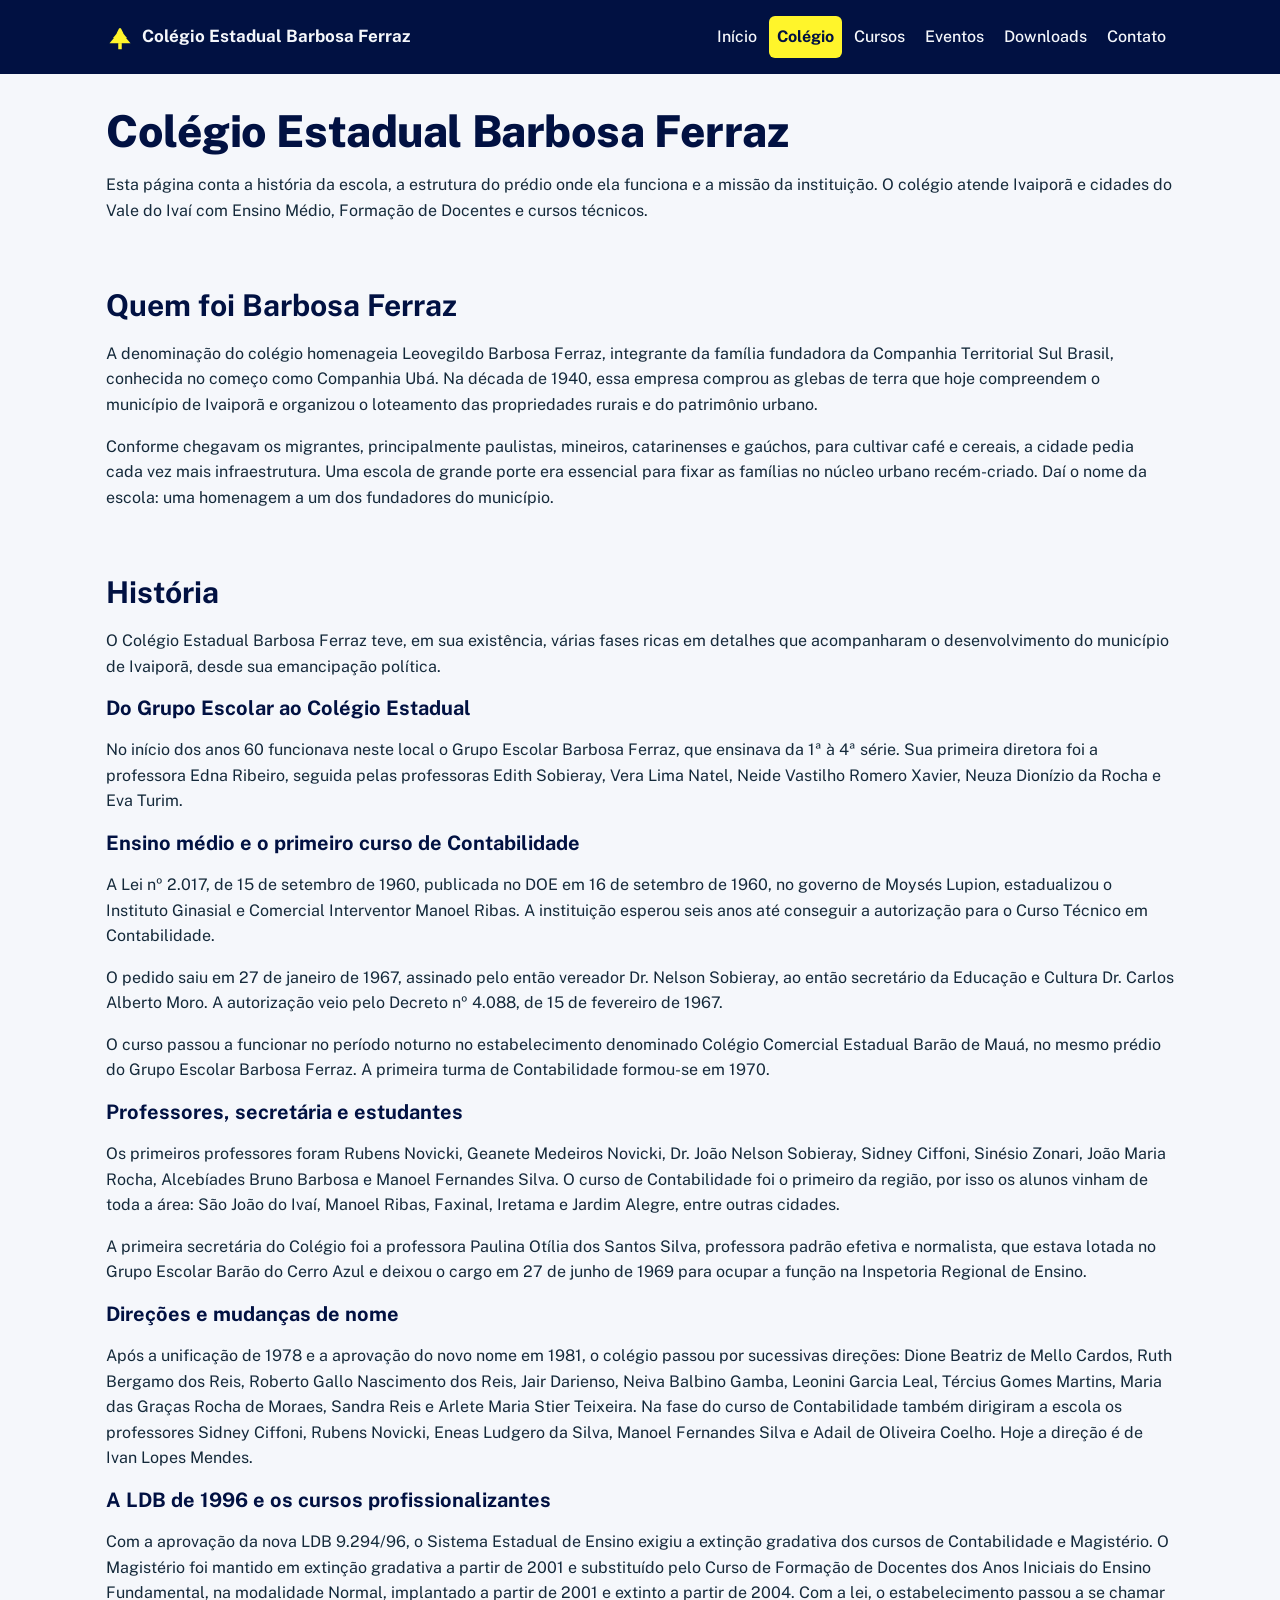
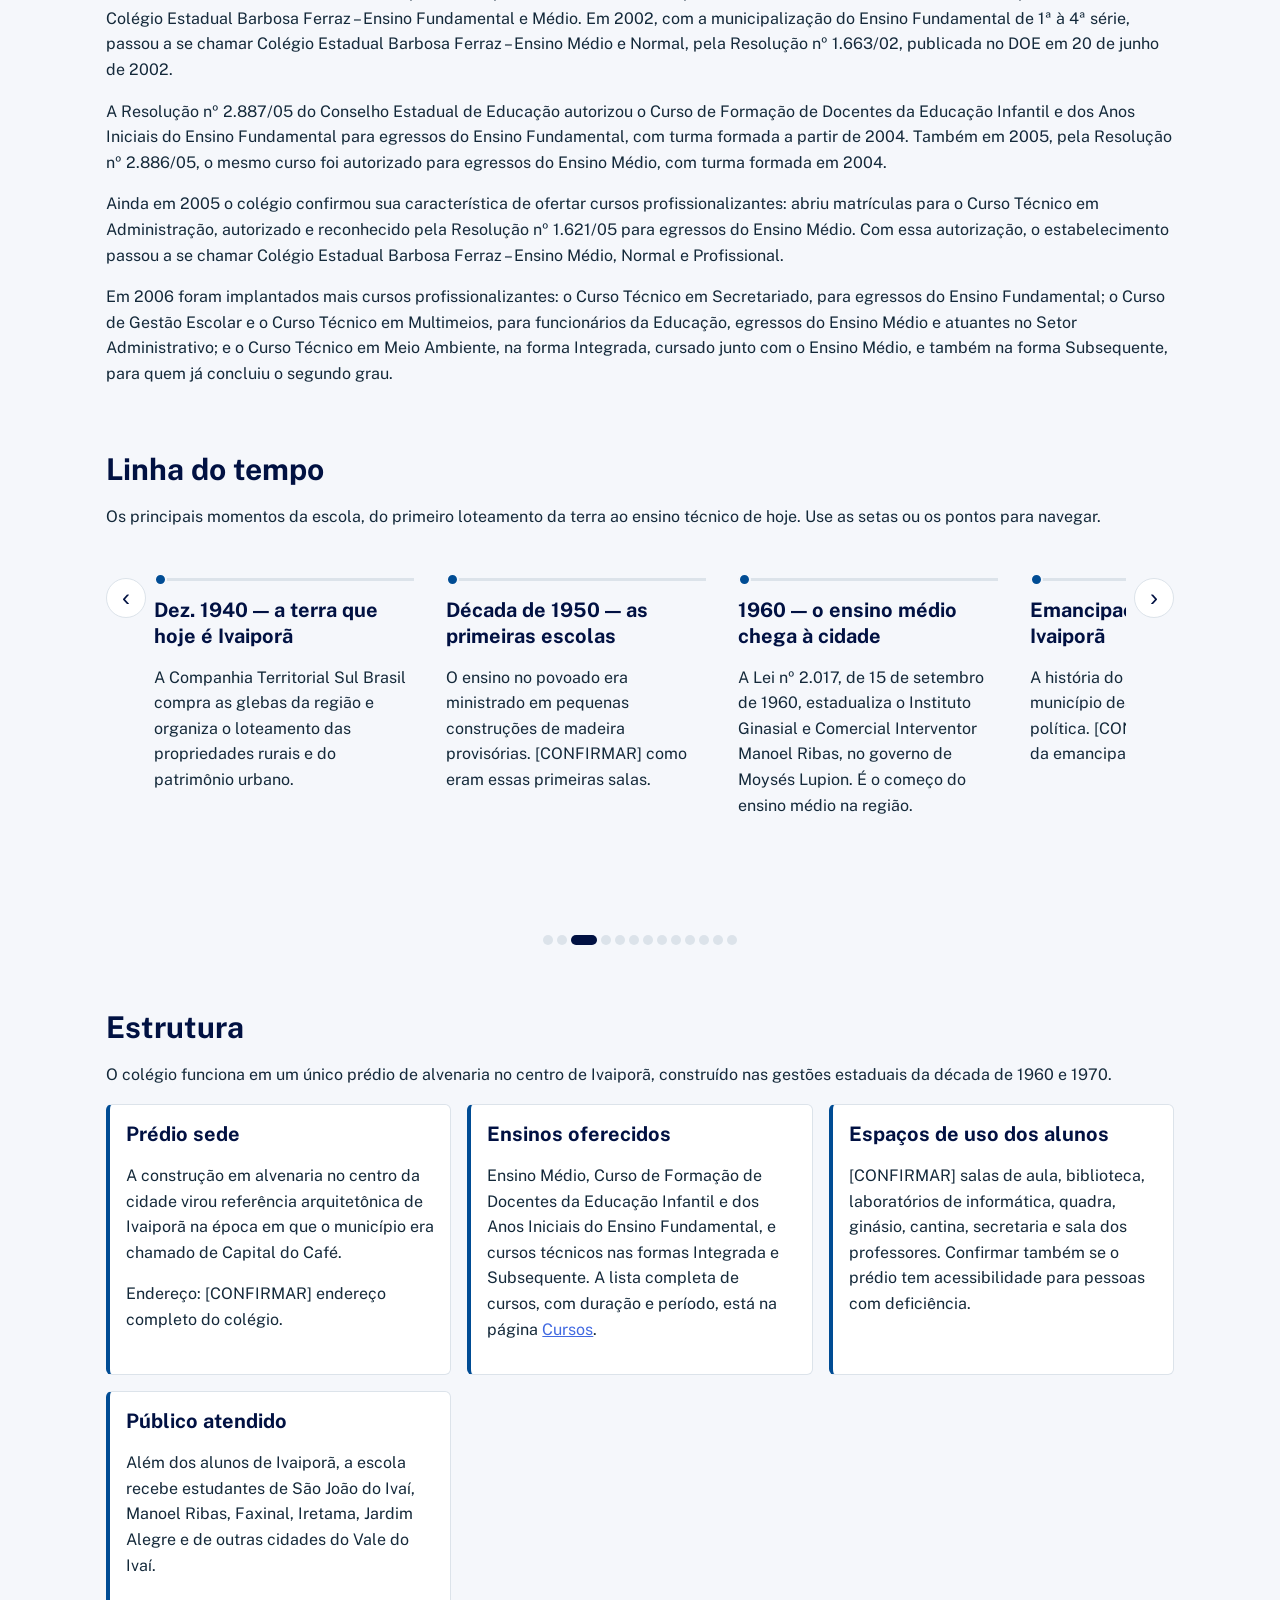
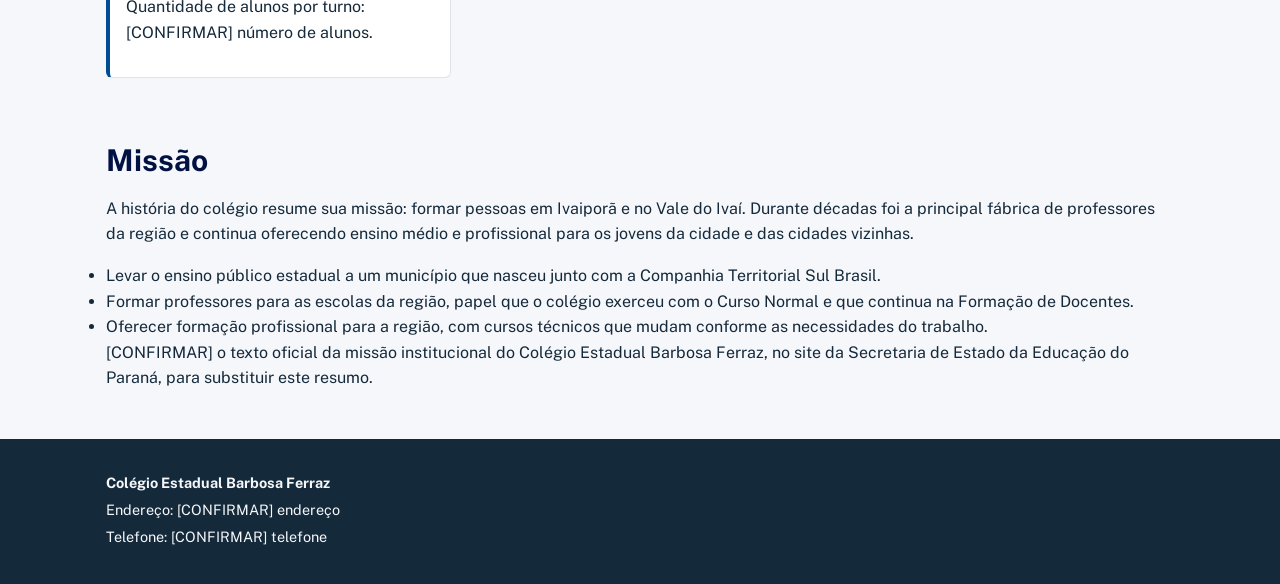
==== paginas/colegio/index.html @ 5b2e5bee "colegio: linha do tempo em carrossel horizontal Transforma a lista da linha do tempo em um carrossel" ====
<!DOCTYPE html>
<html lang="pt-br">
<head>
  <meta charset="UTF-8">
  <meta name="viewport" content="width=device-width, initial-scale=1.0">
  <title>Colégio | Colégio Estadual Barbosa Ferraz</title>
  <!-- Estilo comum a todo o site (equipe Identidade visual) -->
  <link rel="stylesheet" href="../../compartilhado/estilo.css">
  <!-- Estilo só desta página (equipe Colégio) -->
  <link rel="stylesheet" href="pagina.css">
</head>
<body data-pagina="colegio">

  <!-- O menu é montado aqui pelo arquivo compartilhado/componentes.js -->
  <div id="menu"></div>

  <main class="container">

    <!-- Abertura da página: um h1 só, como pede o REGRAS.md -->
    <h1>Colégio Estadual Barbosa Ferraz</h1>
    <p class="colegio-lead">
      Esta página conta a história da escola, a estrutura do prédio onde ela
      funciona e a missão da instituição. O colégio atende Ivaiporã e cidades do
      Vale do Ivaí com Ensino Médio, Formação de Docentes e cursos técnicos.
    </p>

    <!-- Bloco 1: por que o colégio se chama Barbosa Ferraz -->
    <section id="homenagem" class="colegio-secao">
      <h2>Quem foi Barbosa Ferraz</h2>
      <p>
        A denominação do colégio homenageia Leovegildo Barbosa Ferraz, integrante
        da família fundadora da Companhia Territorial Sul Brasil, conhecida no
        começo como Companhia Ubá. Na década de 1940, essa empresa comprou as
        glebas de terra que hoje compreendem o município de Ivaiporã e organizou o
        loteamento das propriedades rurais e do patrimônio urbano.
      </p>
      <p>
        Conforme chegavam os migrantes, principalmente paulistas, mineiros,
        catarinenses e gaúchos, para cultivar café e cereais, a cidade pedia cada
        vez mais infraestrutura. Uma escola de grande porte era essencial para fixar
        as famílias no núcleo urbano recém-criado. Daí o nome da escola: uma
        homenagem a um dos fundadores do município.
      </p>
    </section>

    <!-- Bloco 2: a história da escola, em ordem cronológica -->
    <section id="historia" class="colegio-secao">
      <h2>História</h2>
      <p>
        O Colégio Estadual Barbosa Ferraz teve, em sua existência, várias fases
        ricas em detalhes que acompanharam o desenvolvimento do município de
        Ivaiporã, desde sua emancipação política.
      </p>

      <h3>Do Grupo Escolar ao Colégio Estadual</h3>
      <p>
        No início dos anos 60 funcionava neste local o Grupo Escolar Barbosa
        Ferraz, que ensinava da 1ª à 4ª série. Sua primeira diretora foi a
        professora Edna Ribeiro, seguida pelas professoras Edith Sobieray, Vera
        Lima Natel, Neide Vastilho Romero Xavier, Neuza Dionízio da Rocha e Eva
        Turim.
      </p>

      <h3>Ensino médio e o primeiro curso de Contabilidade</h3>
      <p>
        A Lei nº 2.017, de 15 de setembro de 1960, publicada no DOE em 16 de
        setembro de 1960, no governo de Moysés Lupion, estadualizou o Instituto
        Ginasial e Comercial Interventor Manoel Ribas. A instituição esperou seis
        anos até conseguir a autorização para o Curso Técnico em Contabilidade.
      </p>
      <p>
        O pedido saiu em 27 de janeiro de 1967, assinado pelo então vereador Dr.
        Nelson Sobieray, ao então secretário da Educação e Cultura Dr. Carlos
        Alberto Moro. A autorização veio pelo Decreto nº 4.088, de 15 de fevereiro
        de 1967.
      </p>
      <p>
        O curso passou a funcionar no período noturno no estabelecimento
        denominado Colégio Comercial Estadual Barão de Mauá, no mesmo prédio do
        Grupo Escolar Barbosa Ferraz. A primeira turma de Contabilidade formou-se
        em 1970.
      </p>

      <h3>Professores, secretária e estudantes</h3>
      <p>
        Os primeiros professores foram Rubens Novicki, Geanete Medeiros Novicki,
        Dr. João Nelson Sobieray, Sidney Ciffoni, Sinésio Zonari, João Maria Rocha,
        Alcebíades Bruno Barbosa e Manoel Fernandes Silva. O curso de Contabilidade
        foi o primeiro da região, por isso os alunos vinham de toda a área:
        São João do Ivaí, Manoel Ribas, Faxinal, Iretama e Jardim Alegre, entre
        outras cidades.
      </p>
      <p>
        A primeira secretária do Colégio foi a professora Paulina Otília dos Santos
        Silva, professora padrão efetiva e normalista, que estava lotada no Grupo
        Escolar Barão do Cerro Azul e deixou o cargo em 27 de junho de 1969 para
        ocupar a função na Inspetoria Regional de Ensino.
      </p>

      <h3>Direções e mudanças de nome</h3>
      <p>
        Após a unificação de 1978 e a aprovação do novo nome em 1981, o colégio
        passou por sucessivas direções: Dione Beatriz de Mello Cardos, Ruth
        Bergamo dos Reis, Roberto Gallo Nascimento dos Reis, Jair Darienso, Neiva
        Balbino Gamba, Leonini Garcia Leal, Tércius Gomes Martins, Maria das Graças
        Rocha de Moraes, Sandra Reis e Arlete Maria Stier Teixeira. Na fase do
        curso de Contabilidade também dirigiram a escola os professores Sidney
        Ciffoni, Rubens Novicki, Eneas Ludgero da Silva, Manoel Fernandes Silva e
        Adail de Oliveira Coelho. Hoje a direção é de Ivan Lopes Mendes.
      </p>

      <h3>A LDB de 1996 e os cursos profissionalizantes</h3>
      <p>
        Com a aprovação da nova LDB 9.294/96, o Sistema Estadual de Ensino exigiu a
        extinção gradativa dos cursos de Contabilidade e Magistério. O Magistério
        foi mantido em extinção gradativa a partir de 2001 e substituído pelo
        Curso de Formação de Docentes dos Anos Iniciais do Ensino Fundamental, na
        modalidade Normal, implantado a partir de 2001 e extinto a partir de 2004.
        Com a lei, o estabelecimento passou a se chamar Colégio Estadual Barbosa
        Ferraz – Ensino Fundamental e Médio. Em 2002, com a municipalização do
        Ensino Fundamental de 1ª à 4ª série, passou a se chamar Colégio Estadual
        Barbosa Ferraz – Ensino Médio e Normal, pela Resolução nº 1.663/02,
        publicada no DOE em 20 de junho de 2002.
      </p>
      <p>
        A Resolução nº 2.887/05 do Conselho Estadual de Educação autorizou o Curso
        de Formação de Docentes da Educação Infantil e dos Anos Iniciais do Ensino
        Fundamental para egressos do Ensino Fundamental, com turma formada a
        partir de 2004. Também em 2005, pela Resolução nº 2.886/05, o mesmo curso
        foi autorizado para egressos do Ensino Médio, com turma formada em 2004.
      </p>
      <p>
        Ainda em 2005 o colégio confirmou sua característica de ofertar cursos
        profissionalizantes: abriu matrículas para o Curso Técnico em
        Administração, autorizado e reconhecido pela Resolução nº 1.621/05 para
        egressos do Ensino Médio. Com essa autorização, o estabelecimento passou a
        se chamar Colégio Estadual Barbosa Ferraz – Ensino Médio, Normal e
        Profissional.
      </p>
      <p>
        Em 2006 foram implantados mais cursos profissionalizantes: o Curso Técnico
        em Secretariado, para egressos do Ensino Fundamental; o Curso de Gestão
        Escolar e o Curso Técnico em Multimeios, para funcionários da Educação,
        egressos do Ensino Médio e atuantes no Setor Administrativo; e o Curso
        Técnico em Meio Ambiente, na forma Integrada, cursado junto com o Ensino
        Médio, e também na forma Subsequente, para quem já concluiu o segundo grau.
      </p>
    </section>

    <!-- Bloco 3: linha do tempo, para o aluno bater o olho nas datas -->
    <section id="linha-do-tempo" class="colegio-secao">
      <h2>Linha do tempo</h2>
      <p>
        Os principais momentos da escola, do primeiro loteamento da terra ao
        ensino técnico de hoje. Use as setas ou os pontos para navegar.
      </p>

      <div class="colegio-tempo-carrossel">
        <button type="button" class="colegio-tempo-seta colegio-tempo-seta-anterior" aria-label="Ver momento anterior">‹</button>

        <ol class="colegio-tempo" id="colegio-tempo-lista">

        <li class="colegio-tempo-item">
          <h3>Dez. 1940 — a terra que hoje é Ivaiporã</h3>
          <p>
            A Companhia Territorial Sul Brasil compra as glebas da região e
            organiza o loteamento das propriedades rurais e do patrimônio urbano.
          </p>
        </li>

        <li class="colegio-tempo-item">
          <h3>Década de 1950 — as primeiras escolas</h3>
          <p>
            O ensino no povoado era ministrado em pequenas construções de madeira
            provisórias. [CONFIRMAR] como eram essas primeiras salas.
          </p>
        </li>

        <li class="colegio-tempo-item">
          <h3>1960 — o ensino médio chega à cidade</h3>
          <p>
            A Lei nº 2.017, de 15 de setembro de 1960, estadualiza o Instituto
            Ginasial e Comercial Interventor Manoel Ribas, no governo de Moysés
            Lupion. É o começo do ensino médio na região.
          </p>
        </li>

        <li class="colegio-tempo-item">
          <h3>Emancipação política de Ivaiporã</h3>
          <p>
            A história do colégio acompanha o município desde sua emancipação
            política. [CONFIRMAR] ano exato da emancipação de Ivaiporã.
          </p>
        </li>

        <li class="colegio-tempo-item">
          <h3>Década de 1960 e 1970 — o prédio sede</h3>
          <p>
            Nas gestões estaduais da época é projetada a estrutura em alvenaria no
            centro da cidade. O prédio vira marco arquitetônico e símbolo do
            progresso da então Capital do Café da região.
          </p>
        </li>

        <li class="colegio-tempo-item">
          <h3>1967 — o Técnico em Contabilidade</h3>
          <p>
            O Decreto nº 4.088, de 15 de fevereiro de 1967, autoriza o curso
            Técnico em Contabilidade no período noturno, no Colégio Comercial
            Estadual Barão de Mauá, instalado no prédio do Grupo Escolar Barbosa
            Ferraz.
          </p>
        </li>

        <li class="colegio-tempo-item">
          <h3>Década de 1970 — o curso normal</h3>
          <p>
            Faltavam professores para as dezenas de escolas rurais do Vale do
            Ivaí. O colégio implanta o Curso Normal de Habilitação ao Magistério e
            vira a principal fábrica de professores do centro do Paraná.
            [CONFIRMAR] ano exato da implantação do Curso Normal.
          </p>
        </li>

        <li class="colegio-tempo-item">
          <h3>1970 — a primeira turma</h3>
          <p>
            Forma-se a primeira turma do Curso Técnico em Contabilidade, com alunos
            vindos de São João do Ivaí, Manoel Ribas, Faxinal, Iretama e Jardim
            Alegre.
          </p>
        </li>

        <li class="colegio-tempo-item">
          <h3>1978 e 1981 — unificação e novo nome</h3>
          <p>
            Com a unificação de 1978 e a aprovação do novo nome em 1981, nasce o
            Colégio Estadual Barbosa Ferraz.
          </p>
        </li>

        <li class="colegio-tempo-item">
          <h3>1996 — a nova LDB</h3>
          <p>
            A LDB 9.294/96 determina a extinção gradativa dos cursos de Contabilidade
            e Magistério e a entrada da Formação de Docentes, na modalidade Normal.
          </p>
        </li>

        <li class="colegio-tempo-item">
          <h3>2002 — municipalização do Ensino Fundamental</h3>
          <p>
            Com a municipalização da 1ª à 4ª série, a Resolução nº 1.663/02 altera
            o nome para Colégio Estadual Barbosa Ferraz – Ensino Médio e Normal.
          </p>
        </li>

        <li class="colegio-tempo-item">
          <h3>2005 — Administração e Formação de Docentes</h3>
          <p>
            As Resoluções nº 2.886/05 e nº 2.887/05 autorizam o Curso de Formação
            de Docentes da Educação Infantil e dos Anos Iniciais do Ensino
            Fundamental, e a Resolução nº 1.621/05 autoriza o Curso Técnico em
            Administração.
          </p>
        </li>

        <li class="colegio-tempo-item">
          <h3>2006 — novos cursos profissionalizantes</h3>
          <p>
            São implantados os cursos de Secretariado, Gestão Escolar, Multimeios e
            Meio Ambiente, este último nas formas Integrada e Subsequente.
          </p>
        </li>
        </ol>

        <button type="button" class="colegio-tempo-seta colegio-tempo-seta-proxima" aria-label="Ver próximo momento">›</button>
      </div>

      <!-- Pontos de navegação: criados pelo JavaScript, um para cada momento -->
      <div class="colegio-tempo-pontos" id="colegio-tempo-pontos"></div>
    </section>

    <!-- Bloco 4: como o colégio é hoje (cartões com as dependências) -->
    <section id="estrutura" class="colegio-secao">
      <h2>Estrutura</h2>
      <p>
        O colégio funciona em um único prédio de alvenaria no centro de Ivaiporã,
        construído nas gestões estaduais da década de 1960 e 1970.
      </p>
      <div class="grade">

        <article class="card colegio-cartao">
          <h3>Prédio sede</h3>
          <p>
            A construção em alvenaria no centro da cidade virou referência
            arquitetônica de Ivaiporã na época em que o município era chamado de
            Capital do Café.
          </p>
          <p>Endereço: [CONFIRMAR] endereço completo do colégio.</p>
        </article>

        <article class="card colegio-cartao">
          <h3>Ensinos oferecidos</h3>
          <p>
            Ensino Médio, Curso de Formação de Docentes da Educação Infantil e dos
            Anos Iniciais do Ensino Fundamental, e cursos técnicos nas formas
            Integrada e Subsequente. A lista completa de cursos, com duração e
            período, está na página <a href="../cursos/index.html">Cursos</a>.
          </p>
        </article>

        <article class="card colegio-cartao">
          <h3>Espaços de uso dos alunos</h3>
          <p>
            [CONFIRMAR] salas de aula, biblioteca, laboratórios de informática,
            quadra, ginásio, cantina, secretaria e sala dos professores. Confirmar
            também se o prédio tem acessibilidade para pessoas com deficiência.
          </p>
        </article>

        <article class="card colegio-cartao">
          <h3>Público atendido</h3>
          <p>
            Além dos alunos de Ivaiporã, a escola recebe estudantes de São João do
            Ivaí, Manoel Ribas, Faxinal, Iretama, Jardim Alegre e de outras cidades
            do Vale do Ivaí.
          </p>
          <p>Quantidade de alunos por turno: [CONFIRMAR] número de alunos.</p>
        </article>
      </div>
    </section>

    <!-- Bloco 5: a missão da escola -->
    <section id="missao" class="colegio-secao">
      <h2>Missão</h2>
      <p>
        A história do colégio resume sua missão: formar pessoas em Ivaiporã e no Vale
        do Ivaí. Durante décadas foi a principal fábrica de professores da região e
        continua oferecendo ensino médio e profissional para os jovens da cidade e
        das cidades vizinhas.
      </p>
      <ul class="colegio-missao-lista">
        <li>
          Levar o ensino público estadual a um município que nasceu junto com a
          Companhia Territorial Sul Brasil.
        </li>
        <li>
          Formar professores para as escolas da região, papel que o colégio exerceu
          com o Curso Normal e que continua na Formação de Docentes.
        </li>
        <li>
          Oferecer formação profissional para a região, com cursos técnicos que
          mudam conforme as necessidades do trabalho.
        </li>
      </ul>
      <p>
        [CONFIRMAR] o texto oficial da missão institucional do Colégio Estadual
        Barbosa Ferraz, no site da Secretaria de Estado da Educação do Paraná, para
        substituir este resumo.
      </p>
    </section>

  </main>

  <!-- O rodapé é montado aqui pelo arquivo compartilhado/componentes.js -->
  <div id="rodape"></div>

  <!-- Primeiro os componentes comuns (menu e rodapé), depois o script da página -->
  <script src="../../compartilhado/componentes.js"></script>
  <script src="pagina.js"></script>
</body>
</html>
---- compartilhado/estilo.css ----
/*
  ESTILO COMPARTILHADO - Colégio Estadual Barbosa Ferraz

  Identidade visual definida pela equipe Identidade visual.
  Paleta oficial do colégio: azul-marinho como cor institucional, azul vivo
  para links e amarelo como destaque de ação (nunca como cor de texto sobre
  fundo claro, porque não tem contraste suficiente para ser lido). Uma única
  família tipográfica (Public Sans, desenhada para serviços públicos
  digitais) é usada em todo o site, variando peso e tamanho.

  Somente a equipe Identidade visual edita este arquivo.
  As outras equipes usam as variáveis daqui, por exemplo: var(--cor-primaria).
  Precisa de algo novo? Abra uma Issue "[Equipe] Pedido: ...".
*/

/* Fonte única do site, carregada só uma vez aqui (equipe Identidade visual) */
@import url("https://fonts.googleapis.com/css2?family=Public+Sans:wght@400;500;600;700;800&display=swap");

/* ========== 1. VARIÁVEIS (cores, fontes, espaços) ========== */
:root {
  /* Cores: azul-marinho como cor institucional, amarelo só como destaque */
  --cor-primaria: #011142;       /* azul-marinho escuro (cabeçalho, títulos, botão) */
  --cor-secundaria: #004c94;     /* azul médio (hover, acento dos cards) */
  --cor-link: #4169e1;           /* azul vivo (links dentro do texto) */
  --cor-destaque: #fff52b;       /* amarelo (ação, link ativo, ícone - nunca texto em fundo claro) */
  --cor-fundo: #f5f7fb;          /* fundo claro, levemente azulado */
  --cor-superficie: #ffffff;     /* fundo de cards e caixas */
  --cor-texto: #14293a;          /* texto principal, fundo do rodapé */
  --cor-texto-suave: #4f6378;    /* textos secundários */
  --cor-borda: #dce3ea;          /* linhas e bordas */

  /* Fonte única do site: muda o peso, não a família, entre título e texto */
  --fonte-titulo: "Public Sans", "Segoe UI", Roboto, Arial, sans-serif;
  --fonte-texto: "Public Sans", system-ui, -apple-system, "Segoe UI", Roboto, Arial, sans-serif;

  /* Espaçamentos, do menor para o maior */
  --espaco-xs: 4px;
  --espaco-sm: 8px;
  --espaco-md: 16px;
  --espaco-lg: 32px;
  --espaco-xl: 64px;

  /* Outros */
  --raio: 6px;                                        /* arredondamento dos cantos, discreto */
  --sombra: 0 4px 16px rgba(1, 17, 66, 0.14);          /* sombra leve, na cor da marca */
  --largura-max: 1100px;                               /* largura máxima do conteúdo */
}

/* ========== 2. RESET SIMPLES ========== */
/* Faz a largura incluir borda e preenchimento em todos os elementos */
*,
*::before,
*::after {
  box-sizing: border-box;
}

/* Tira as margens padrão do navegador */
* {
  margin: 0;
  padding: 0;
}

/* Imagens nunca passam da largura da tela */
img {
  max-width: 100%;
  height: auto;
  display: block;
}

/* Foco visível e consistente em qualquer elemento navegável pelo teclado */
:focus-visible {
  outline: 3px solid var(--cor-destaque);
  outline-offset: 2px;
}

/* ========== 3. BASE DA PÁGINA ========== */
body {
  font-family: var(--fonte-texto);
  font-size: 1rem;
  line-height: 1.6;
  color: var(--cor-texto);
  background-color: var(--cor-fundo);
  min-height: 100vh;
  display: flex;
  flex-direction: column;
}

/* O conteúdo principal ocupa o espaço que sobrar (rodapé fica embaixo) */
main {
  flex: 1;
  padding-top: var(--espaco-lg);
  padding-bottom: var(--espaco-lg);
}

/* Título principal da página: maior peso e tamanho, cresce com a tela */
h1 {
  font-family: var(--fonte-titulo);
  font-weight: 800;
  font-size: clamp(1.75rem, 1.2rem + 2.2vw, 2.75rem);
  letter-spacing: -0.01em;
  color: var(--cor-primaria);
  line-height: 1.15;
  margin-bottom: var(--espaco-md);
}

h2 {
  font-family: var(--fonte-titulo);
  font-weight: 700;
  font-size: clamp(1.375rem, 1.1rem + 1.1vw, 1.875rem);
  color: var(--cor-primaria);
  line-height: 1.25;
  margin-bottom: var(--espaco-md);
}

h3 {
  font-family: var(--fonte-titulo);
  font-weight: 700;
  font-size: 1.25rem;
  color: var(--cor-primaria);
  line-height: 1.3;
  margin-bottom: var(--espaco-md);
}

p {
  margin-bottom: var(--espaco-md);
}

a {
  color: var(--cor-link);
}

/* ========== 4. CLASSES REUTILIZÁVEIS ========== */

/* Centraliza o conteúdo e limita a largura */
.container {
  width: 100%;
  max-width: var(--largura-max);
  margin-left: auto;
  margin-right: auto;
  padding-left: var(--espaco-md);
  padding-right: var(--espaco-md);
}

/* Botão principal */
.botao {
  display: inline-block;
  padding: var(--espaco-sm) var(--espaco-md);
  border: 2px solid var(--cor-primaria);
  border-radius: var(--raio);
  background-color: var(--cor-primaria);
  color: var(--cor-fundo);
  font-family: var(--fonte-texto);
  font-weight: 600;
  font-size: 1rem;
  text-decoration: none;
  cursor: pointer;
}

.botao:hover,
.botao:focus-visible {
  background-color: var(--cor-secundaria);
  border-color: var(--cor-secundaria);
}

/* Botão secundário: só com contorno */
.botao-secundario {
  background-color: transparent;
  color: var(--cor-primaria);
}

.botao-secundario:hover,
.botao-secundario:focus-visible {
  color: var(--cor-fundo);
}

/* Caixa para destacar conteúdo (cursos, eventos, avisos...) */
/* O acento na borda esquerda identifica o bloco, em vez de uma sombra igual em tudo */
.card {
  background-color: var(--cor-superficie);
  border: 1px solid var(--cor-borda);
  border-left: 4px solid var(--cor-secundaria);
  border-radius: var(--raio);
  padding: var(--espaco-md);
}

/* Grade que se ajusta sozinha: cada coluna tem no mínimo 260px */
.grade {
  display: grid;
  grid-template-columns: repeat(auto-fit, minmax(260px, 1fr));
  gap: var(--espaco-md);
}

/* ========== 5. CABEÇALHO E MENU ========== */
.cabecalho {
  background-color: var(--cor-primaria);
  color: var(--cor-fundo);
}

/* Linha com o nome do colégio e o botão de menu */
.cabecalho-conteudo {
  display: flex;
  flex-wrap: wrap;
  align-items: center;
  justify-content: space-between;
  gap: var(--espaco-sm);
  padding-top: var(--espaco-md);
  padding-bottom: var(--espaco-md);
}

/* Nome do colégio junto da marca (ícone de araucária, veja componentes.js) */
.cabecalho-logo {
  display: flex;
  align-items: center;
  gap: var(--espaco-sm);
  color: var(--cor-fundo);
  font-family: var(--fonte-titulo);
  font-weight: 700;
  font-size: 1.0625rem;
  text-decoration: none;
}

/* Ícone da araucária, desenhado em componentes.js, pinta com a cor atual do texto */
.cabecalho-marca {
  width: 28px;
  height: 28px;
  flex-shrink: 0;
  color: var(--cor-destaque);
}

/* Botão "Menu": aparece só no celular */
.menu-botao {
  padding: var(--espaco-xs) var(--espaco-md);
  border: 1px solid var(--cor-fundo);
  border-radius: var(--raio);
  background-color: transparent;
  color: var(--cor-fundo);
  font-family: var(--fonte-texto);
  font-weight: 600;
  font-size: 1rem;
  cursor: pointer;
}

/* Navegação ocupa a linha inteira no celular */
.menu-nav {
  width: 100%;
}

/* Lista de links: escondida no celular até clicar em "Menu" */
.menu-lista {
  display: none;
  list-style: none;
  flex-direction: column;
  gap: var(--espaco-xs);
}

/* Quando o botão é clicado, o JavaScript coloca a classe .aberto */
.menu-lista.aberto {
  display: flex;
}

.menu-lista a {
  display: block;
  padding: var(--espaco-sm);
  border-radius: var(--raio);
  color: var(--cor-fundo);
  font-weight: 500;
  text-decoration: none;
}

.menu-lista a:hover,
.menu-lista a:focus-visible {
  text-decoration: underline;
}

/* Link da página atual */
.menu-lista a.ativo {
  background-color: var(--cor-destaque);
  color: var(--cor-primaria);
  font-weight: 700;
}

/* Telas a partir de 768px: menu sempre visível e botão escondido */
@media (min-width: 768px) {
  .menu-botao {
    display: none;
  }

  .menu-nav {
    width: auto;
  }

  .menu-lista {
    display: flex;
    flex-direction: row;
  }
}

/* ========== 6. RODAPÉ ========== */
.rodape {
  background-color: var(--cor-texto);
  color: var(--cor-fundo);
  padding-top: var(--espaco-lg);
  padding-bottom: var(--espaco-lg);
  font-size: 0.9rem;
}

.rodape p {
  margin-bottom: var(--espaco-xs);
}

.rodape-nome {
  font-family: var(--fonte-titulo);
  font-weight: 700;
}
---- paginas/colegio/pagina.css ----
/*
  Estilo da página Colégio
  Equipe: Colégio
  Somente a equipe Colégio edita este arquivo.
  Use apenas as variáveis de compartilhado/estilo.css (nada de cor em hexadecimal).
  Classes desta página começam com "colegio-" (ex.: .colegio-titulo).
*/

/* Respiro entre os blocos da página (ex.: entre os cards de Estrutura e a Missão) */
.colegio-secao {
  margin-top: var(--espaco-xl);
}

/* ========== Linha do tempo: carrossel horizontal ========== */

/* Linha com a seta esquerda, a lista e a seta direita */
.colegio-tempo-carrossel {
  display: flex;
  align-items: flex-start;
  gap: var(--espaco-sm);
}

/* Botão redondo das setas */
.colegio-tempo-seta {
  flex-shrink: 0;
  width: 40px;
  height: 40px;
  margin-top: var(--espaco-lg);
  border: 1px solid var(--cor-borda);
  border-radius: 50%;
  background-color: var(--cor-superficie);
  color: var(--cor-primaria);
  font-size: 1.5rem;
  line-height: 1;
  cursor: pointer;
}

.colegio-tempo-seta:hover,
.colegio-tempo-seta:focus-visible {
  background-color: var(--cor-secundaria);
  color: var(--cor-fundo);
}

/* Seta desativada quando já está no primeiro ou no último momento */
.colegio-tempo-seta:disabled {
  opacity: 0.35;
  cursor: default;
  background-color: var(--cor-superficie);
  color: var(--cor-primaria);
}

/* A lista rola na horizontal; cada item "encaixa" ao parar de rolar */
.colegio-tempo {
  display: flex;
  gap: var(--espaco-lg);
  overflow-x: auto;
  scroll-snap-type: x mandatory;
  list-style: none;
  padding-top: var(--espaco-lg);
  padding-bottom: var(--espaco-sm);
  scrollbar-width: thin;
}

/* Cada momento tem largura fixa e fica "pendurado" numa linha com um ponto */
.colegio-tempo-item {
  flex: 0 0 260px;
  scroll-snap-align: start;
  position: relative;
  padding-top: var(--espaco-md);
  border-top: 3px solid var(--cor-borda);
}

/* O ponto que marca o momento em cima da linha horizontal */
.colegio-tempo-item::before {
  content: "";
  position: absolute;
  top: -8px;
  left: 0;
  width: 13px;
  height: 13px;
  border-radius: 50%;
  background-color: var(--cor-secundaria);
  border: 2px solid var(--cor-fundo);
}

/* Pontos de navegação embaixo do carrossel */
.colegio-tempo-pontos {
  display: flex;
  justify-content: center;
  flex-wrap: wrap;
  gap: var(--espaco-xs);
  margin-top: var(--espaco-md);
}

/* Cada ponto é criado pelo JavaScript (veja pagina.js) */
.colegio-tempo-ponto {
  width: 10px;
  height: 10px;
  padding: 0;
  border: none;
  border-radius: 999px;
  background-color: var(--cor-borda);
  cursor: pointer;
}

.colegio-tempo-ponto:hover,
.colegio-tempo-ponto:focus-visible {
  background-color: var(--cor-secundaria);
}

/* O ponto do momento atual fica mais comprido, como uma pílula */
.colegio-tempo-ponto.ativo {
  width: 26px;
  background-color: var(--cor-primaria);
}
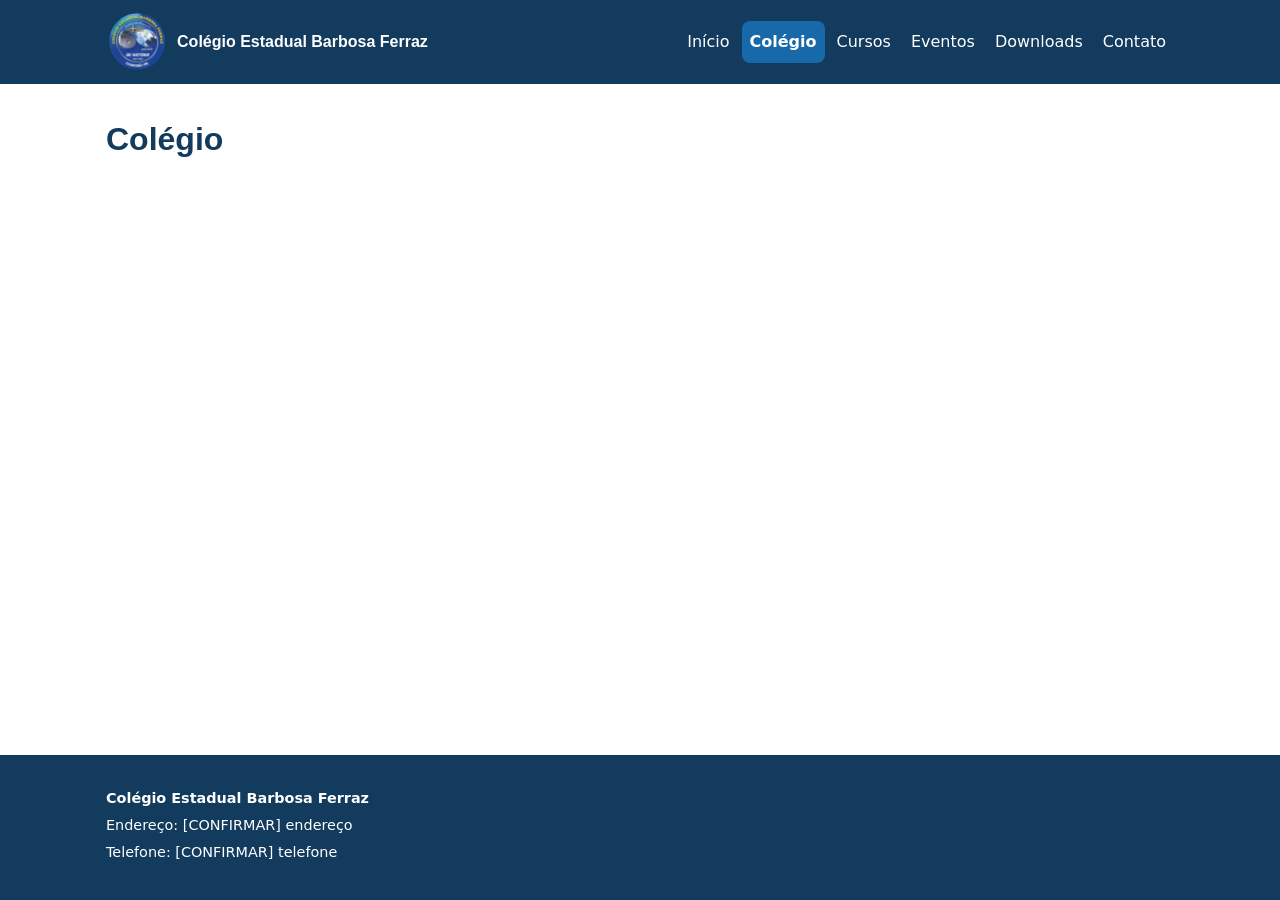
==== commit 1e948e39: "feat: alterações nas REGRAS.md e desenvolvimento da pagina inicial Alterando para que css e js `main" ====
--- a/paginas/colegio/index.html
+++ b/paginas/colegio/index.html
@@ -4,370 +4,26 @@
   <meta charset="UTF-8">
   <meta name="viewport" content="width=device-width, initial-scale=1.0">
   <title>Colégio | Colégio Estadual Barbosa Ferraz</title>
-  <!-- Estilo comum a todo o site (equipe Identidade visual) -->
-  <link rel="stylesheet" href="../../compartilhado/estilo.css">
+  <!-- Estilo compartilhado por todas as páginas -->
+  <link rel="stylesheet" href="../../main.css">
   <!-- Estilo só desta página (equipe Colégio) -->
   <link rel="stylesheet" href="pagina.css">
 </head>
 <body data-pagina="colegio">
 
-  <!-- O menu é montado aqui pelo arquivo compartilhado/componentes.js -->
+  <!-- O menu é montado pelo arquivo principal main.js -->
   <div id="menu"></div>
 
   <main class="container">
-
-    <!-- Abertura da página: um h1 só, como pede o REGRAS.md -->
-    <h1>Colégio Estadual Barbosa Ferraz</h1>
-    <p class="colegio-lead">
-      Esta página conta a história da escola, a estrutura do prédio onde ela
-      funciona e a missão da instituição. O colégio atende Ivaiporã e cidades do
-      Vale do Ivaí com Ensino Médio, Formação de Docentes e cursos técnicos.
-    </p>
-
-    <!-- Bloco 1: por que o colégio se chama Barbosa Ferraz -->
-    <section id="homenagem" class="colegio-secao">
-      <h2>Quem foi Barbosa Ferraz</h2>
-      <p>
-        A denominação do colégio homenageia Leovegildo Barbosa Ferraz, integrante
-        da família fundadora da Companhia Territorial Sul Brasil, conhecida no
-        começo como Companhia Ubá. Na década de 1940, essa empresa comprou as
-        glebas de terra que hoje compreendem o município de Ivaiporã e organizou o
-        loteamento das propriedades rurais e do patrimônio urbano.
-      </p>
-      <p>
-        Conforme chegavam os migrantes, principalmente paulistas, mineiros,
-        catarinenses e gaúchos, para cultivar café e cereais, a cidade pedia cada
-        vez mais infraestrutura. Uma escola de grande porte era essencial para fixar
-        as famílias no núcleo urbano recém-criado. Daí o nome da escola: uma
-        homenagem a um dos fundadores do município.
-      </p>
-    </section>
-
-    <!-- Bloco 2: a história da escola, em ordem cronológica -->
-    <section id="historia" class="colegio-secao">
-      <h2>História</h2>
-      <p>
-        O Colégio Estadual Barbosa Ferraz teve, em sua existência, várias fases
-        ricas em detalhes que acompanharam o desenvolvimento do município de
-        Ivaiporã, desde sua emancipação política.
-      </p>
-
-      <h3>Do Grupo Escolar ao Colégio Estadual</h3>
-      <p>
-        No início dos anos 60 funcionava neste local o Grupo Escolar Barbosa
-        Ferraz, que ensinava da 1ª à 4ª série. Sua primeira diretora foi a
-        professora Edna Ribeiro, seguida pelas professoras Edith Sobieray, Vera
-        Lima Natel, Neide Vastilho Romero Xavier, Neuza Dionízio da Rocha e Eva
-        Turim.
-      </p>
-
-      <h3>Ensino médio e o primeiro curso de Contabilidade</h3>
-      <p>
-        A Lei nº 2.017, de 15 de setembro de 1960, publicada no DOE em 16 de
-        setembro de 1960, no governo de Moysés Lupion, estadualizou o Instituto
-        Ginasial e Comercial Interventor Manoel Ribas. A instituição esperou seis
-        anos até conseguir a autorização para o Curso Técnico em Contabilidade.
-      </p>
-      <p>
-        O pedido saiu em 27 de janeiro de 1967, assinado pelo então vereador Dr.
-        Nelson Sobieray, ao então secretário da Educação e Cultura Dr. Carlos
-        Alberto Moro. A autorização veio pelo Decreto nº 4.088, de 15 de fevereiro
-        de 1967.
-      </p>
-      <p>
-        O curso passou a funcionar no período noturno no estabelecimento
-        denominado Colégio Comercial Estadual Barão de Mauá, no mesmo prédio do
-        Grupo Escolar Barbosa Ferraz. A primeira turma de Contabilidade formou-se
-        em 1970.
-      </p>
-
-      <h3>Professores, secretária e estudantes</h3>
-      <p>
-        Os primeiros professores foram Rubens Novicki, Geanete Medeiros Novicki,
-        Dr. João Nelson Sobieray, Sidney Ciffoni, Sinésio Zonari, João Maria Rocha,
-        Alcebíades Bruno Barbosa e Manoel Fernandes Silva. O curso de Contabilidade
-        foi o primeiro da região, por isso os alunos vinham de toda a área:
-        São João do Ivaí, Manoel Ribas, Faxinal, Iretama e Jardim Alegre, entre
-        outras cidades.
-      </p>
-      <p>
-        A primeira secretária do Colégio foi a professora Paulina Otília dos Santos
-        Silva, professora padrão efetiva e normalista, que estava lotada no Grupo
-        Escolar Barão do Cerro Azul e deixou o cargo em 27 de junho de 1969 para
-        ocupar a função na Inspetoria Regional de Ensino.
-      </p>
-
-      <h3>Direções e mudanças de nome</h3>
-      <p>
-        Após a unificação de 1978 e a aprovação do novo nome em 1981, o colégio
-        passou por sucessivas direções: Dione Beatriz de Mello Cardos, Ruth
-        Bergamo dos Reis, Roberto Gallo Nascimento dos Reis, Jair Darienso, Neiva
-        Balbino Gamba, Leonini Garcia Leal, Tércius Gomes Martins, Maria das Graças
-        Rocha de Moraes, Sandra Reis e Arlete Maria Stier Teixeira. Na fase do
-        curso de Contabilidade também dirigiram a escola os professores Sidney
-        Ciffoni, Rubens Novicki, Eneas Ludgero da Silva, Manoel Fernandes Silva e
-        Adail de Oliveira Coelho. Hoje a direção é de Ivan Lopes Mendes.
-      </p>
-
-      <h3>A LDB de 1996 e os cursos profissionalizantes</h3>
-      <p>
-        Com a aprovação da nova LDB 9.294/96, o Sistema Estadual de Ensino exigiu a
-        extinção gradativa dos cursos de Contabilidade e Magistério. O Magistério
-        foi mantido em extinção gradativa a partir de 2001 e substituído pelo
-        Curso de Formação de Docentes dos Anos Iniciais do Ensino Fundamental, na
-        modalidade Normal, implantado a partir de 2001 e extinto a partir de 2004.
-        Com a lei, o estabelecimento passou a se chamar Colégio Estadual Barbosa
-        Ferraz – Ensino Fundamental e Médio. Em 2002, com a municipalização do
-        Ensino Fundamental de 1ª à 4ª série, passou a se chamar Colégio Estadual
-        Barbosa Ferraz – Ensino Médio e Normal, pela Resolução nº 1.663/02,
-        publicada no DOE em 20 de junho de 2002.
-      </p>
-      <p>
-        A Resolução nº 2.887/05 do Conselho Estadual de Educação autorizou o Curso
-        de Formação de Docentes da Educação Infantil e dos Anos Iniciais do Ensino
-        Fundamental para egressos do Ensino Fundamental, com turma formada a
-        partir de 2004. Também em 2005, pela Resolução nº 2.886/05, o mesmo curso
-        foi autorizado para egressos do Ensino Médio, com turma formada em 2004.
-      </p>
-      <p>
-        Ainda em 2005 o colégio confirmou sua característica de ofertar cursos
-        profissionalizantes: abriu matrículas para o Curso Técnico em
-        Administração, autorizado e reconhecido pela Resolução nº 1.621/05 para
-        egressos do Ensino Médio. Com essa autorização, o estabelecimento passou a
-        se chamar Colégio Estadual Barbosa Ferraz – Ensino Médio, Normal e
-        Profissional.
-      </p>
-      <p>
-        Em 2006 foram implantados mais cursos profissionalizantes: o Curso Técnico
-        em Secretariado, para egressos do Ensino Fundamental; o Curso de Gestão
-        Escolar e o Curso Técnico em Multimeios, para funcionários da Educação,
-        egressos do Ensino Médio e atuantes no Setor Administrativo; e o Curso
-        Técnico em Meio Ambiente, na forma Integrada, cursado junto com o Ensino
-        Médio, e também na forma Subsequente, para quem já concluiu o segundo grau.
-      </p>
-    </section>
-
-    <!-- Bloco 3: linha do tempo, para o aluno bater o olho nas datas -->
-    <section id="linha-do-tempo" class="colegio-secao">
-      <h2>Linha do tempo</h2>
-      <p>
-        Os principais momentos da escola, do primeiro loteamento da terra ao
-        ensino técnico de hoje. Use as setas ou os pontos para navegar.
-      </p>
-
-      <div class="colegio-tempo-carrossel">
-        <button type="button" class="colegio-tempo-seta colegio-tempo-seta-anterior" aria-label="Ver momento anterior">‹</button>
-
-        <ol class="colegio-tempo" id="colegio-tempo-lista">
-
-        <li class="colegio-tempo-item">
-          <h3>Dez. 1940 — a terra que hoje é Ivaiporã</h3>
-          <p>
-            A Companhia Territorial Sul Brasil compra as glebas da região e
-            organiza o loteamento das propriedades rurais e do patrimônio urbano.
-          </p>
-        </li>
-
-        <li class="colegio-tempo-item">
-          <h3>Década de 1950 — as primeiras escolas</h3>
-          <p>
-            O ensino no povoado era ministrado em pequenas construções de madeira
-            provisórias. [CONFIRMAR] como eram essas primeiras salas.
-          </p>
-        </li>
-
-        <li class="colegio-tempo-item">
-          <h3>1960 — o ensino médio chega à cidade</h3>
-          <p>
-            A Lei nº 2.017, de 15 de setembro de 1960, estadualiza o Instituto
-            Ginasial e Comercial Interventor Manoel Ribas, no governo de Moysés
-            Lupion. É o começo do ensino médio na região.
-          </p>
-        </li>
-
-        <li class="colegio-tempo-item">
-          <h3>Emancipação política de Ivaiporã</h3>
-          <p>
-            A história do colégio acompanha o município desde sua emancipação
-            política. [CONFIRMAR] ano exato da emancipação de Ivaiporã.
-          </p>
-        </li>
-
-        <li class="colegio-tempo-item">
-          <h3>Década de 1960 e 1970 — o prédio sede</h3>
-          <p>
-            Nas gestões estaduais da época é projetada a estrutura em alvenaria no
-            centro da cidade. O prédio vira marco arquitetônico e símbolo do
-            progresso da então Capital do Café da região.
-          </p>
-        </li>
-
-        <li class="colegio-tempo-item">
-          <h3>1967 — o Técnico em Contabilidade</h3>
-          <p>
-            O Decreto nº 4.088, de 15 de fevereiro de 1967, autoriza o curso
-            Técnico em Contabilidade no período noturno, no Colégio Comercial
-            Estadual Barão de Mauá, instalado no prédio do Grupo Escolar Barbosa
-            Ferraz.
-          </p>
-        </li>
-
-        <li class="colegio-tempo-item">
-          <h3>Década de 1970 — o curso normal</h3>
-          <p>
-            Faltavam professores para as dezenas de escolas rurais do Vale do
-            Ivaí. O colégio implanta o Curso Normal de Habilitação ao Magistério e
-            vira a principal fábrica de professores do centro do Paraná.
-            [CONFIRMAR] ano exato da implantação do Curso Normal.
-          </p>
-        </li>
-
-        <li class="colegio-tempo-item">
-          <h3>1970 — a primeira turma</h3>
-          <p>
-            Forma-se a primeira turma do Curso Técnico em Contabilidade, com alunos
-            vindos de São João do Ivaí, Manoel Ribas, Faxinal, Iretama e Jardim
-            Alegre.
-          </p>
-        </li>
-
-        <li class="colegio-tempo-item">
-          <h3>1978 e 1981 — unificação e novo nome</h3>
-          <p>
-            Com a unificação de 1978 e a aprovação do novo nome em 1981, nasce o
-            Colégio Estadual Barbosa Ferraz.
-          </p>
-        </li>
-
-        <li class="colegio-tempo-item">
-          <h3>1996 — a nova LDB</h3>
-          <p>
-            A LDB 9.294/96 determina a extinção gradativa dos cursos de Contabilidade
-            e Magistério e a entrada da Formação de Docentes, na modalidade Normal.
-          </p>
-        </li>
-
-        <li class="colegio-tempo-item">
-          <h3>2002 — municipalização do Ensino Fundamental</h3>
-          <p>
-            Com a municipalização da 1ª à 4ª série, a Resolução nº 1.663/02 altera
-            o nome para Colégio Estadual Barbosa Ferraz – Ensino Médio e Normal.
-          </p>
-        </li>
-
-        <li class="colegio-tempo-item">
-          <h3>2005 — Administração e Formação de Docentes</h3>
-          <p>
-            As Resoluções nº 2.886/05 e nº 2.887/05 autorizam o Curso de Formação
-            de Docentes da Educação Infantil e dos Anos Iniciais do Ensino
-            Fundamental, e a Resolução nº 1.621/05 autoriza o Curso Técnico em
-            Administração.
-          </p>
-        </li>
-
-        <li class="colegio-tempo-item">
-          <h3>2006 — novos cursos profissionalizantes</h3>
-          <p>
-            São implantados os cursos de Secretariado, Gestão Escolar, Multimeios e
-            Meio Ambiente, este último nas formas Integrada e Subsequente.
-          </p>
-        </li>
-        </ol>
-
-        <button type="button" class="colegio-tempo-seta colegio-tempo-seta-proxima" aria-label="Ver próximo momento">›</button>
-      </div>
-
-      <!-- Pontos de navegação: criados pelo JavaScript, um para cada momento -->
-      <div class="colegio-tempo-pontos" id="colegio-tempo-pontos"></div>
-    </section>
-
-    <!-- Bloco 4: como o colégio é hoje (cartões com as dependências) -->
-    <section id="estrutura" class="colegio-secao">
-      <h2>Estrutura</h2>
-      <p>
-        O colégio funciona em um único prédio de alvenaria no centro de Ivaiporã,
-        construído nas gestões estaduais da década de 1960 e 1970.
-      </p>
-      <div class="grade">
-
-        <article class="card colegio-cartao">
-          <h3>Prédio sede</h3>
-          <p>
-            A construção em alvenaria no centro da cidade virou referência
-            arquitetônica de Ivaiporã na época em que o município era chamado de
-            Capital do Café.
-          </p>
-          <p>Endereço: [CONFIRMAR] endereço completo do colégio.</p>
-        </article>
-
-        <article class="card colegio-cartao">
-          <h3>Ensinos oferecidos</h3>
-          <p>
-            Ensino Médio, Curso de Formação de Docentes da Educação Infantil e dos
-            Anos Iniciais do Ensino Fundamental, e cursos técnicos nas formas
-            Integrada e Subsequente. A lista completa de cursos, com duração e
-            período, está na página <a href="../cursos/index.html">Cursos</a>.
-          </p>
-        </article>
-
-        <article class="card colegio-cartao">
-          <h3>Espaços de uso dos alunos</h3>
-          <p>
-            [CONFIRMAR] salas de aula, biblioteca, laboratórios de informática,
-            quadra, ginásio, cantina, secretaria e sala dos professores. Confirmar
-            também se o prédio tem acessibilidade para pessoas com deficiência.
-          </p>
-        </article>
-
-        <article class="card colegio-cartao">
-          <h3>Público atendido</h3>
-          <p>
-            Além dos alunos de Ivaiporã, a escola recebe estudantes de São João do
-            Ivaí, Manoel Ribas, Faxinal, Iretama, Jardim Alegre e de outras cidades
-            do Vale do Ivaí.
-          </p>
-          <p>Quantidade de alunos por turno: [CONFIRMAR] número de alunos.</p>
-        </article>
-      </div>
-    </section>
-
-    <!-- Bloco 5: a missão da escola -->
-    <section id="missao" class="colegio-secao">
-      <h2>Missão</h2>
-      <p>
-        A história do colégio resume sua missão: formar pessoas em Ivaiporã e no Vale
-        do Ivaí. Durante décadas foi a principal fábrica de professores da região e
-        continua oferecendo ensino médio e profissional para os jovens da cidade e
-        das cidades vizinhas.
-      </p>
-      <ul class="colegio-missao-lista">
-        <li>
-          Levar o ensino público estadual a um município que nasceu junto com a
-          Companhia Territorial Sul Brasil.
-        </li>
-        <li>
-          Formar professores para as escolas da região, papel que o colégio exerceu
-          com o Curso Normal e que continua na Formação de Docentes.
-        </li>
-        <li>
-          Oferecer formação profissional para a região, com cursos técnicos que
-          mudam conforme as necessidades do trabalho.
-        </li>
-      </ul>
-      <p>
-        [CONFIRMAR] o texto oficial da missão institucional do Colégio Estadual
-        Barbosa Ferraz, no site da Secretaria de Estado da Educação do Paraná, para
-        substituir este resumo.
-      </p>
-    </section>
-
+    <!-- TODO equipe: veja REGRAS.md, seção 12, para a missão desta página -->
+    <h1>Colégio</h1>
   </main>
 
-  <!-- O rodapé é montado aqui pelo arquivo compartilhado/componentes.js -->
+  <!-- O rodapé é montado pelo arquivo principal main.js -->
   <div id="rodape"></div>
 
-  <!-- Primeiro os componentes comuns (menu e rodapé), depois o script da página -->
-  <script src="../../compartilhado/componentes.js"></script>
+  <!-- Primeiro os comportamentos globais, depois o JavaScript desta página -->
+  <script src="../../main.js"></script>
   <script src="pagina.js"></script>
 </body>
-</html>+</html>
--- a/main.css
+++ b/main.css
@@ -0,0 +1,279 @@
+/*
+  Estilos e variáveis compartilhados por todas as páginas.
+  Regras específicas de uma página ficam no arquivo pagina.css dela.
+*/
+
+/* ========== 1. VARIÁVEIS GLOBAIS ========== */
+:root {
+  --cor-primaria: #123B5D;
+  --cor-secundaria: #1769AA;
+  --cor-destaque: #2E86C1;
+  --cor-fundo: #FFFFFF;
+  --cor-fundo-suave: #F2F5F7;
+  --cor-texto: #1E1E1E;
+  --cor-texto-suave: #5A5A5A;
+  --cor-borda: #D9D9D9;
+
+  --fonte-titulo: "Segoe UI", Roboto, "Helvetica Neue", Arial, sans-serif;
+  --fonte-texto: system-ui, -apple-system, "Segoe UI", Roboto, Arial, sans-serif;
+
+  --espaco-xs: 4px;
+  --espaco-sm: 8px;
+  --espaco-md: 16px;
+  --espaco-lg: 32px;
+  --espaco-xl: 64px;
+
+  --raio: 8px;
+  --sombra: 0 2px 8px rgba(0, 0, 0, 0.12);
+  --sombra-card: 0 1px 3px rgba(18, 59, 93, 0.08);
+  --sombra-card-hover: 0 6px 16px rgba(18, 59, 93, 0.12);
+  --largura-max: 1100px;
+}
+
+/* ========== 2. RESET E BASE ========== */
+*,
+*::before,
+*::after {
+  box-sizing: border-box;
+}
+
+* {
+  margin: 0;
+  padding: 0;
+}
+
+img {
+  display: block;
+  max-width: 100%;
+  height: auto;
+}
+
+body {
+  display: flex;
+  flex-direction: column;
+  min-height: 100vh;
+  background-color: var(--cor-fundo);
+  color: var(--cor-texto);
+  font-family: var(--fonte-texto);
+  font-size: 1rem;
+  line-height: 1.6;
+}
+
+main {
+  flex: 1;
+  padding-top: var(--espaco-lg);
+  padding-bottom: var(--espaco-lg);
+}
+
+h1,
+h2,
+h3 {
+  margin-bottom: var(--espaco-md);
+  color: var(--cor-primaria);
+  font-family: var(--fonte-titulo);
+  line-height: 1.25;
+}
+
+p {
+  margin-bottom: var(--espaco-md);
+}
+
+a {
+  color: var(--cor-secundaria);
+}
+
+a:focus-visible,
+button:focus-visible {
+  outline: 3px solid var(--cor-destaque);
+  outline-offset: 2px;
+}
+
+/* ========== 3. COMPONENTES REUTILIZÁVEIS ========== */
+.container {
+  width: 100%;
+  max-width: var(--largura-max);
+  margin-right: auto;
+  margin-left: auto;
+  padding-right: var(--espaco-md);
+  padding-left: var(--espaco-md);
+}
+
+.botao {
+  display: inline-block;
+  padding: var(--espaco-sm) var(--espaco-md);
+  border: 2px solid var(--cor-secundaria);
+  border-radius: var(--raio);
+  background-color: var(--cor-secundaria);
+  color: var(--cor-fundo);
+  font-family: var(--fonte-texto);
+  font-size: 1rem;
+  text-decoration: none;
+  cursor: pointer;
+}
+
+.botao:hover,
+.botao:focus {
+  border-color: var(--cor-primaria);
+  background-color: var(--cor-primaria);
+  color: var(--cor-fundo);
+}
+
+.botao-secundario {
+  background-color: transparent;
+  color: var(--cor-secundaria);
+}
+
+.botao-secundario:hover,
+.botao-secundario:focus {
+  color: var(--cor-fundo);
+}
+
+.card {
+  padding: var(--espaco-md);
+  border: 1px solid var(--cor-borda);
+  border-radius: var(--raio);
+  background-color: var(--cor-fundo);
+  box-shadow: var(--sombra);
+}
+
+.grade {
+  display: grid;
+  grid-template-columns: repeat(auto-fit, minmax(min(260px, 100%), 1fr));
+  gap: var(--espaco-md);
+}
+
+/* ========== 4. CABEÇALHO E MENU ========== */
+#menu {
+  position: sticky;
+  top: 0;
+  z-index: 100;
+}
+
+.cabecalho {
+  border-bottom: 3px solid var(--cor-fundo);
+  background-color: var(--cor-primaria);
+  color: var(--cor-fundo);
+}
+
+.cabecalho-conteudo {
+  display: flex;
+  flex-wrap: wrap;
+  align-items: center;
+  justify-content: space-between;
+  gap: var(--espaco-sm);
+  padding-top: var(--espaco-sm);
+  padding-bottom: var(--espaco-sm);
+}
+
+.cabecalho-logo {
+  display: flex;
+  align-items: center;
+  gap: var(--espaco-sm);
+  color: var(--cor-fundo);
+  font-family: var(--fonte-titulo);
+  font-weight: bold;
+  line-height: 1.2;
+  text-decoration: none;
+}
+
+.cabecalho-logo img {
+  width: auto;
+  height: 68px;
+  flex-shrink: 0;
+}
+
+.menu-botao {
+  padding: var(--espaco-xs) var(--espaco-md);
+  border: 1px solid var(--cor-destaque);
+  border-radius: var(--raio);
+  background-color: transparent;
+  color: var(--cor-fundo);
+  font-size: 1rem;
+  font-weight: bold;
+  cursor: pointer;
+}
+
+.menu-nav {
+  width: 100%;
+}
+
+.menu-lista {
+  display: none;
+  flex-direction: column;
+  gap: var(--espaco-xs);
+  list-style: none;
+}
+
+.menu-lista.aberto {
+  display: flex;
+}
+
+.menu-lista a {
+  display: block;
+  padding: var(--espaco-sm);
+  border-radius: var(--raio);
+  color: var(--cor-fundo);
+  text-decoration: none;
+  transition: background-color 0.15s ease, color 0.15s ease;
+}
+
+.menu-lista a:hover,
+.menu-lista a:focus {
+  background-color: var(--cor-fundo-suave);
+  color: var(--cor-secundaria);
+}
+
+.menu-lista a.ativo,
+.menu-lista a.ativo:hover,
+.menu-lista a.ativo:focus {
+  background-color: var(--cor-secundaria);
+  color: var(--cor-fundo);
+  font-weight: bold;
+}
+
+/* ========== 5. RODAPÉ ========== */
+.rodape {
+  padding-top: var(--espaco-lg);
+  padding-bottom: var(--espaco-lg);
+  background-color: var(--cor-primaria);
+  color: var(--cor-fundo);
+  font-size: 0.9rem;
+}
+
+.rodape p {
+  margin-bottom: var(--espaco-xs);
+}
+
+.rodape-nome {
+  font-weight: bold;
+}
+
+/* Em telas maiores, os links ficam ao lado do nome e sempre visíveis. */
+@media (min-width: 768px) {
+  .cabecalho-logo img {
+    height: 68px;
+  }
+
+  .menu-botao {
+    display: none;
+  }
+
+  .menu-nav {
+    width: auto;
+  }
+
+  .menu-lista {
+    display: flex;
+    flex-direction: row;
+  }
+}
+
+@media (max-width: 480px) {
+  .cabecalho-logo img {
+    height: 44px;
+  }
+
+  .cabecalho-logo {
+    font-size: 0.9rem;
+  }
+}
--- a/paginas/colegio/pagina.css
+++ b/paginas/colegio/pagina.css
@@ -2,114 +2,6 @@
   Estilo da página Colégio
   Equipe: Colégio
   Somente a equipe Colégio edita este arquivo.
-  Use apenas as variáveis de compartilhado/estilo.css (nada de cor em hexadecimal).
+  Use apenas as variáveis de main.css (nada de cor em hexadecimal).
   Classes desta página começam com "colegio-" (ex.: .colegio-titulo).
 */
-
-/* Respiro entre os blocos da página (ex.: entre os cards de Estrutura e a Missão) */
-.colegio-secao {
-  margin-top: var(--espaco-xl);
-}
-
-/* ========== Linha do tempo: carrossel horizontal ========== */
-
-/* Linha com a seta esquerda, a lista e a seta direita */
-.colegio-tempo-carrossel {
-  display: flex;
-  align-items: flex-start;
-  gap: var(--espaco-sm);
-}
-
-/* Botão redondo das setas */
-.colegio-tempo-seta {
-  flex-shrink: 0;
-  width: 40px;
-  height: 40px;
-  margin-top: var(--espaco-lg);
-  border: 1px solid var(--cor-borda);
-  border-radius: 50%;
-  background-color: var(--cor-superficie);
-  color: var(--cor-primaria);
-  font-size: 1.5rem;
-  line-height: 1;
-  cursor: pointer;
-}
-
-.colegio-tempo-seta:hover,
-.colegio-tempo-seta:focus-visible {
-  background-color: var(--cor-secundaria);
-  color: var(--cor-fundo);
-}
-
-/* Seta desativada quando já está no primeiro ou no último momento */
-.colegio-tempo-seta:disabled {
-  opacity: 0.35;
-  cursor: default;
-  background-color: var(--cor-superficie);
-  color: var(--cor-primaria);
-}
-
-/* A lista rola na horizontal; cada item "encaixa" ao parar de rolar */
-.colegio-tempo {
-  display: flex;
-  gap: var(--espaco-lg);
-  overflow-x: auto;
-  scroll-snap-type: x mandatory;
-  list-style: none;
-  padding-top: var(--espaco-lg);
-  padding-bottom: var(--espaco-sm);
-  scrollbar-width: thin;
-}
-
-/* Cada momento tem largura fixa e fica "pendurado" numa linha com um ponto */
-.colegio-tempo-item {
-  flex: 0 0 260px;
-  scroll-snap-align: start;
-  position: relative;
-  padding-top: var(--espaco-md);
-  border-top: 3px solid var(--cor-borda);
-}
-
-/* O ponto que marca o momento em cima da linha horizontal */
-.colegio-tempo-item::before {
-  content: "";
-  position: absolute;
-  top: -8px;
-  left: 0;
-  width: 13px;
-  height: 13px;
-  border-radius: 50%;
-  background-color: var(--cor-secundaria);
-  border: 2px solid var(--cor-fundo);
-}
-
-/* Pontos de navegação embaixo do carrossel */
-.colegio-tempo-pontos {
-  display: flex;
-  justify-content: center;
-  flex-wrap: wrap;
-  gap: var(--espaco-xs);
-  margin-top: var(--espaco-md);
-}
-
-/* Cada ponto é criado pelo JavaScript (veja pagina.js) */
-.colegio-tempo-ponto {
-  width: 10px;
-  height: 10px;
-  padding: 0;
-  border: none;
-  border-radius: 999px;
-  background-color: var(--cor-borda);
-  cursor: pointer;
-}
-
-.colegio-tempo-ponto:hover,
-.colegio-tempo-ponto:focus-visible {
-  background-color: var(--cor-secundaria);
-}
-
-/* O ponto do momento atual fica mais comprido, como uma pílula */
-.colegio-tempo-ponto.ativo {
-  width: 26px;
-  background-color: var(--cor-primaria);
-}
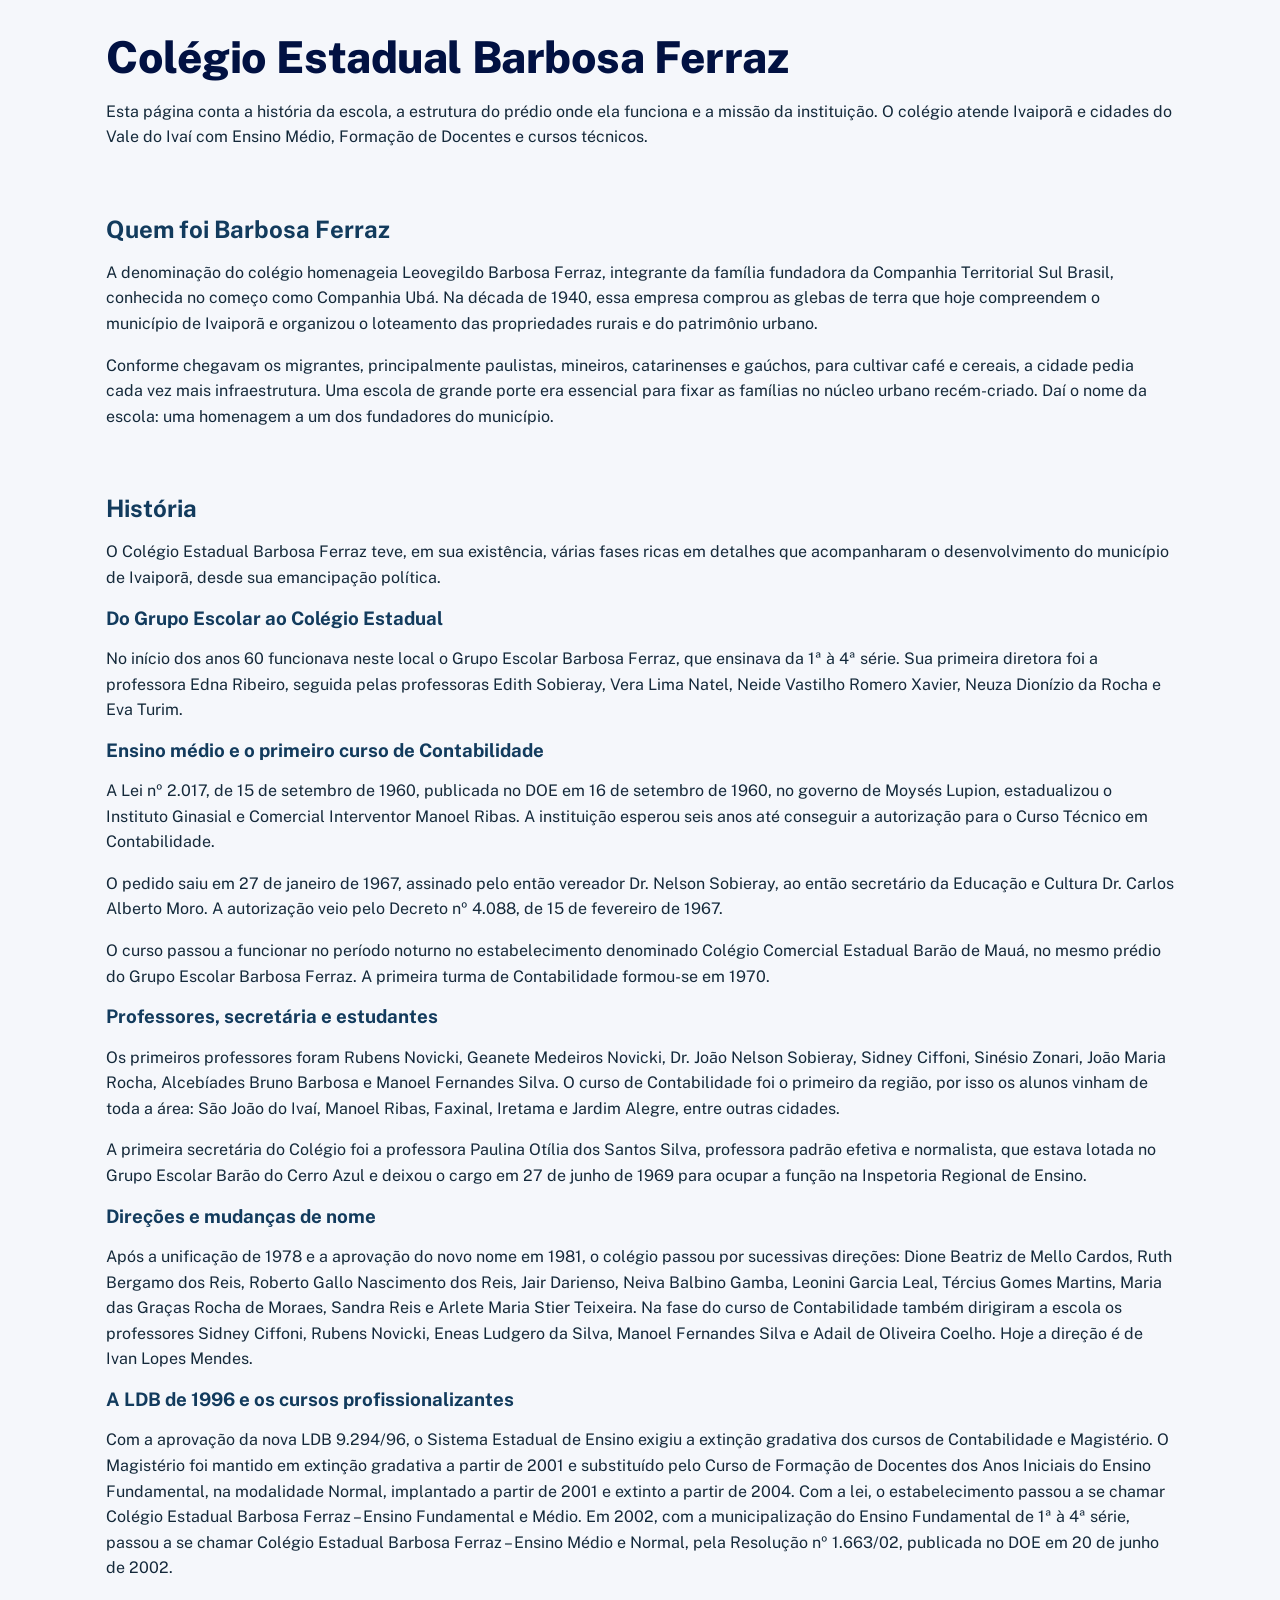
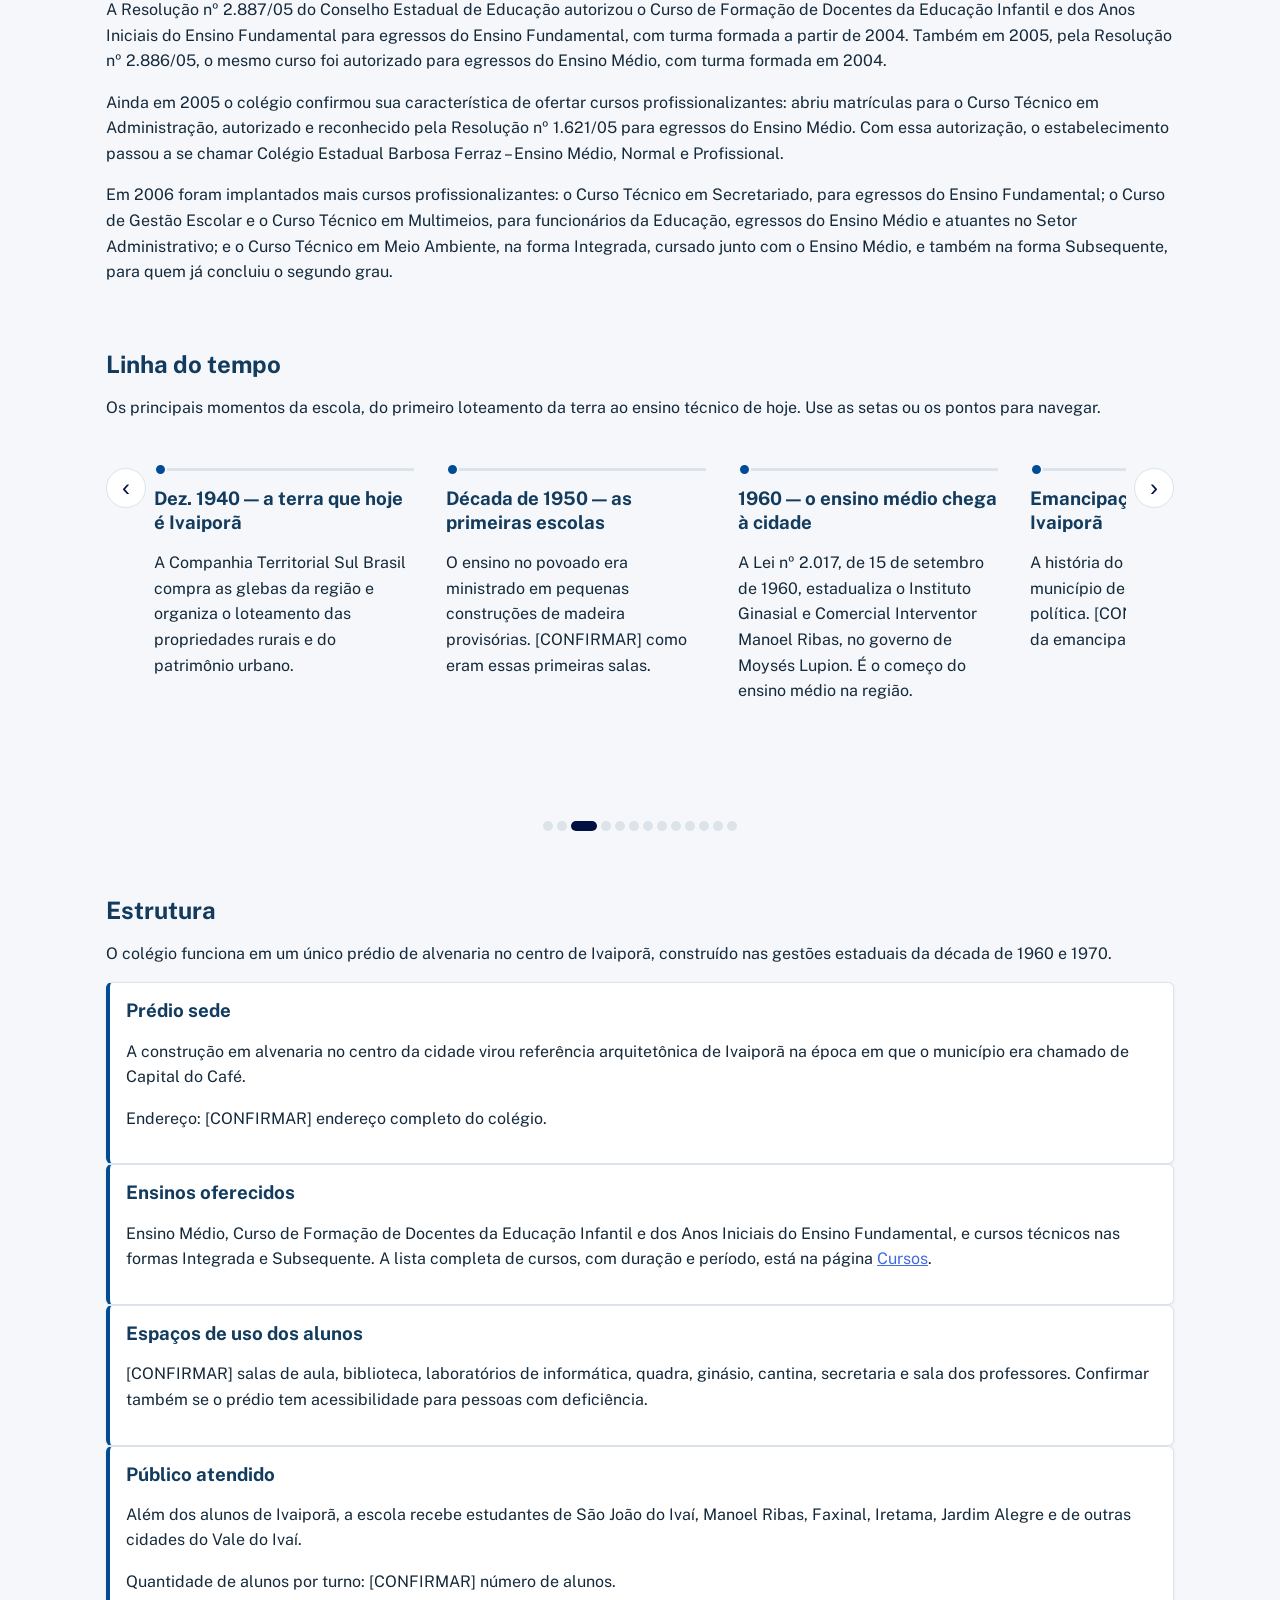
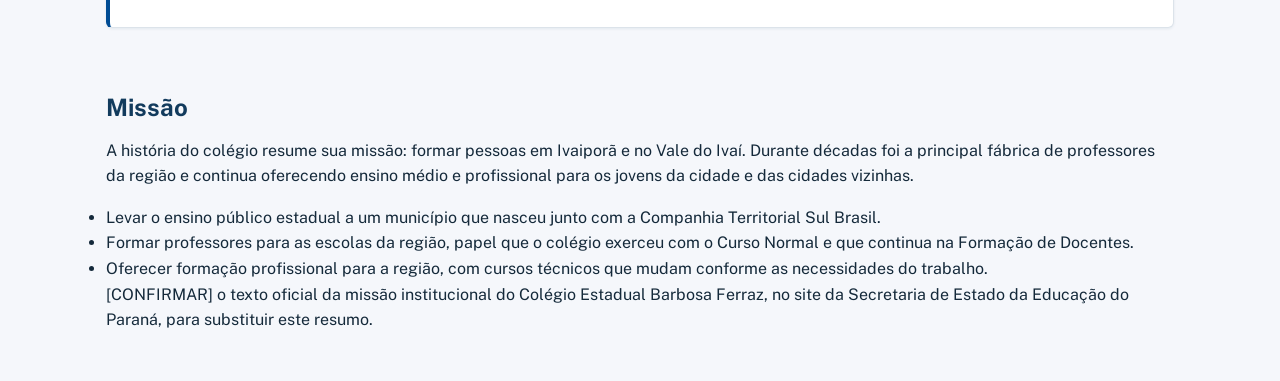
==== commit 21596446: "Merge remote-tracking branch 'upstream/main' into equipe-inicio-manutencao-global" ====
--- a/paginas/colegio/index.html
+++ b/paginas/colegio/index.html
@@ -15,8 +15,352 @@
   <div id="menu"></div>
 
   <main class="container">
-    <!-- TODO equipe: veja REGRAS.md, seção 12, para a missão desta página -->
-    <h1>Colégio</h1>
+
+    <!-- Abertura da página: um h1 só, como pede o REGRAS.md -->
+    <h1>Colégio Estadual Barbosa Ferraz</h1>
+    <p class="colegio-lead">
+      Esta página conta a história da escola, a estrutura do prédio onde ela
+      funciona e a missão da instituição. O colégio atende Ivaiporã e cidades do
+      Vale do Ivaí com Ensino Médio, Formação de Docentes e cursos técnicos.
+    </p>
+
+    <!-- Bloco 1: por que o colégio se chama Barbosa Ferraz -->
+    <section id="homenagem" class="colegio-secao">
+      <h2>Quem foi Barbosa Ferraz</h2>
+      <p>
+        A denominação do colégio homenageia Leovegildo Barbosa Ferraz, integrante
+        da família fundadora da Companhia Territorial Sul Brasil, conhecida no
+        começo como Companhia Ubá. Na década de 1940, essa empresa comprou as
+        glebas de terra que hoje compreendem o município de Ivaiporã e organizou o
+        loteamento das propriedades rurais e do patrimônio urbano.
+      </p>
+      <p>
+        Conforme chegavam os migrantes, principalmente paulistas, mineiros,
+        catarinenses e gaúchos, para cultivar café e cereais, a cidade pedia cada
+        vez mais infraestrutura. Uma escola de grande porte era essencial para fixar
+        as famílias no núcleo urbano recém-criado. Daí o nome da escola: uma
+        homenagem a um dos fundadores do município.
+      </p>
+    </section>
+
+    <!-- Bloco 2: a história da escola, em ordem cronológica -->
+    <section id="historia" class="colegio-secao">
+      <h2>História</h2>
+      <p>
+        O Colégio Estadual Barbosa Ferraz teve, em sua existência, várias fases
+        ricas em detalhes que acompanharam o desenvolvimento do município de
+        Ivaiporã, desde sua emancipação política.
+      </p>
+
+      <h3>Do Grupo Escolar ao Colégio Estadual</h3>
+      <p>
+        No início dos anos 60 funcionava neste local o Grupo Escolar Barbosa
+        Ferraz, que ensinava da 1ª à 4ª série. Sua primeira diretora foi a
+        professora Edna Ribeiro, seguida pelas professoras Edith Sobieray, Vera
+        Lima Natel, Neide Vastilho Romero Xavier, Neuza Dionízio da Rocha e Eva
+        Turim.
+      </p>
+
+      <h3>Ensino médio e o primeiro curso de Contabilidade</h3>
+      <p>
+        A Lei nº 2.017, de 15 de setembro de 1960, publicada no DOE em 16 de
+        setembro de 1960, no governo de Moysés Lupion, estadualizou o Instituto
+        Ginasial e Comercial Interventor Manoel Ribas. A instituição esperou seis
+        anos até conseguir a autorização para o Curso Técnico em Contabilidade.
+      </p>
+      <p>
+        O pedido saiu em 27 de janeiro de 1967, assinado pelo então vereador Dr.
+        Nelson Sobieray, ao então secretário da Educação e Cultura Dr. Carlos
+        Alberto Moro. A autorização veio pelo Decreto nº 4.088, de 15 de fevereiro
+        de 1967.
+      </p>
+      <p>
+        O curso passou a funcionar no período noturno no estabelecimento
+        denominado Colégio Comercial Estadual Barão de Mauá, no mesmo prédio do
+        Grupo Escolar Barbosa Ferraz. A primeira turma de Contabilidade formou-se
+        em 1970.
+      </p>
+
+      <h3>Professores, secretária e estudantes</h3>
+      <p>
+        Os primeiros professores foram Rubens Novicki, Geanete Medeiros Novicki,
+        Dr. João Nelson Sobieray, Sidney Ciffoni, Sinésio Zonari, João Maria Rocha,
+        Alcebíades Bruno Barbosa e Manoel Fernandes Silva. O curso de Contabilidade
+        foi o primeiro da região, por isso os alunos vinham de toda a área:
+        São João do Ivaí, Manoel Ribas, Faxinal, Iretama e Jardim Alegre, entre
+        outras cidades.
+      </p>
+      <p>
+        A primeira secretária do Colégio foi a professora Paulina Otília dos Santos
+        Silva, professora padrão efetiva e normalista, que estava lotada no Grupo
+        Escolar Barão do Cerro Azul e deixou o cargo em 27 de junho de 1969 para
+        ocupar a função na Inspetoria Regional de Ensino.
+      </p>
+
+      <h3>Direções e mudanças de nome</h3>
+      <p>
+        Após a unificação de 1978 e a aprovação do novo nome em 1981, o colégio
+        passou por sucessivas direções: Dione Beatriz de Mello Cardos, Ruth
+        Bergamo dos Reis, Roberto Gallo Nascimento dos Reis, Jair Darienso, Neiva
+        Balbino Gamba, Leonini Garcia Leal, Tércius Gomes Martins, Maria das Graças
+        Rocha de Moraes, Sandra Reis e Arlete Maria Stier Teixeira. Na fase do
+        curso de Contabilidade também dirigiram a escola os professores Sidney
+        Ciffoni, Rubens Novicki, Eneas Ludgero da Silva, Manoel Fernandes Silva e
+        Adail de Oliveira Coelho. Hoje a direção é de Ivan Lopes Mendes.
+      </p>
+
+      <h3>A LDB de 1996 e os cursos profissionalizantes</h3>
+      <p>
+        Com a aprovação da nova LDB 9.294/96, o Sistema Estadual de Ensino exigiu a
+        extinção gradativa dos cursos de Contabilidade e Magistério. O Magistério
+        foi mantido em extinção gradativa a partir de 2001 e substituído pelo
+        Curso de Formação de Docentes dos Anos Iniciais do Ensino Fundamental, na
+        modalidade Normal, implantado a partir de 2001 e extinto a partir de 2004.
+        Com a lei, o estabelecimento passou a se chamar Colégio Estadual Barbosa
+        Ferraz – Ensino Fundamental e Médio. Em 2002, com a municipalização do
+        Ensino Fundamental de 1ª à 4ª série, passou a se chamar Colégio Estadual
+        Barbosa Ferraz – Ensino Médio e Normal, pela Resolução nº 1.663/02,
+        publicada no DOE em 20 de junho de 2002.
+      </p>
+      <p>
+        A Resolução nº 2.887/05 do Conselho Estadual de Educação autorizou o Curso
+        de Formação de Docentes da Educação Infantil e dos Anos Iniciais do Ensino
+        Fundamental para egressos do Ensino Fundamental, com turma formada a
+        partir de 2004. Também em 2005, pela Resolução nº 2.886/05, o mesmo curso
+        foi autorizado para egressos do Ensino Médio, com turma formada em 2004.
+      </p>
+      <p>
+        Ainda em 2005 o colégio confirmou sua característica de ofertar cursos
+        profissionalizantes: abriu matrículas para o Curso Técnico em
+        Administração, autorizado e reconhecido pela Resolução nº 1.621/05 para
+        egressos do Ensino Médio. Com essa autorização, o estabelecimento passou a
+        se chamar Colégio Estadual Barbosa Ferraz – Ensino Médio, Normal e
+        Profissional.
+      </p>
+      <p>
+        Em 2006 foram implantados mais cursos profissionalizantes: o Curso Técnico
+        em Secretariado, para egressos do Ensino Fundamental; o Curso de Gestão
+        Escolar e o Curso Técnico em Multimeios, para funcionários da Educação,
+        egressos do Ensino Médio e atuantes no Setor Administrativo; e o Curso
+        Técnico em Meio Ambiente, na forma Integrada, cursado junto com o Ensino
+        Médio, e também na forma Subsequente, para quem já concluiu o segundo grau.
+      </p>
+    </section>
+
+    <!-- Bloco 3: linha do tempo, para o aluno bater o olho nas datas -->
+    <section id="linha-do-tempo" class="colegio-secao">
+      <h2>Linha do tempo</h2>
+      <p>
+        Os principais momentos da escola, do primeiro loteamento da terra ao
+        ensino técnico de hoje. Use as setas ou os pontos para navegar.
+      </p>
+
+      <div class="colegio-tempo-carrossel">
+        <button type="button" class="colegio-tempo-seta colegio-tempo-seta-anterior" aria-label="Ver momento anterior">‹</button>
+
+        <ol class="colegio-tempo" id="colegio-tempo-lista">
+
+        <li class="colegio-tempo-item">
+          <h3>Dez. 1940 — a terra que hoje é Ivaiporã</h3>
+          <p>
+            A Companhia Territorial Sul Brasil compra as glebas da região e
+            organiza o loteamento das propriedades rurais e do patrimônio urbano.
+          </p>
+        </li>
+
+        <li class="colegio-tempo-item">
+          <h3>Década de 1950 — as primeiras escolas</h3>
+          <p>
+            O ensino no povoado era ministrado em pequenas construções de madeira
+            provisórias. [CONFIRMAR] como eram essas primeiras salas.
+          </p>
+        </li>
+
+        <li class="colegio-tempo-item">
+          <h3>1960 — o ensino médio chega à cidade</h3>
+          <p>
+            A Lei nº 2.017, de 15 de setembro de 1960, estadualiza o Instituto
+            Ginasial e Comercial Interventor Manoel Ribas, no governo de Moysés
+            Lupion. É o começo do ensino médio na região.
+          </p>
+        </li>
+
+        <li class="colegio-tempo-item">
+          <h3>Emancipação política de Ivaiporã</h3>
+          <p>
+            A história do colégio acompanha o município desde sua emancipação
+            política. [CONFIRMAR] ano exato da emancipação de Ivaiporã.
+          </p>
+        </li>
+
+        <li class="colegio-tempo-item">
+          <h3>Década de 1960 e 1970 — o prédio sede</h3>
+          <p>
+            Nas gestões estaduais da época é projetada a estrutura em alvenaria no
+            centro da cidade. O prédio vira marco arquitetônico e símbolo do
+            progresso da então Capital do Café da região.
+          </p>
+        </li>
+
+        <li class="colegio-tempo-item">
+          <h3>1967 — o Técnico em Contabilidade</h3>
+          <p>
+            O Decreto nº 4.088, de 15 de fevereiro de 1967, autoriza o curso
+            Técnico em Contabilidade no período noturno, no Colégio Comercial
+            Estadual Barão de Mauá, instalado no prédio do Grupo Escolar Barbosa
+            Ferraz.
+          </p>
+        </li>
+
+        <li class="colegio-tempo-item">
+          <h3>Década de 1970 — o curso normal</h3>
+          <p>
+            Faltavam professores para as dezenas de escolas rurais do Vale do
+            Ivaí. O colégio implanta o Curso Normal de Habilitação ao Magistério e
+            vira a principal fábrica de professores do centro do Paraná.
+            [CONFIRMAR] ano exato da implantação do Curso Normal.
+          </p>
+        </li>
+
+        <li class="colegio-tempo-item">
+          <h3>1970 — a primeira turma</h3>
+          <p>
+            Forma-se a primeira turma do Curso Técnico em Contabilidade, com alunos
+            vindos de São João do Ivaí, Manoel Ribas, Faxinal, Iretama e Jardim
+            Alegre.
+          </p>
+        </li>
+
+        <li class="colegio-tempo-item">
+          <h3>1978 e 1981 — unificação e novo nome</h3>
+          <p>
+            Com a unificação de 1978 e a aprovação do novo nome em 1981, nasce o
+            Colégio Estadual Barbosa Ferraz.
+          </p>
+        </li>
+
+        <li class="colegio-tempo-item">
+          <h3>1996 — a nova LDB</h3>
+          <p>
+            A LDB 9.294/96 determina a extinção gradativa dos cursos de Contabilidade
+            e Magistério e a entrada da Formação de Docentes, na modalidade Normal.
+          </p>
+        </li>
+
+        <li class="colegio-tempo-item">
+          <h3>2002 — municipalização do Ensino Fundamental</h3>
+          <p>
+            Com a municipalização da 1ª à 4ª série, a Resolução nº 1.663/02 altera
+            o nome para Colégio Estadual Barbosa Ferraz – Ensino Médio e Normal.
+          </p>
+        </li>
+
+        <li class="colegio-tempo-item">
+          <h3>2005 — Administração e Formação de Docentes</h3>
+          <p>
+            As Resoluções nº 2.886/05 e nº 2.887/05 autorizam o Curso de Formação
+            de Docentes da Educação Infantil e dos Anos Iniciais do Ensino
+            Fundamental, e a Resolução nº 1.621/05 autoriza o Curso Técnico em
+            Administração.
+          </p>
+        </li>
+
+        <li class="colegio-tempo-item">
+          <h3>2006 — novos cursos profissionalizantes</h3>
+          <p>
+            São implantados os cursos de Secretariado, Gestão Escolar, Multimeios e
+            Meio Ambiente, este último nas formas Integrada e Subsequente.
+          </p>
+        </li>
+        </ol>
+
+        <button type="button" class="colegio-tempo-seta colegio-tempo-seta-proxima" aria-label="Ver próximo momento">›</button>
+      </div>
+
+      <!-- Pontos de navegação: criados pelo JavaScript, um para cada momento -->
+      <div class="colegio-tempo-pontos" id="colegio-tempo-pontos"></div>
+    </section>
+
+    <!-- Bloco 4: como o colégio é hoje (cartões com as dependências) -->
+    <section id="estrutura" class="colegio-secao">
+      <h2>Estrutura</h2>
+      <p>
+        O colégio funciona em um único prédio de alvenaria no centro de Ivaiporã,
+        construído nas gestões estaduais da década de 1960 e 1970.
+      </p>
+      <div class="grade">
+
+        <article class="card colegio-cartao">
+          <h3>Prédio sede</h3>
+          <p>
+            A construção em alvenaria no centro da cidade virou referência
+            arquitetônica de Ivaiporã na época em que o município era chamado de
+            Capital do Café.
+          </p>
+          <p>Endereço: [CONFIRMAR] endereço completo do colégio.</p>
+        </article>
+
+        <article class="card colegio-cartao">
+          <h3>Ensinos oferecidos</h3>
+          <p>
+            Ensino Médio, Curso de Formação de Docentes da Educação Infantil e dos
+            Anos Iniciais do Ensino Fundamental, e cursos técnicos nas formas
+            Integrada e Subsequente. A lista completa de cursos, com duração e
+            período, está na página <a href="../cursos/index.html">Cursos</a>.
+          </p>
+        </article>
+
+        <article class="card colegio-cartao">
+          <h3>Espaços de uso dos alunos</h3>
+          <p>
+            [CONFIRMAR] salas de aula, biblioteca, laboratórios de informática,
+            quadra, ginásio, cantina, secretaria e sala dos professores. Confirmar
+            também se o prédio tem acessibilidade para pessoas com deficiência.
+          </p>
+        </article>
+
+        <article class="card colegio-cartao">
+          <h3>Público atendido</h3>
+          <p>
+            Além dos alunos de Ivaiporã, a escola recebe estudantes de São João do
+            Ivaí, Manoel Ribas, Faxinal, Iretama, Jardim Alegre e de outras cidades
+            do Vale do Ivaí.
+          </p>
+          <p>Quantidade de alunos por turno: [CONFIRMAR] número de alunos.</p>
+        </article>
+      </div>
+    </section>
+
+    <!-- Bloco 5: a missão da escola -->
+    <section id="missao" class="colegio-secao">
+      <h2>Missão</h2>
+      <p>
+        A história do colégio resume sua missão: formar pessoas em Ivaiporã e no Vale
+        do Ivaí. Durante décadas foi a principal fábrica de professores da região e
+        continua oferecendo ensino médio e profissional para os jovens da cidade e
+        das cidades vizinhas.
+      </p>
+      <ul class="colegio-missao-lista">
+        <li>
+          Levar o ensino público estadual a um município que nasceu junto com a
+          Companhia Territorial Sul Brasil.
+        </li>
+        <li>
+          Formar professores para as escolas da região, papel que o colégio exerceu
+          com o Curso Normal e que continua na Formação de Docentes.
+        </li>
+        <li>
+          Oferecer formação profissional para a região, com cursos técnicos que
+          mudam conforme as necessidades do trabalho.
+        </li>
+      </ul>
+      <p>
+        [CONFIRMAR] o texto oficial da missão institucional do Colégio Estadual
+        Barbosa Ferraz, no site da Secretaria de Estado da Educação do Paraná, para
+        substituir este resumo.
+      </p>
+    </section>
+
   </main>
 
   <!-- O rodapé é montado pelo arquivo principal main.js -->
@@ -26,4 +370,4 @@
   <script src="../../main.js"></script>
   <script src="pagina.js"></script>
 </body>
-</html>
+</html>
--- a/main.css
+++ b/main.css
@@ -3,19 +3,33 @@
   Regras específicas de uma página ficam no arquivo pagina.css dela.
 */
 
+/* Fonte única do site, carregada só uma vez aqui (equipe Identidade visual) */
+@import url("https://fonts.googleapis.com/css2?family=Public+Sans:wght@400;500;600;700;800&display=swap");
+
 /* ========== 1. VARIÁVEIS GLOBAIS ========== */
 :root {
-  --cor-primaria: #123B5D;
-  --cor-secundaria: #1769AA;
-  --cor-destaque: #2E86C1;
-  --cor-fundo: #FFFFFF;
+  /* Azul principal: cabeçalho, identidade visual e elementos principais. */
+  --cor-primaria: #011142;
+
+  /* Azul vivo: botões, links e demais elementos interativos. */
+  --cor-secundaria: #004c94;
+  --cor-link: #4169e1;
+  --cor-destaque: #fff52b;
+
+  /* Azul profundo: títulos, textos importantes e rodapé. */
+  --cor-profunda: #123B5D;
+
+  /* Fundo claro e neutro: páginas e seções. */
+  --cor-fundo: #f5f7fb;
   --cor-fundo-suave: #F2F5F7;
-  --cor-texto: #1E1E1E;
-  --cor-texto-suave: #5A5A5A;
-  --cor-borda: #D9D9D9;
-
-  --fonte-titulo: "Segoe UI", Roboto, "Helvetica Neue", Arial, sans-serif;
-  --fonte-texto: system-ui, -apple-system, "Segoe UI", Roboto, Arial, sans-serif;
+  --cor-superficie: #ffffff;
+
+  --cor-texto: #14293a;
+  --cor-texto-suave: #4f6378;
+  --cor-borda: #dce3ea;
+
+  --fonte-titulo: "Public Sans", "Segoe UI", Roboto, "Helvetica Neue", Arial, sans-serif;
+  --fonte-texto: "Public Sans", system-ui, -apple-system, "Segoe UI", Roboto, Arial, sans-serif;
 
   --espaco-xs: 4px;
   --espaco-sm: 8px;
@@ -23,8 +37,8 @@
   --espaco-lg: 32px;
   --espaco-xl: 64px;
 
-  --raio: 8px;
-  --sombra: 0 2px 8px rgba(0, 0, 0, 0.12);
+  --raio: 6px;
+  --sombra: 0 4px 16px rgba(1, 17, 66, 0.14);
   --sombra-card: 0 1px 3px rgba(18, 59, 93, 0.08);
   --sombra-card-hover: 0 6px 16px rgba(18, 59, 93, 0.12);
   --largura-max: 1100px;
@@ -48,6 +62,13 @@
   height: auto;
 }
 
+/* Foco visível e consistente em qualquer elemento navegável pelo teclado */
+:focus-visible {
+  outline: 3px solid var(--cor-destaque);
+  outline-offset: 2px;
+}
+
+/* ========== 3. BASE DA PÁGINA ========== */
 body {
   display: flex;
   flex-direction: column;
@@ -65,13 +86,37 @@
   padding-bottom: var(--espaco-lg);
 }
 
-h1,
+h1 {
+  font-family: var(--fonte-titulo);
+  font-weight: 800;
+  font-size: clamp(1.75rem, 1.2rem + 2.2vw, 2.75rem);
+  letter-spacing: -0.01em;
+  color: var(--cor-primaria);
+  line-height: 1.15;
+  margin-bottom: var(--espaco-md);
+}
+
 h2,
 h3 {
-  margin-bottom: var(--espaco-md);
+  font-family: var(--fonte-titulo);
+  font-weight: 700;
+  color: var(--cor-profunda);
+  line-height: 1.25;
+  margin-bottom: var(--espaco-md);
+}
+  margin-bottom: var(--espaco-md);
+  color: var(--cor-profunda);
+  font-family: var(--fonte-titulo);
+  line-height: 1.25;
+}
+
+h3 {
+  font-family: var(--fonte-titulo);
+  font-weight: 700;
+  font-size: 1.25rem;
   color: var(--cor-primaria);
-  font-family: var(--fonte-titulo);
-  line-height: 1.25;
+  line-height: 1.3;
+  margin-bottom: var(--espaco-md);
 }
 
 p {
@@ -79,7 +124,7 @@
 }
 
 a {
-  color: var(--cor-secundaria);
+  color: var(--cor-link);
 }
 
 a:focus-visible,
@@ -106,16 +151,19 @@
   background-color: var(--cor-secundaria);
   color: var(--cor-fundo);
   font-family: var(--fonte-texto);
+  font-weight: 600;
   font-size: 1rem;
   text-decoration: none;
   cursor: pointer;
 }
 
 .botao:hover,
-.botao:focus {
-  border-color: var(--cor-primaria);
-  background-color: var(--cor-primaria);
-  color: var(--cor-fundo);
+.botao:focus,
+.botao:focus-visible {
+  background-color: var(--cor-secundaria);
+  border-color: var(--cor-secundaria);
+  color: var(--cor-fundo);
+}
 }
 
 .botao-secundario {
@@ -124,15 +172,25 @@
 }
 
 .botao-secundario:hover,
-.botao-secundario:focus {
-  color: var(--cor-fundo);
-}
-
+.botao-secundario:focus-visible {
+  color: var(--cor-fundo);
+}
+
+/* Caixa para destacar conteúdo (cursos, eventos, avisos...) */
+/* O acento na borda esquerda identifica o bloco, em vez de uma sombra igual em tudo */
 .card {
+  background-color: var(--cor-superficie);
   padding: var(--espaco-md);
   border: 1px solid var(--cor-borda);
-  border-radius: var(--raio);
-  background-color: var(--cor-fundo);
+  border-left: 4px solid var(--cor-secundaria);
+  border-radius: var(--raio);
+  box-shadow: var(--sombra-card);
+}
+  border: 1px solid var(--cor-borda);
+  border-left: 4px solid var(--cor-secundaria);
+  border-radius: var(--raio);
+  padding: var(--espaco-md);
+  background-color: var(--cor-superficie);
   box-shadow: var(--sombra);
 }
 
@@ -165,14 +223,15 @@
   padding-bottom: var(--espaco-sm);
 }
 
+/* Nome do colégio junto da marca (ícone de araucária, veja componentes.js) */
 .cabecalho-logo {
   display: flex;
   align-items: center;
   gap: var(--espaco-sm);
   color: var(--cor-fundo);
   font-family: var(--fonte-titulo);
-  font-weight: bold;
-  line-height: 1.2;
+  font-weight: 700;
+  font-size: 1.0625rem;
   text-decoration: none;
 }
 
@@ -182,12 +241,21 @@
   flex-shrink: 0;
 }
 
+/* Ícone da araucária, desenhado em componentes.js, pinta com a cor atual do texto */
+.cabecalho-marca {
+  width: 28px;
+  height: 28px;
+  flex-shrink: 0;
+  color: var(--cor-destaque);
+}
 .menu-botao {
   padding: var(--espaco-xs) var(--espaco-md);
   border: 1px solid var(--cor-destaque);
   border-radius: var(--raio);
   background-color: transparent;
   color: var(--cor-fundo);
+  font-family: var(--fonte-texto);
+  font-weight: 600;
   font-size: 1rem;
   font-weight: bold;
   cursor: pointer;
@@ -213,29 +281,39 @@
   padding: var(--espaco-sm);
   border-radius: var(--raio);
   color: var(--cor-fundo);
+  font-weight: 500;
   text-decoration: none;
   transition: background-color 0.15s ease, color 0.15s ease;
 }
 
 .menu-lista a:hover,
-.menu-lista a:focus {
-  background-color: var(--cor-fundo-suave);
-  color: var(--cor-secundaria);
-}
-
+.menu-lista a:focus,
+.menu-lista a:focus-visible {
+  background-color: var(--cor-fundo);
+  color: var(--cor-profunda);
+  text-decoration: underline;
+}
+
+/* Link da página atual */
 .menu-lista a.ativo,
-.menu-lista a.ativo:hover,
-.menu-lista a.ativo:focus {
-  background-color: var(--cor-secundaria);
-  color: var(--cor-fundo);
-  font-weight: bold;
+.menu-lista a.ativo:focus,
+.menu-lista a.ativo:focus-visible {
+  background-color: var(--cor-destaque);
+  color: var(--cor-primaria);
+  font-weight: 700;
+}
+}
+
+.menu-lista a.ativo:hover {
+  background-color: var(--cor-fundo);
+  color: var(--cor-profunda);
 }
 
 /* ========== 5. RODAPÉ ========== */
 .rodape {
   padding-top: var(--espaco-lg);
   padding-bottom: var(--espaco-lg);
-  background-color: var(--cor-primaria);
+  background-color: var(--cor-profunda);
   color: var(--cor-fundo);
   font-size: 0.9rem;
 }
@@ -273,7 +351,18 @@
     height: 44px;
   }
 
+.rodape p {
+  margin-bottom: var(--espaco-xs);
+}
+
+.rodape-nome {
+  font-family: var(--fonte-titulo);
+  font-weight: 700;
+}
+
+@media (max-width: 768px) {
   .cabecalho-logo {
     font-size: 0.9rem;
   }
 }
+}
--- a/paginas/colegio/pagina.css
+++ b/paginas/colegio/pagina.css
@@ -5,3 +5,111 @@
   Use apenas as variáveis de main.css (nada de cor em hexadecimal).
   Classes desta página começam com "colegio-" (ex.: .colegio-titulo).
 */
+
+/* Respiro entre os blocos da página (ex.: entre os cards de Estrutura e a Missão) */
+.colegio-secao {
+  margin-top: var(--espaco-xl);
+}
+
+/* ========== Linha do tempo: carrossel horizontal ========== */
+
+/* Linha com a seta esquerda, a lista e a seta direita */
+.colegio-tempo-carrossel {
+  display: flex;
+  align-items: flex-start;
+  gap: var(--espaco-sm);
+}
+
+/* Botão redondo das setas */
+.colegio-tempo-seta {
+  flex-shrink: 0;
+  width: 40px;
+  height: 40px;
+  margin-top: var(--espaco-lg);
+  border: 1px solid var(--cor-borda);
+  border-radius: 50%;
+  background-color: var(--cor-superficie);
+  color: var(--cor-primaria);
+  font-size: 1.5rem;
+  line-height: 1;
+  cursor: pointer;
+}
+
+.colegio-tempo-seta:hover,
+.colegio-tempo-seta:focus-visible {
+  background-color: var(--cor-secundaria);
+  color: var(--cor-fundo);
+}
+
+/* Seta desativada quando já está no primeiro ou no último momento */
+.colegio-tempo-seta:disabled {
+  opacity: 0.35;
+  cursor: default;
+  background-color: var(--cor-superficie);
+  color: var(--cor-primaria);
+}
+
+/* A lista rola na horizontal; cada item "encaixa" ao parar de rolar */
+.colegio-tempo {
+  display: flex;
+  gap: var(--espaco-lg);
+  overflow-x: auto;
+  scroll-snap-type: x mandatory;
+  list-style: none;
+  padding-top: var(--espaco-lg);
+  padding-bottom: var(--espaco-sm);
+  scrollbar-width: thin;
+}
+
+/* Cada momento tem largura fixa e fica "pendurado" numa linha com um ponto */
+.colegio-tempo-item {
+  flex: 0 0 260px;
+  scroll-snap-align: start;
+  position: relative;
+  padding-top: var(--espaco-md);
+  border-top: 3px solid var(--cor-borda);
+}
+
+/* O ponto que marca o momento em cima da linha horizontal */
+.colegio-tempo-item::before {
+  content: "";
+  position: absolute;
+  top: -8px;
+  left: 0;
+  width: 13px;
+  height: 13px;
+  border-radius: 50%;
+  background-color: var(--cor-secundaria);
+  border: 2px solid var(--cor-fundo);
+}
+
+/* Pontos de navegação embaixo do carrossel */
+.colegio-tempo-pontos {
+  display: flex;
+  justify-content: center;
+  flex-wrap: wrap;
+  gap: var(--espaco-xs);
+  margin-top: var(--espaco-md);
+}
+
+/* Cada ponto é criado pelo JavaScript (veja pagina.js) */
+.colegio-tempo-ponto {
+  width: 10px;
+  height: 10px;
+  padding: 0;
+  border: none;
+  border-radius: 999px;
+  background-color: var(--cor-borda);
+  cursor: pointer;
+}
+
+.colegio-tempo-ponto:hover,
+.colegio-tempo-ponto:focus-visible {
+  background-color: var(--cor-secundaria);
+}
+
+/* O ponto do momento atual fica mais comprido, como uma pílula */
+.colegio-tempo-ponto.ativo {
+  width: 26px;
+  background-color: var(--cor-primaria);
+}
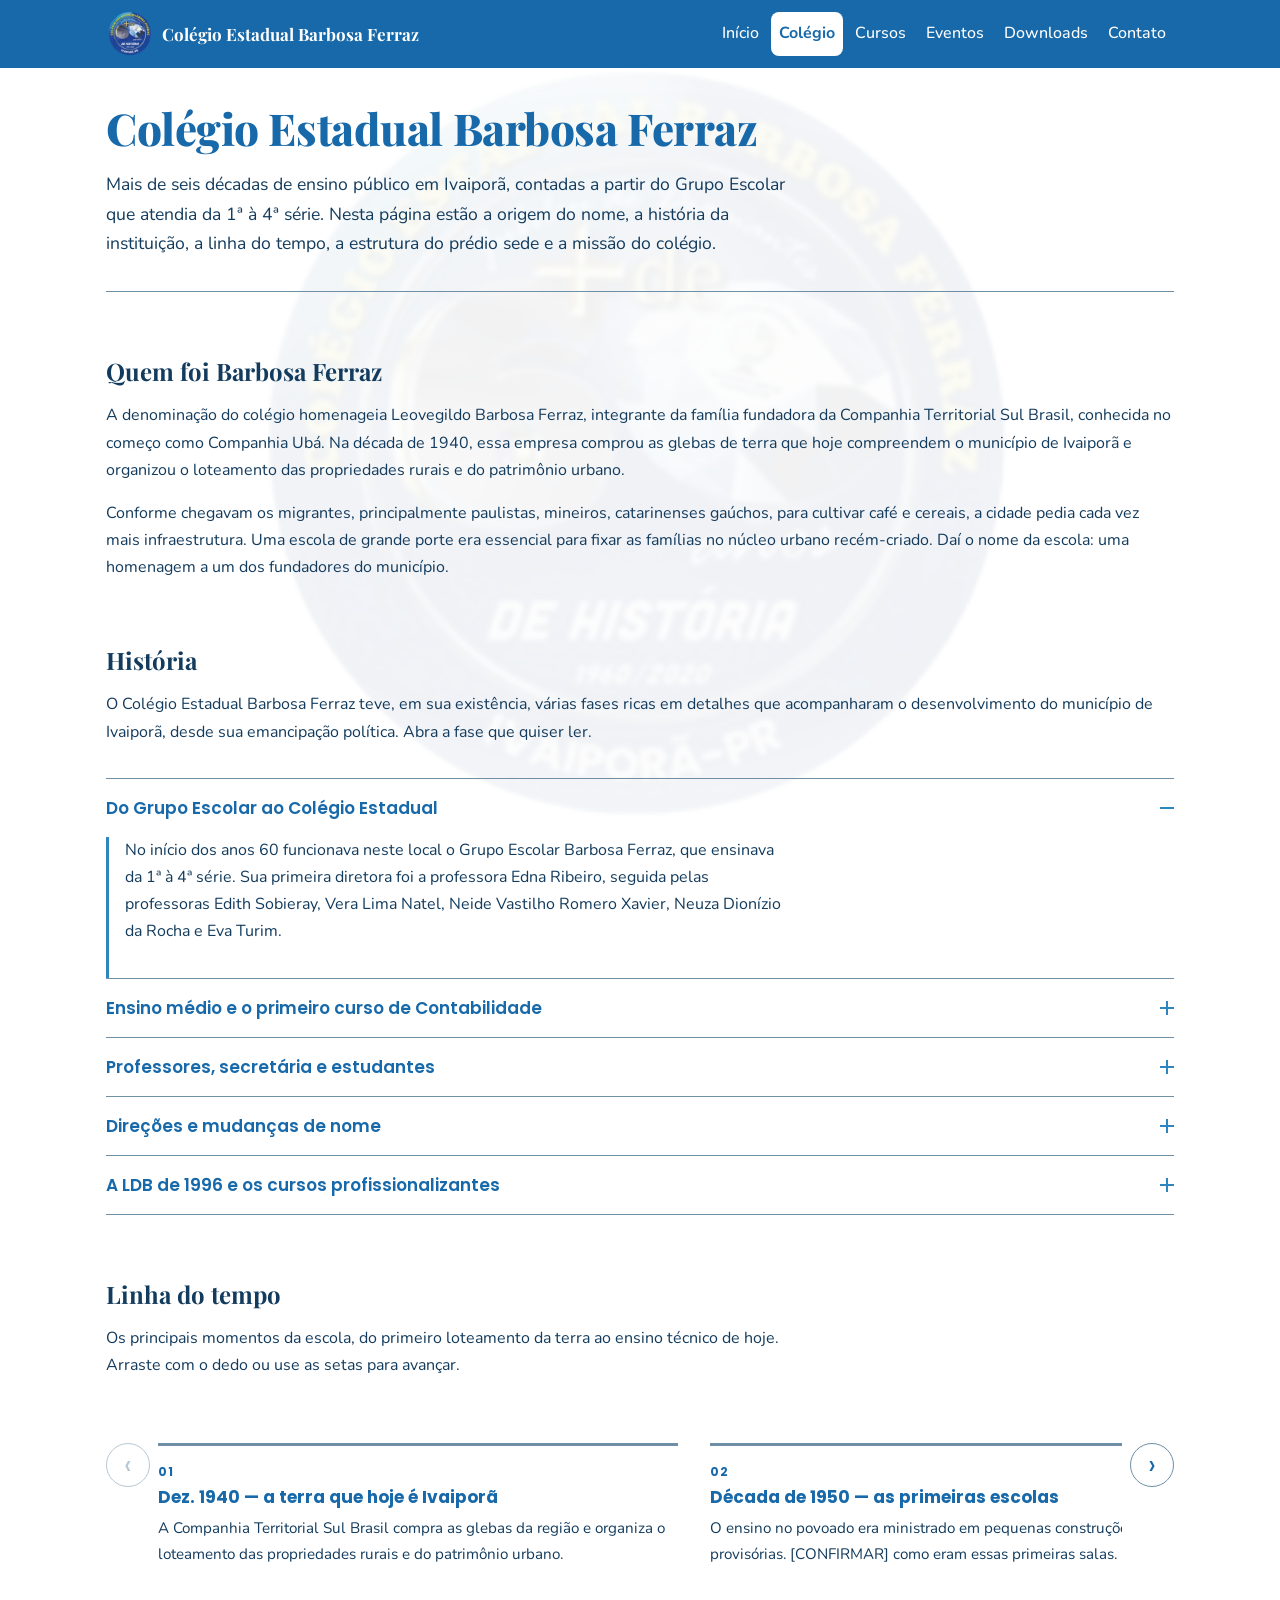
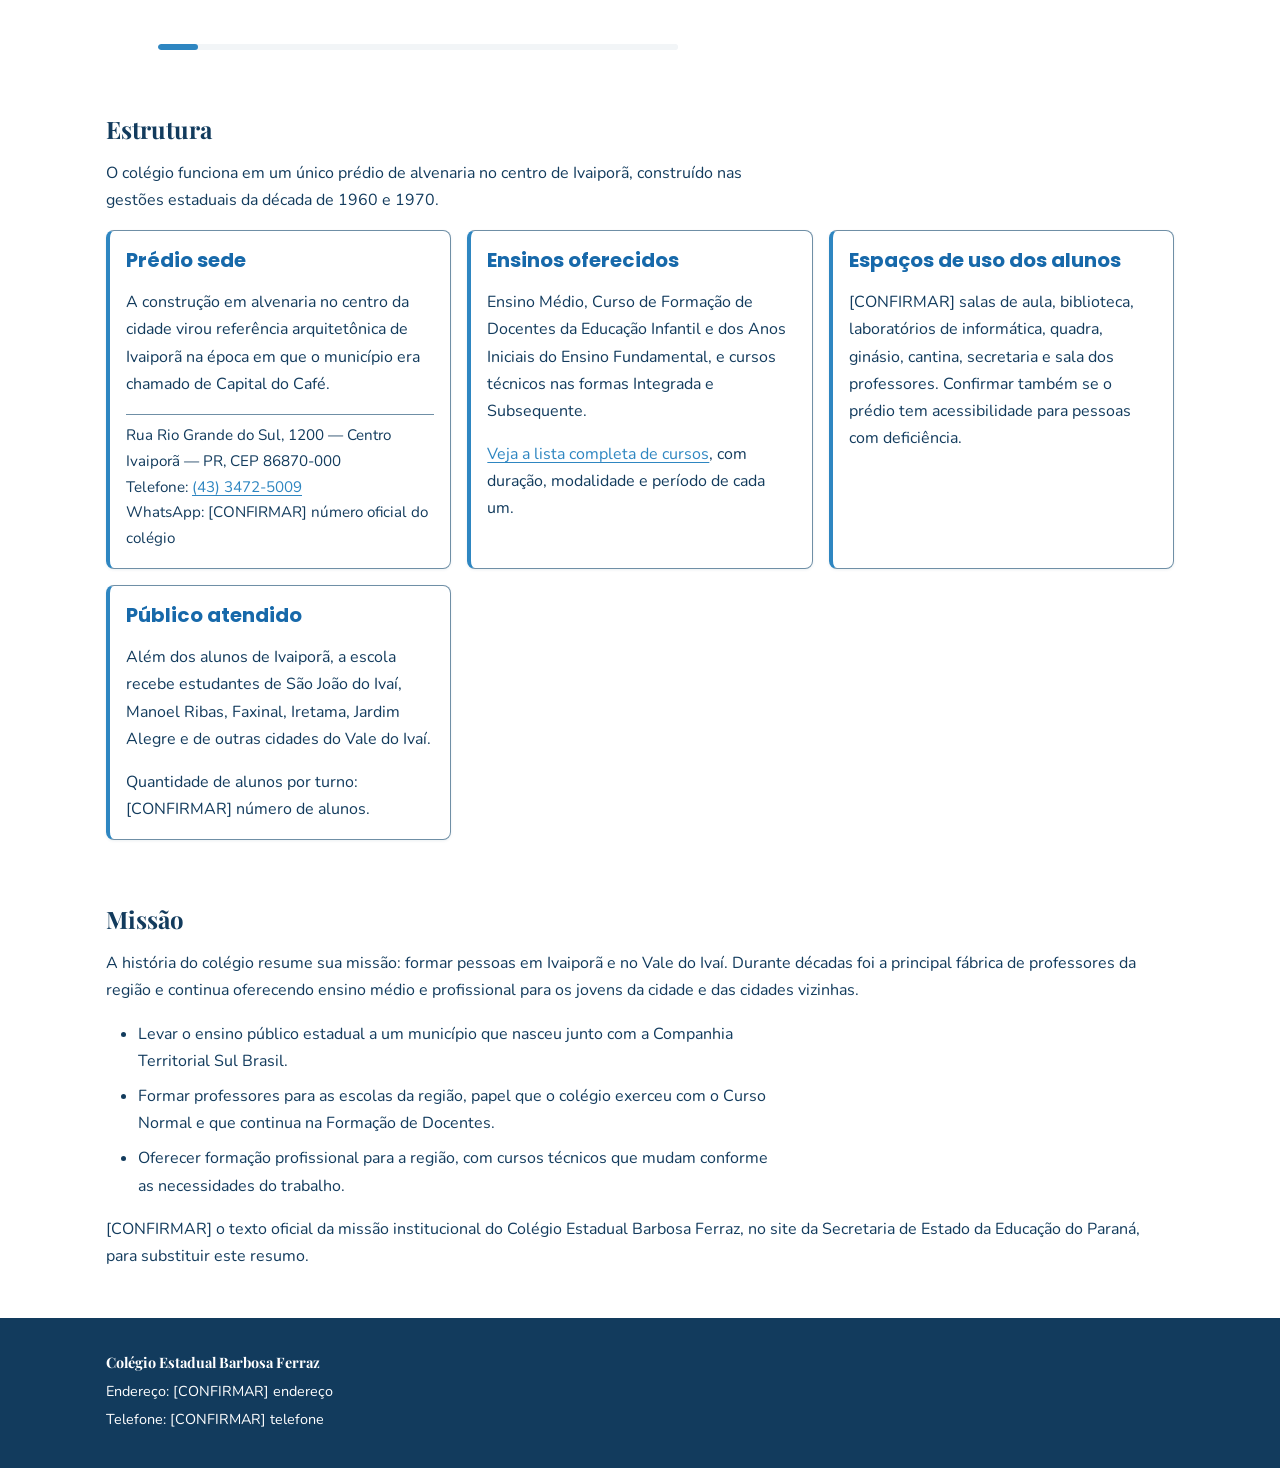
==== commit 4f3ebd0d: "colegio: reformula linha do tempo, tipografia e marca d'agua" ====
--- a/paginas/colegio/index.html
+++ b/paginas/colegio/index.html
@@ -3,6 +3,7 @@
 <head>
   <meta charset="UTF-8">
   <meta name="viewport" content="width=device-width, initial-scale=1.0">
+  <link rel="icon" type="image/png" href="../../imagens-principais/logo-colegio.png">
   <title>Colégio | Colégio Estadual Barbosa Ferraz</title>
   <!-- Estilo compartilhado por todas as páginas -->
   <link rel="stylesheet" href="../../main.css">
@@ -17,12 +18,15 @@
   <main class="container">
 
     <!-- Abertura da página: um h1 só, como pede o REGRAS.md -->
-    <h1>Colégio Estadual Barbosa Ferraz</h1>
-    <p class="colegio-lead">
-      Esta página conta a história da escola, a estrutura do prédio onde ela
-      funciona e a missão da instituição. O colégio atende Ivaiporã e cidades do
-      Vale do Ivaí com Ensino Médio, Formação de Docentes e cursos técnicos.
-    </p>
+    <header class="colegio-abertura">
+      <h1>Colégio Estadual Barbosa Ferraz</h1>
+      <p class="colegio-lead">
+       Mais de seis décadas de ensino público em Ivaiporã, contadas a partir do
+        Grupo Escolar que atendia da 1ª à 4ª série. Nesta página estão a origem
+        do nome, a história da instituição, a linha do tempo, a estrutura do
+        prédio sede e a missão do colégio.
+      </p>
+    </header>
 
     <!-- Bloco 1: por que o colégio se chama Barbosa Ferraz -->
     <section id="homenagem" class="colegio-secao">
@@ -36,255 +40,358 @@
       </p>
       <p>
         Conforme chegavam os migrantes, principalmente paulistas, mineiros,
-        catarinenses e gaúchos, para cultivar café e cereais, a cidade pedia cada
-        vez mais infraestrutura. Uma escola de grande porte era essencial para fixar
-        as famílias no núcleo urbano recém-criado. Daí o nome da escola: uma
+        catarinenses gaúchos, para cultivar café e cereais, a cidade pedia cada
+        vez mais infraestrutura. Uma escola de grande porte era essencial para
+        fixar as famílias no núcleo urbano recém-criado. Daí o nome da escola: uma
         homenagem a um dos fundadores do município.
       </p>
     </section>
 
-    <!-- Bloco 2: a história da escola, em ordem cronológica -->
+    <!-- Bloco 2: a história da escola.
+         Cada fase é um botão que abre e fecha o texto correspondente. -->
     <section id="historia" class="colegio-secao">
       <h2>História</h2>
       <p>
         O Colégio Estadual Barbosa Ferraz teve, em sua existência, várias fases
         ricas em detalhes que acompanharam o desenvolvimento do município de
-        Ivaiporã, desde sua emancipação política.
-      </p>
-
-      <h3>Do Grupo Escolar ao Colégio Estadual</h3>
-      <p>
-        No início dos anos 60 funcionava neste local o Grupo Escolar Barbosa
-        Ferraz, que ensinava da 1ª à 4ª série. Sua primeira diretora foi a
-        professora Edna Ribeiro, seguida pelas professoras Edith Sobieray, Vera
-        Lima Natel, Neide Vastilho Romero Xavier, Neuza Dionízio da Rocha e Eva
-        Turim.
-      </p>
-
-      <h3>Ensino médio e o primeiro curso de Contabilidade</h3>
-      <p>
-        A Lei nº 2.017, de 15 de setembro de 1960, publicada no DOE em 16 de
-        setembro de 1960, no governo de Moysés Lupion, estadualizou o Instituto
-        Ginasial e Comercial Interventor Manoel Ribas. A instituição esperou seis
-        anos até conseguir a autorização para o Curso Técnico em Contabilidade.
-      </p>
-      <p>
-        O pedido saiu em 27 de janeiro de 1967, assinado pelo então vereador Dr.
-        Nelson Sobieray, ao então secretário da Educação e Cultura Dr. Carlos
-        Alberto Moro. A autorização veio pelo Decreto nº 4.088, de 15 de fevereiro
-        de 1967.
-      </p>
-      <p>
-        O curso passou a funcionar no período noturno no estabelecimento
-        denominado Colégio Comercial Estadual Barão de Mauá, no mesmo prédio do
-        Grupo Escolar Barbosa Ferraz. A primeira turma de Contabilidade formou-se
-        em 1970.
-      </p>
-
-      <h3>Professores, secretária e estudantes</h3>
-      <p>
-        Os primeiros professores foram Rubens Novicki, Geanete Medeiros Novicki,
-        Dr. João Nelson Sobieray, Sidney Ciffoni, Sinésio Zonari, João Maria Rocha,
-        Alcebíades Bruno Barbosa e Manoel Fernandes Silva. O curso de Contabilidade
-        foi o primeiro da região, por isso os alunos vinham de toda a área:
-        São João do Ivaí, Manoel Ribas, Faxinal, Iretama e Jardim Alegre, entre
-        outras cidades.
-      </p>
-      <p>
-        A primeira secretária do Colégio foi a professora Paulina Otília dos Santos
-        Silva, professora padrão efetiva e normalista, que estava lotada no Grupo
-        Escolar Barão do Cerro Azul e deixou o cargo em 27 de junho de 1969 para
-        ocupar a função na Inspetoria Regional de Ensino.
-      </p>
-
-      <h3>Direções e mudanças de nome</h3>
-      <p>
-        Após a unificação de 1978 e a aprovação do novo nome em 1981, o colégio
-        passou por sucessivas direções: Dione Beatriz de Mello Cardos, Ruth
-        Bergamo dos Reis, Roberto Gallo Nascimento dos Reis, Jair Darienso, Neiva
-        Balbino Gamba, Leonini Garcia Leal, Tércius Gomes Martins, Maria das Graças
-        Rocha de Moraes, Sandra Reis e Arlete Maria Stier Teixeira. Na fase do
-        curso de Contabilidade também dirigiram a escola os professores Sidney
-        Ciffoni, Rubens Novicki, Eneas Ludgero da Silva, Manoel Fernandes Silva e
-        Adail de Oliveira Coelho. Hoje a direção é de Ivan Lopes Mendes.
-      </p>
-
-      <h3>A LDB de 1996 e os cursos profissionalizantes</h3>
-      <p>
-        Com a aprovação da nova LDB 9.294/96, o Sistema Estadual de Ensino exigiu a
-        extinção gradativa dos cursos de Contabilidade e Magistério. O Magistério
-        foi mantido em extinção gradativa a partir de 2001 e substituído pelo
-        Curso de Formação de Docentes dos Anos Iniciais do Ensino Fundamental, na
-        modalidade Normal, implantado a partir de 2001 e extinto a partir de 2004.
-        Com a lei, o estabelecimento passou a se chamar Colégio Estadual Barbosa
-        Ferraz – Ensino Fundamental e Médio. Em 2002, com a municipalização do
-        Ensino Fundamental de 1ª à 4ª série, passou a se chamar Colégio Estadual
-        Barbosa Ferraz – Ensino Médio e Normal, pela Resolução nº 1.663/02,
-        publicada no DOE em 20 de junho de 2002.
-      </p>
-      <p>
-        A Resolução nº 2.887/05 do Conselho Estadual de Educação autorizou o Curso
-        de Formação de Docentes da Educação Infantil e dos Anos Iniciais do Ensino
-        Fundamental para egressos do Ensino Fundamental, com turma formada a
-        partir de 2004. Também em 2005, pela Resolução nº 2.886/05, o mesmo curso
-        foi autorizado para egressos do Ensino Médio, com turma formada em 2004.
-      </p>
-      <p>
-        Ainda em 2005 o colégio confirmou sua característica de ofertar cursos
-        profissionalizantes: abriu matrículas para o Curso Técnico em
-        Administração, autorizado e reconhecido pela Resolução nº 1.621/05 para
-        egressos do Ensino Médio. Com essa autorização, o estabelecimento passou a
-        se chamar Colégio Estadual Barbosa Ferraz – Ensino Médio, Normal e
-        Profissional.
-      </p>
-      <p>
-        Em 2006 foram implantados mais cursos profissionalizantes: o Curso Técnico
-        em Secretariado, para egressos do Ensino Fundamental; o Curso de Gestão
-        Escolar e o Curso Técnico em Multimeios, para funcionários da Educação,
-        egressos do Ensino Médio e atuantes no Setor Administrativo; e o Curso
-        Técnico em Meio Ambiente, na forma Integrada, cursado junto com o Ensino
-        Médio, e também na forma Subsequente, para quem já concluiu o segundo grau.
-      </p>
+        Ivaiporã, desde sua emancipação política. Abra a fase que quiser ler.
+      </p>
+
+      <div class="colegio-historia">
+
+        <div class="colegio-fase">
+          <h3 class="colegio-fase-titulo">
+            <button type="button" class="colegio-fase-botao" aria-expanded="true"
+                    aria-controls="fase-grupo-escolar">
+              <span>Do Grupo Escolar ao Colégio Estadual</span>
+              <span class="colegio-fase-sinal" aria-hidden="true"></span>
+            </button>
+          </h3>
+          <div class="colegio-fase-painel" id="fase-grupo-escolar">
+            <div class="colegio-fase-conteudo">
+              <p>
+                No início dos anos 60 funcionava neste local o Grupo Escolar
+                Barbosa Ferraz, que ensinava da 1ª à 4ª série. Sua primeira
+                diretora foi a professora Edna Ribeiro, seguida pelas
+                professoras Edith Sobieray, Vera Lima Natel, Neide Vastilho
+                Romero Xavier, Neuza Dionízio da Rocha e Eva Turim.
+              </p>
+            </div>
+          </div>
+        </div>
+
+        <div class="colegio-fase">
+          <h3 class="colegio-fase-titulo">
+            <button type="button" class="colegio-fase-botao" aria-expanded="false"
+                    aria-controls="fase-contabilidade">
+              <span>Ensino médio e o primeiro curso de Contabilidade</span>
+              <span class="colegio-fase-sinal" aria-hidden="true"></span>
+            </button>
+          </h3>
+          <div class="colegio-fase-painel" id="fase-contabilidade" hidden>
+            <div class="colegio-fase-conteudo">
+              <p>
+                A Lei nº 2.017, de 15 de setembro de 1960, publicada no DOE em 16
+                de setembro de 1960, no governo de Moysés Lupion, estadualizou o
+                Instituto Ginasial e Comercial Interventor Manoel Ribas. A
+                instituição esperou seis anos até conseguir a autorização para o
+                Curso Técnico em Contabilidade.
+              </p>
+              <p>
+                O pedido saiu em 27 de janeiro de 1967, assinado pelo então
+                vereador Dr. Nelson Sobieray, ao então secretário da Educação e
+                Cultura Dr. Carlos Alberto Moro. A autorização veio pelo Decreto
+                nº 4.088, de 15 de fevereiro de 1967.
+              </p>
+              <p>
+                O curso passou a funcionar no período noturno no estabelecimento
+                denominado Colégio Comercial Estadual Barão de Mauá, no mesmo
+                prédio do Grupo Escolar Barbosa Ferraz. A primeira turma de
+                Contabilidade formou-se em 1970.
+              </p>
+            </div>
+          </div>
+        </div>
+
+        <div class="colegio-fase">
+          <h3 class="colegio-fase-titulo">
+            <button type="button" class="colegio-fase-botao" aria-expanded="false"
+                    aria-controls="fase-primeiros-professores">
+              <span>Professores, secretária e estudantes</span>
+              <span class="colegio-fase-sinal" aria-hidden="true"></span>
+            </button>
+          </h3>
+          <div class="colegio-fase-painel" id="fase-primeiros-professores" hidden>
+            <div class="colegio-fase-conteudo">
+              <p>
+                Os primeiros professores foram Rubens Novicki, Geanete Medeiros
+                Novicki, Dr. João Nelson Sobieray, Sidney Ciffoni, Sinésio Zonari,
+                João Maria Rocha, Alcebíades Bruno Barbosa e Manoel Fernandes
+                Silva. O curso de Contabilidade foi o primeiro da região, por isso
+                os alunos vinham de toda a área: São João do Ivaí, Manoel Ribas,
+                Faxinal, Iretama e Jardim Alegre, entre outras cidades.
+              </p>
+              <p>
+                A primeira secretária do Colégio foi a professora Paulina Otília
+                dos Santos Silva, professora padrão efetiva e normalista, que
+                estava lotada no Grupo Escolar Barão do Cerro Azul e deixou o
+                cargo em 27 de junho de 1969 para ocupar a função na Inspetoria
+                Regional de Ensino.
+              </p>
+            </div>
+          </div>
+        </div>
+
+        <div class="colegio-fase">
+          <h3 class="colegio-fase-titulo">
+            <button type="button" class="colegio-fase-botao" aria-expanded="false"
+                    aria-controls="fase-direcoes">
+              <span>Direções e mudanças de nome</span>
+              <span class="colegio-fase-sinal" aria-hidden="true"></span>
+            </button>
+          </h3>
+          <div class="colegio-fase-painel" id="fase-direcoes" hidden>
+            <div class="colegio-fase-conteudo">
+              <p>
+                Após a unificação de 1978 e a aprovação do novo nome em 1981, o
+                colégio passou por sucessivas direções: Dione Beatriz de Mello
+                Cardos, Ruth Bergamo dos Reis, Roberto Gallo Nascimento dos
+                Reis, Jair Darienso, Neiva Balbino Gamba, Leonini Garcia Leal,
+                Tércius Gomes Martins, Maria das Graças Rocha de Moraes, Sandra
+                Reis e Arlete Maria Stier Teixeira. Na fase do curso de
+                Contabilidade também dirigiram a escola os professores Sidney
+                Ciffoni, Rubens Novicki, Eneas Ludgero da Silva, Manoel Fernandes
+                Silva e Adail de Oliveira Coelho. Hoje a direção é de Ivan Lopes
+                Mendes.
+              </p>
+            </div>
+          </div>
+        </div>
+
+        <div class="colegio-fase">
+          <h3 class="colegio-fase-titulo">
+            <button type="button" class="colegio-fase-botao" aria-expanded="false"
+                    aria-controls="fase-ldb">
+              <span>A LDB de 1996 e os cursos profissionalizantes</span>
+              <span class="colegio-fase-sinal" aria-hidden="true"></span>
+            </button>
+          </h3>
+          <div class="colegio-fase-painel" id="fase-ldb" hidden>
+            <div class="colegio-fase-conteudo">
+              <p>
+                Com a aprovação da nova LDB 9.294/96, o Sistema Estadual de Ensino
+                exigiu a extinção gradativa dos cursos de Contabilidade e
+                Magistério. O Magistério foi mantido em extinção gradativa a
+                partir de 2001 e substituído pelo Curso de Formação de Docentes
+                dos Anos Iniciais do Ensino Fundamental, na modalidade Normal,
+                implantado a partir de 2001 e extinto a partir de 2004. Com a lei,
+                o estabelecimento passou a se chamar Colégio Estadual Barbosa
+                Ferraz — Ensino Fundamental e Médio. Em 2002, com a
+                municipalização do Ensino Fundamental de 1ª à 4ª série, passou a
+                se chamar Colégio Estadual Barbosa Ferraz — Ensino Médio e Normal,
+                pela Resolução nº 1.663/02, publicada no DOE em 20 de junho de 2002.
+              </p>
+              <p>
+                A Resolução nº 2.887/05 do Conselho Estadual de Educação autorizou
+                o Curso de Formação de Docentes da Educação Infantil e dos Anos
+                Iniciais do Ensino Fundamental para egressos do Ensino Fundamental,
+                com turma formada a partir de 2004. Também em 2005, pela Resolução
+                nº 2.886/05, o mesmo curso foi autorizado para egressos do Ensino
+                Médio, com turma formada em 2004.
+              </p>
+              <p>
+                Ainda em 2005 o colégio confirmou sua característica de ofertar
+                cursos profissionalizantes: abriu matrículas para o Curso Técnico
+                em Administração, autorizado e reconhecido pela Resolução
+                nº 1.621/05 para egressos do Ensino Médio. Com essa autorização, o
+                estabelecimento passou a se chamar Colégio Estadual Barbosa Ferraz
+                — Ensino Médio, Normal e Profissional.
+              </p>
+              <p>
+                Em 2006 foram implantados mais cursos profissionalizantes: o Curso
+                Técnico em Secretariado, para egressos do Ensino Fundamental; o
+                Curso de Gestão Escolar e o Curso Técnico em Multimeios, para
+                funcionários da Educação, egressos do Ensino Médio e atuantes no
+                Setor Administrativo; e o Curso Técnico em Meio Ambiente, na forma
+                Integrada, cursado junto com o Ensino Médio, e também na forma
+                Subsequente, para quem já concluiu o segundo grau.
+              </p>
+            </div>
+          </div>
+        </div>
+
+      </div>
     </section>
 
-    <!-- Bloco 3: linha do tempo, para o aluno bater o olho nas datas -->
+    <!-- Bloco 3: linha do tempo, para o aluno bater o olho nas datas.
+         A lista rola na horizontal; as setas e a barra de progresso são
+         ligadas pelo JavaScript da página. -->
     <section id="linha-do-tempo" class="colegio-secao">
       <h2>Linha do tempo</h2>
-      <p>
+      <p class="colegio-secao-intro">
         Os principais momentos da escola, do primeiro loteamento da terra ao
-        ensino técnico de hoje. Use as setas ou os pontos para navegar.
-      </p>
-
-      <div class="colegio-tempo-carrossel">
-        <button type="button" class="colegio-tempo-seta colegio-tempo-seta-anterior" aria-label="Ver momento anterior">‹</button>
-
-        <ol class="colegio-tempo" id="colegio-tempo-lista">
-
-        <li class="colegio-tempo-item">
-          <h3>Dez. 1940 — a terra que hoje é Ivaiporã</h3>
-          <p>
-            A Companhia Territorial Sul Brasil compra as glebas da região e
-            organiza o loteamento das propriedades rurais e do patrimônio urbano.
-          </p>
-        </li>
-
-        <li class="colegio-tempo-item">
-          <h3>Década de 1950 — as primeiras escolas</h3>
-          <p>
-            O ensino no povoado era ministrado em pequenas construções de madeira
-            provisórias. [CONFIRMAR] como eram essas primeiras salas.
-          </p>
-        </li>
-
-        <li class="colegio-tempo-item">
-          <h3>1960 — o ensino médio chega à cidade</h3>
-          <p>
-            A Lei nº 2.017, de 15 de setembro de 1960, estadualiza o Instituto
-            Ginasial e Comercial Interventor Manoel Ribas, no governo de Moysés
-            Lupion. É o começo do ensino médio na região.
-          </p>
-        </li>
-
-        <li class="colegio-tempo-item">
-          <h3>Emancipação política de Ivaiporã</h3>
-          <p>
-            A história do colégio acompanha o município desde sua emancipação
-            política. [CONFIRMAR] ano exato da emancipação de Ivaiporã.
-          </p>
-        </li>
-
-        <li class="colegio-tempo-item">
-          <h3>Década de 1960 e 1970 — o prédio sede</h3>
-          <p>
-            Nas gestões estaduais da época é projetada a estrutura em alvenaria no
-            centro da cidade. O prédio vira marco arquitetônico e símbolo do
-            progresso da então Capital do Café da região.
-          </p>
-        </li>
-
-        <li class="colegio-tempo-item">
-          <h3>1967 — o Técnico em Contabilidade</h3>
-          <p>
-            O Decreto nº 4.088, de 15 de fevereiro de 1967, autoriza o curso
-            Técnico em Contabilidade no período noturno, no Colégio Comercial
-            Estadual Barão de Mauá, instalado no prédio do Grupo Escolar Barbosa
-            Ferraz.
-          </p>
-        </li>
-
-        <li class="colegio-tempo-item">
-          <h3>Década de 1970 — o curso normal</h3>
-          <p>
-            Faltavam professores para as dezenas de escolas rurais do Vale do
-            Ivaí. O colégio implanta o Curso Normal de Habilitação ao Magistério e
-            vira a principal fábrica de professores do centro do Paraná.
-            [CONFIRMAR] ano exato da implantação do Curso Normal.
-          </p>
-        </li>
-
-        <li class="colegio-tempo-item">
-          <h3>1970 — a primeira turma</h3>
-          <p>
-            Forma-se a primeira turma do Curso Técnico em Contabilidade, com alunos
-            vindos de São João do Ivaí, Manoel Ribas, Faxinal, Iretama e Jardim
-            Alegre.
-          </p>
-        </li>
-
-        <li class="colegio-tempo-item">
-          <h3>1978 e 1981 — unificação e novo nome</h3>
-          <p>
-            Com a unificação de 1978 e a aprovação do novo nome em 1981, nasce o
-            Colégio Estadual Barbosa Ferraz.
-          </p>
-        </li>
-
-        <li class="colegio-tempo-item">
-          <h3>1996 — a nova LDB</h3>
-          <p>
-            A LDB 9.294/96 determina a extinção gradativa dos cursos de Contabilidade
-            e Magistério e a entrada da Formação de Docentes, na modalidade Normal.
-          </p>
-        </li>
-
-        <li class="colegio-tempo-item">
-          <h3>2002 — municipalização do Ensino Fundamental</h3>
-          <p>
-            Com a municipalização da 1ª à 4ª série, a Resolução nº 1.663/02 altera
-            o nome para Colégio Estadual Barbosa Ferraz – Ensino Médio e Normal.
-          </p>
-        </li>
-
-        <li class="colegio-tempo-item">
-          <h3>2005 — Administração e Formação de Docentes</h3>
-          <p>
-            As Resoluções nº 2.886/05 e nº 2.887/05 autorizam o Curso de Formação
-            de Docentes da Educação Infantil e dos Anos Iniciais do Ensino
-            Fundamental, e a Resolução nº 1.621/05 autoriza o Curso Técnico em
-            Administração.
-          </p>
-        </li>
-
-        <li class="colegio-tempo-item">
-          <h3>2006 — novos cursos profissionalizantes</h3>
-          <p>
-            São implantados os cursos de Secretariado, Gestão Escolar, Multimeios e
-            Meio Ambiente, este último nas formas Integrada e Subsequente.
-          </p>
-        </li>
+        ensino técnico de hoje. Arraste com o dedo ou use as setas para avançar.
+      </p>
+
+      <!-- No celular o trilho ocupa a linha inteira e as setas ficam na linha
+           de baixo, ao lado da barra de progresso. A partir de 768px as setas
+           voltam para as laterais do trilho. -->
+      <div class="colegio-tempo">
+        <ol class="colegio-tempo-lista" id="colegio-tempo-lista" tabindex="0">
+
+          <li class="colegio-tempo-item">
+            <p class="colegio-tempo-marca">01</p>
+            <h3>Dez. 1940 — a terra que hoje é Ivaiporã</h3>
+            <p>
+              A Companhia Territorial Sul Brasil compra as glebas da região e
+              organiza o loteamento das propriedades rurais e do patrimônio urbano.
+            </p>
+          </li>
+
+          <li class="colegio-tempo-item">
+            <p class="colegio-tempo-marca">02</p>
+            <h3>Década de 1950 — as primeiras escolas</h3>
+            <p>
+              O ensino no povoado era ministrado em pequenas construções de madeira
+              provisórias. [CONFIRMAR] como eram essas primeiras salas.
+            </p>
+          </li>
+
+          <li class="colegio-tempo-item">
+            <p class="colegio-tempo-marca">03</p>
+            <h3>1960 — o ensino médio chega à cidade</h3>
+            <p>
+              A Lei nº 2.017, de 15 de setembro de 1960, estadualiza o Instituto
+              Ginasial e Comercial Interventor Manoel Ribas, no governo de Moysés
+              Lupion. É o começo do ensino médio na região.
+            </p>
+          </li>
+
+          <li class="colegio-tempo-item">
+            <p class="colegio-tempo-marca">04</p>
+            <h3>Emancipação política de Ivaiporã</h3>
+            <p>
+              A história do colégio acompanha o município desde sua emancipação
+              política. [CONFIRMAR] ano exato da emancipação de Ivaiporã.
+            </p>
+          </li>
+
+          <li class="colegio-tempo-item">
+            <p class="colegio-tempo-marca">05</p>
+            <h3>Década de 1960 e 1970 — o prédio sede</h3>
+            <p>
+              Nas gestões estaduais da época é projetada a estrutura em alvenaria no
+              centro da cidade. O prédio vira marco arquitetônico e símbolo do
+              progresso da então Capital do Café da região.
+            </p>
+          </li>
+
+          <li class="colegio-tempo-item">
+            <p class="colegio-tempo-marca">06</p>
+            <h3>1967 — o Técnico em Contabilidade</h3>
+            <p>
+              O Decreto nº 4.088, de 15 de fevereiro de 1967, autoriza o curso
+              Técnico em Contabilidade no período noturno, no Colégio Comercial
+              Estadual Barão de Mauá, instalado no prédio do Grupo Escolar Barbosa
+              Ferraz.
+            </p>
+          </li>
+
+          <li class="colegio-tempo-item">
+            <p class="colegio-tempo-marca">07</p>
+            <h3>Década de 1970 — o curso normal</h3>
+            <p>
+              Faltavam professores para as dezenas de escolas rurais do Vale do
+              Ivaí. O colégio implanta o Curso Normal de Habilitação ao Magistério e
+              vira a principal fábrica de professores do centro do Paraná.
+              [CONFIRMAR] ano exato da implantação do Curso Normal.
+            </p>
+          </li>
+
+          <li class="colegio-tempo-item">
+            <p class="colegio-tempo-marca">08</p>
+            <h3>1970 — a primeira turma</h3>
+            <p>
+              Forma-se a primeira turma do Curso Técnico em Contabilidade, com
+              alunos vindos de São João do Ivaí, Manoel Ribas, Faxinal, Iretama e
+              Jardim Alegre.
+            </p>
+          </li>
+
+          <li class="colegio-tempo-item">
+            <p class="colegio-tempo-marca">09</p>
+            <h3>1978 e 1981 — unificação e novo nome</h3>
+            <p>
+              Com a unificação de 1978 e a aprovação do novo nome em 1981, nasce o
+              Colégio Estadual Barbosa Ferraz.
+            </p>
+          </li>
+
+          <li class="colegio-tempo-item">
+            <p class="colegio-tempo-marca">10</p>
+            <h3>1996 — a nova LDB</h3>
+            <p>
+              A LDB 9.294/96 determina a extinção gradativa dos cursos de
+              Contabilidade e Magistério e a entrada da Formação de Docentes, na
+              modalidade Normal.
+            </p>
+          </li>
+
+          <li class="colegio-tempo-item">
+            <p class="colegio-tempo-marca">11</p>
+            <h3>2002 — municipalização do Ensino Fundamental</h3>
+            <p>
+              Com a municipalização da 1ª à 4ª série, a Resolução nº 1.663/02 altera
+              o nome para Colégio Estadual Barbosa Ferraz — Ensino Médio e Normal.
+            </p>
+          </li>
+
+          <li class="colegio-tempo-item">
+            <p class="colegio-tempo-marca">12</p>
+            <h3>2005 — Administração e Formação de Docentes</h3>
+            <p>
+              As Resoluções nº 2.886/05 e nº 2.887/05 autorizam o Curso de Formação
+              de Docentes da Educação Infantil e dos Anos Iniciais do Ensino
+              Fundamental, e a Resolução nº 1.621/05 autoriza o Curso Técnico em
+              Administração.
+            </p>
+          </li>
+
+          <li class="colegio-tempo-item">
+            <p class="colegio-tempo-marca">13</p>
+            <h3>2006 — novos cursos profissionalizantes</h3>
+            <p>
+              São implantados os cursos de Secretariado, Gestão Escolar, Multimeios
+              e Meio Ambiente, este último nas formas Integrada e Subsequente.
+            </p>
+          </li>
         </ol>
 
-        <button type="button" class="colegio-tempo-seta colegio-tempo-seta-proxima" aria-label="Ver próximo momento">›</button>
+        <button type="button" class="colegio-tempo-seta colegio-tempo-seta-anterior"
+                aria-controls="colegio-tempo-lista" aria-label="Momento anterior">
+          <span aria-hidden="true">&#8249;</span>
+        </button>
+
+        <!-- Única barra de progresso da linha do tempo. O elemento <progress>
+             do HTML já é acessível: os leitores de tela anunciam "item 3 de 13".
+             O JavaScript só troca o atributo value. -->
+        <progress class="colegio-tempo-progresso" id="colegio-tempo-progresso"
+                  max="13" value="1" aria-label="Progresso da linha do tempo"></progress>
+
+        <button type="button" class="colegio-tempo-seta colegio-tempo-seta-proxima"
+                aria-controls="colegio-tempo-lista" aria-label="Próximo momento">
+          <span aria-hidden="true">&#8250;</span>
+        </button>
       </div>
 
-      <!-- Pontos de navegação: criados pelo JavaScript, um para cada momento -->
-      <div class="colegio-tempo-pontos" id="colegio-tempo-pontos"></div>
+      <!-- Aviso para leitores de tela: fala em qual momento a pessoa está -->
+      <p class="colegio-tempo-aviso" id="colegio-tempo-aviso" role="status" aria-live="polite"></p>
     </section>
 
     <!-- Bloco 4: como o colégio é hoje (cartões com as dependências) -->
     <section id="estrutura" class="colegio-secao">
       <h2>Estrutura</h2>
-      <p>
+      <p class="colegio-secao-intro">
         O colégio funciona em um único prédio de alvenaria no centro de Ivaiporã,
         construído nas gestões estaduais da década de 1960 e 1970.
       </p>
@@ -297,7 +404,17 @@
             arquitetônica de Ivaiporã na época em que o município era chamado de
             Capital do Café.
           </p>
-          <p>Endereço: [CONFIRMAR] endereço completo do colégio.</p>
+          <!-- Dados reais fornecidos pela secretaria do colégio -->
+          <address class="colegio-endereco">
+            Rua Rio Grande do Sul, 1200 — Centro<br>
+            Ivaiporã — PR, CEP 86870-000<br>
+            Telefone:
+            <a href="tel:+554334725009">(43) 3472-5009</a><br>
+            <!-- [CONFIRMAR] número oficial do WhatsApp. Quando a secretaria
+                 informar, o link fica assim:
+                 <a href="https://wa.me/5543SEUNUMERO">WhatsApp do colégio</a> -->
+            WhatsApp: [CONFIRMAR] número oficial do colégio
+          </address>
         </article>
 
         <article class="card colegio-cartao">
@@ -305,8 +422,11 @@
           <p>
             Ensino Médio, Curso de Formação de Docentes da Educação Infantil e dos
             Anos Iniciais do Ensino Fundamental, e cursos técnicos nas formas
-            Integrada e Subsequente. A lista completa de cursos, com duração e
-            período, está na página <a href="../cursos/index.html">Cursos</a>.
+            Integrada e Subsequente.
+          </p>
+          <p>
+            <a href="../cursos/index.html">Veja a lista completa de cursos</a>, com
+            duração, modalidade e período de cada um.
           </p>
         </article>
 
@@ -335,10 +455,10 @@
     <section id="missao" class="colegio-secao">
       <h2>Missão</h2>
       <p>
-        A história do colégio resume sua missão: formar pessoas em Ivaiporã e no Vale
-        do Ivaí. Durante décadas foi a principal fábrica de professores da região e
-        continua oferecendo ensino médio e profissional para os jovens da cidade e
-        das cidades vizinhas.
+        A história do colégio resume sua missão: formar pessoas em Ivaiporã e no
+        Vale do Ivaí. Durante décadas foi a principal fábrica de professores da
+        região e continua oferecendo ensino médio e profissional para os jovens da
+        cidade e das cidades vizinhas.
       </p>
       <ul class="colegio-missao-lista">
         <li>
--- a/main.css
+++ b/main.css
@@ -3,33 +3,30 @@
   Regras específicas de uma página ficam no arquivo pagina.css dela.
 */
 
-/* Fonte única do site, carregada só uma vez aqui (equipe Identidade visual) */
-@import url("https://fonts.googleapis.com/css2?family=Public+Sans:wght@400;500;600;700;800&display=swap");
-
 /* ========== 1. VARIÁVEIS GLOBAIS ========== */
 :root {
   /* Azul principal: cabeçalho, identidade visual e elementos principais. */
-  --cor-primaria: #011142;
+  --cor-primaria: #1769AA;
 
   /* Azul vivo: botões, links e demais elementos interativos. */
-  --cor-secundaria: #004c94;
-  --cor-link: #4169e1;
-  --cor-destaque: #fff52b;
+  --cor-secundaria: #2E86C1;
+  --cor-link: #2E86C1;
+  --cor-destaque: #2E86C1;
 
   /* Azul profundo: títulos, textos importantes e rodapé. */
   --cor-profunda: #123B5D;
 
-  /* Fundo claro e neutro: páginas e seções. */
-  --cor-fundo: #f5f7fb;
+  /* Fundo branco e cinza claro para as áreas de conteúdo. */
+  --cor-fundo: #FFFFFF;
   --cor-fundo-suave: #F2F5F7;
-  --cor-superficie: #ffffff;
-
-  --cor-texto: #14293a;
-  --cor-texto-suave: #4f6378;
-  --cor-borda: #dce3ea;
-
-  --fonte-titulo: "Public Sans", "Segoe UI", Roboto, "Helvetica Neue", Arial, sans-serif;
-  --fonte-texto: "Public Sans", system-ui, -apple-system, "Segoe UI", Roboto, Arial, sans-serif;
+  --cor-superficie: #FFFFFF;
+
+  --cor-texto: #123B5D;
+  --cor-texto-suave: #6F8FA6;
+  --cor-borda: #6F8FA6;
+
+  --fonte-titulo: "Segoe UI", Roboto, "Helvetica Neue", Arial, sans-serif;
+  --fonte-texto: system-ui, -apple-system, "Segoe UI", Roboto, Arial, sans-serif;
 
   --espaco-xs: 4px;
   --espaco-sm: 8px;
@@ -37,11 +34,21 @@
   --espaco-lg: 32px;
   --espaco-xl: 64px;
 
-  --raio: 6px;
-  --sombra: 0 4px 16px rgba(1, 17, 66, 0.14);
+  --raio: 8px;
+  --sombra: 0 2px 8px rgba(0, 0, 0, 0.12);
   --sombra-card: 0 1px 3px rgba(18, 59, 93, 0.08);
   --sombra-card-hover: 0 6px 16px rgba(18, 59, 93, 0.12);
   --largura-max: 1100px;
+
+  /* Paleta preservada para o conteúdo da página Início após a sincronização. */
+  --inicio-cor-primaria-anterior: #1769AA;
+  --inicio-cor-secundaria-anterior: #2E86C1;
+  --inicio-cor-profunda-anterior: #123B5D;
+  --inicio-cor-fundo-anterior: #FFFFFF;
+  --inicio-cor-fundo-suave-anterior: #F2F5F7;
+  --inicio-cor-texto-suave-anterior: #6F8FA6;
+  --inicio-cor-borda-anterior: #6F8FA6;
+  --inicio-sombra-anterior: 0 2px 8px rgba(0, 0, 0, 0.12);
 }
 
 /* ========== 2. RESET E BASE ========== */
@@ -104,11 +111,6 @@
   line-height: 1.25;
   margin-bottom: var(--espaco-md);
 }
-  margin-bottom: var(--espaco-md);
-  color: var(--cor-profunda);
-  font-family: var(--fonte-titulo);
-  line-height: 1.25;
-}
 
 h3 {
   font-family: var(--fonte-titulo);
@@ -163,7 +165,6 @@
   background-color: var(--cor-secundaria);
   border-color: var(--cor-secundaria);
   color: var(--cor-fundo);
-}
 }
 
 .botao-secundario {
@@ -186,13 +187,6 @@
   border-radius: var(--raio);
   box-shadow: var(--sombra-card);
 }
-  border: 1px solid var(--cor-borda);
-  border-left: 4px solid var(--cor-secundaria);
-  border-radius: var(--raio);
-  padding: var(--espaco-md);
-  background-color: var(--cor-superficie);
-  box-shadow: var(--sombra);
-}
 
 .grade {
   display: grid;
@@ -237,27 +231,19 @@
 
 .cabecalho-logo img {
   width: auto;
-  height: 68px;
+  height: 52px;
   flex-shrink: 0;
 }
 
-/* Ícone da araucária, desenhado em componentes.js, pinta com a cor atual do texto */
-.cabecalho-marca {
-  width: 28px;
-  height: 28px;
-  flex-shrink: 0;
-  color: var(--cor-destaque);
-}
 .menu-botao {
   padding: var(--espaco-xs) var(--espaco-md);
-  border: 1px solid var(--cor-destaque);
+  border: 1px solid var(--cor-fundo);
   border-radius: var(--raio);
   background-color: transparent;
   color: var(--cor-fundo);
   font-family: var(--fonte-texto);
   font-weight: 600;
   font-size: 1rem;
-  font-weight: bold;
   cursor: pointer;
 }
 
@@ -298,10 +284,9 @@
 .menu-lista a.ativo,
 .menu-lista a.ativo:focus,
 .menu-lista a.ativo:focus-visible {
-  background-color: var(--cor-destaque);
+  background-color: var(--cor-fundo);
   color: var(--cor-primaria);
   font-weight: 700;
-}
 }
 
 .menu-lista a.ativo:hover {
@@ -323,15 +308,12 @@
 }
 
 .rodape-nome {
-  font-weight: bold;
+  font-family: var(--fonte-titulo);
+  font-weight: 700;
 }
 
 /* Em telas maiores, os links ficam ao lado do nome e sempre visíveis. */
 @media (min-width: 768px) {
-  .cabecalho-logo img {
-    height: 68px;
-  }
-
   .menu-botao {
     display: none;
   }
@@ -348,16 +330,8 @@
 
 @media (max-width: 480px) {
   .cabecalho-logo img {
-    height: 44px;
-  }
-
-.rodape p {
-  margin-bottom: var(--espaco-xs);
-}
-
-.rodape-nome {
-  font-family: var(--fonte-titulo);
-  font-weight: 700;
+    height: 40px;
+  }
 }
 
 @media (max-width: 768px) {
@@ -365,4 +339,3 @@
     font-size: 0.9rem;
   }
 }
-}
--- a/paginas/colegio/pagina.css
+++ b/paginas/colegio/pagina.css
@@ -6,110 +6,449 @@
   Classes desta página começam com "colegio-" (ex.: .colegio-titulo).
 */
 
+/* ========== 0. TIPOGRAFIA DESTA PÁGINA ========== */
+/* As três fontes do design de referência são carregadas aqui, só nesta página,
+   para não alterar o visual das outras equipes. Todo texto abaixo tem uma fonte
+   do sistema como reserva, então a página continua legível sem internet. */
+@import url("https://fonts.googleapis.com/css2?family=Playfair+Display:wght@700;800&family=Poppins:wght@500;600;700&family=Nunito:wght@400;600;700&display=swap");
+
+/* Sobrescreve as variáveis de fonte do main.css só nesta página:
+   - títulos principais ......... Playfair Display
+   - subtítulos e interface .... Poppins
+   - texto corrido ............. Nunito */
+body[data-pagina="colegio"] {
+  --fonte-titulo: "Playfair Display", Georgia, "Times New Roman", serif;
+  --fonte-interface: "Poppins", "Segoe UI", Roboto, Arial, sans-serif;
+  --fonte-texto: "Nunito", system-ui, "Segoe UI", Arial, sans-serif;
+
+  /* Nunito tem olhos maiores e linhas mais soltas que a fonte anterior */
+  line-height: 1.7;
+}
+
+/* h1 e h2 já usam --fonte-titulo pelo main.css. h3 e os elementos de interface
+   (botões, setas e barra de progresso) passam a usar Poppins. */
+body[data-pagina="colegio"] h3 {
+  font-family: var(--fonte-interface);
+}
+
+/* ========== 1. BASE DA PÁGINA ========== */
+
 /* Respiro entre os blocos da página (ex.: entre os cards de Estrutura e a Missão) */
 .colegio-secao {
   margin-top: var(--espaco-xl);
 }
 
-/* ========== Linha do tempo: carrossel horizontal ========== */
-
-/* Linha com a seta esquerda, a lista e a seta direita */
-.colegio-tempo-carrossel {
+/* Abertura da página */
+.colegio-abertura {
+  padding-bottom: var(--espaco-md);
+  border-bottom: 1px solid var(--cor-borda);
+}
+
+/* Texto de apresentação: um pouco maior e com medida de leitura confortável.
+   Usa --cor-texto (e não --cor-texto-suave) porque o cinza-azulado claro não
+   atinge o contraste mínimo de leitura exigido pelo REGRAS.md. */
+.colegio-lead {
+  max-width: 62ch;
+  font-size: 1.1rem;
+}
+
+/* Parágrafo de apresentação de cada seção */
+.colegio-secao-intro {
+  max-width: 68ch;
+}
+
+/* Links dentro do texto */
+.colegio-secao a {
+  color: var(--cor-link);
+  text-underline-offset: 3px;
+}
+
+.colegio-secao a:hover {
+  color: var(--cor-primaria);
+}
+
+/* ========== 2. HISTÓRIA EM PARTES QUE ABREM E FECHAM ========== */
+
+.colegio-historia {
+  margin-top: var(--espaco-lg);
+  border-top: 1px solid var(--cor-borda);
+}
+
+.colegio-fase {
+  border-bottom: 1px solid var(--cor-borda);
+}
+
+/* O h3 existe para a ordem dos títulos; o botão é o que a pessoa clica */
+.colegio-fase-titulo {
+  margin-bottom: 0;
+  font-size: 1.0625rem;
+}
+
+.colegio-fase-botao {
   display: flex;
-  align-items: flex-start;
-  gap: var(--espaco-sm);
+  align-items: center;
+  justify-content: space-between;
+  gap: var(--espaco-md);
+  width: 100%;
+  padding: var(--espaco-md) 0;
+  border: 0;
+  background-color: transparent;
+  color: var(--cor-primaria);
+  font-family: var(--fonte-interface);
+  font-size: 1.0625rem;
+  font-weight: 600;
+  text-align: left;
+  cursor: pointer;
+}
+
+.colegio-fase-botao:hover {
+  color: var(--cor-secundaria);
+}
+
+/* Sinal de + e − desenhado com duas linhas, sem imagem */
+.colegio-fase-sinal {
+  position: relative;
+  flex-shrink: 0;
+  width: 14px;
+  height: 14px;
+}
+
+.colegio-fase-sinal::before,
+.colegio-fase-sinal::after {
+  content: "";
+  position: absolute;
+  top: 6px;
+  left: 0;
+  width: 14px;
+  height: 2px;
+  background-color: var(--cor-secundaria);
+  transition: transform 0.15s ease;
+}
+
+/* Fechado: as duas linhas cruzadas (mais). Aberto: giram e viram menos. */
+.colegio-fase-sinal::after {
+  transform: rotate(90deg);
+}
+
+.colegio-fase-botao[aria-expanded="true"] .colegio-fase-sinal::after {
+  transform: rotate(0deg);
+}
+
+/* O painel fechado some da tela; o aberto ganha respiro e linha de leitura */
+.colegio-fase-painel[hidden] {
+  display: none;
+}
+
+.colegio-fase-conteudo {
+  max-width: 68ch;
+  padding-bottom: var(--espaco-md);
+}
+
+/* Linha vertical que marca o texto da fase, ligando o texto ao seu título */
+.colegio-fase-painel:not([hidden]) .colegio-fase-conteudo {
+  border-left: 3px solid var(--cor-secundaria);
+  padding-left: var(--espaco-md);
+}
+
+/* ========== 3. LINHA DO TEMPO ========== */
+
+/* Grade de duas linhas.
+   No celular: o trilho ocupa a linha inteira e, embaixo dele, a seta da
+   esquerda, a barra de progresso e a seta da direita.
+   No computador (ver seção 6) as setas passam para as laterais do trilho. */
+.colegio-tempo {
+  display: grid;
+  grid-template-columns: auto minmax(0, 1fr) auto;
+  gap: var(--espaco-md) var(--espaco-sm);
+  margin-top: var(--espaco-lg);
+}
+
+/* O trilho: a lista que rola na horizontal */
+.colegio-tempo-lista {
+  position: relative;
+  display: flex;
+  gap: var(--espaco-lg);
+  grid-column: 1 / -1;
+  grid-row: 1;
+  /* min-width:0 é obrigatório: sem isso a coluna estica até a largura dos
+     13 momentos e a página ganha rolagem horizontal */
+  min-width: 0;
+  margin: 0;
+  /* Sem folga nas pontas: a rolagem para exatamente na borda do último
+     momento, sem espaço vazio depois dele */
+  padding: var(--espaco-lg) 0 var(--espaco-sm);
+  list-style: none;
+  overflow-x: auto;
+  scroll-snap-type: x mandatory;
+  scrollbar-width: thin;
+}
+
+/* Largura de cada momento: no celular ocupa 68% do trilho (dá para ver o
+   começo do próximo e saber que dá para arrastar); no computador chega a
+   520px. Esse valor é o que garante que NENHUM momento fique fora de
+   alcance das setas em nenhuma largura de tela. */
+.colegio-tempo-item {
+  flex: 0 0 min(520px, 68%);
+  scroll-snap-align: start;
+  padding-top: var(--espaco-md);
+  border-top: 3px solid var(--cor-borda);
+}
+
+/* Número do momento. O guia de estilo permite número porque aqui a sequência
+   é mesmo uma sequência: são 13 momentos em ordem cronológica. */
+.colegio-tempo-marca {
+  margin-bottom: var(--espaco-xs);
+  color: var(--cor-primaria);
+  font-family: var(--fonte-interface);
+  font-size: 0.75rem;
+  font-weight: 700;
+  letter-spacing: 0.08em;
+}
+
+.colegio-tempo-item h3 {
+  margin-bottom: var(--espaco-sm);
+  font-size: 1.0625rem;
+}
+
+.colegio-tempo-item > p:last-child {
+  margin-bottom: 0;
+  font-size: 0.95rem;
 }
 
 /* Botão redondo das setas */
 .colegio-tempo-seta {
-  flex-shrink: 0;
-  width: 40px;
-  height: 40px;
-  margin-top: var(--espaco-lg);
+  align-self: center;
+  width: 44px;
+  height: 44px;
+  padding: 0;
   border: 1px solid var(--cor-borda);
   border-radius: 50%;
   background-color: var(--cor-superficie);
   color: var(--cor-primaria);
-  font-size: 1.5rem;
+  font-family: var(--fonte-interface);
+  font-size: 1.75rem;
   line-height: 1;
   cursor: pointer;
+  transition: background-color 0.15s ease, color 0.15s ease, border-color 0.15s ease;
+}
+
+.colegio-tempo-seta-anterior {
+  grid-column: 1;
+  grid-row: 2;
+  justify-self: start;
+}
+
+.colegio-tempo-seta-proxima {
+  grid-column: 3;
+  grid-row: 2;
+  justify-self: end;
 }
 
 .colegio-tempo-seta:hover,
 .colegio-tempo-seta:focus-visible {
+  border-color: var(--cor-secundaria);
   background-color: var(--cor-secundaria);
   color: var(--cor-fundo);
 }
 
 /* Seta desativada quando já está no primeiro ou no último momento */
 .colegio-tempo-seta:disabled {
-  opacity: 0.35;
+  border-color: var(--cor-borda);
+  background-color: var(--cor-superficie);
+  color: var(--cor-texto-suave);
+  opacity: 0.5;
   cursor: default;
-  background-color: var(--cor-superficie);
-  color: var(--cor-primaria);
-}
-
-/* A lista rola na horizontal; cada item "encaixa" ao parar de rolar */
-.colegio-tempo {
-  display: flex;
-  gap: var(--espaco-lg);
-  overflow-x: auto;
-  scroll-snap-type: x mandatory;
-  list-style: none;
-  padding-top: var(--espaco-lg);
-  padding-bottom: var(--espaco-sm);
-  scrollbar-width: thin;
-}
-
-/* Cada momento tem largura fixa e fica "pendurado" numa linha com um ponto */
-.colegio-tempo-item {
-  flex: 0 0 260px;
-  scroll-snap-align: start;
-  position: relative;
-  padding-top: var(--espaco-md);
-  border-top: 3px solid var(--cor-borda);
-}
-
-/* O ponto que marca o momento em cima da linha horizontal */
-.colegio-tempo-item::before {
+}
+
+/* A única barra de progresso da linha do tempo.
+   É um <progress> do HTML, então o navegador já cuida da leitura por voz e
+   só precisa destas regras para deixar a barra com a cara do site. */
+.colegio-tempo-progresso {
+  grid-column: 2;
+  grid-row: 2;
+  align-self: center;
+  display: block;
+  width: 100%;
+  height: 6px;
+  overflow: hidden;
+  border: none;
+  border-radius: 3px;
+  background-color: var(--cor-fundo-suave);
+  appearance: none;
+  -webkit-appearance: none;
+}
+
+/* Chrome e Safari: a parte ainda não percorrida */
+.colegio-tempo-progresso::-webkit-progress-bar {
+  border-radius: 3px;
+  background-color: var(--cor-fundo-suave);
+}
+
+/* Chrome e Safari: a parte já percorrida */
+.colegio-tempo-progresso::-webkit-progress-value {
+  border-radius: 3px;
+  background-color: var(--cor-secundaria);
+}
+
+/* Firefox: a parte já percorrida */
+.colegio-tempo-progresso::-moz-progress-bar {
+  border-radius: 3px;
+  background-color: var(--cor-secundaria);
+}
+
+/* Aviso para leitores de tela: fica fora da tela, mas é lido */
+.colegio-tempo-aviso {
+  position: absolute;
+  width: 1px;
+  height: 1px;
+  margin: -1px;
+  padding: 0;
+  overflow: hidden;
+  clip: rect(0 0 0 0);
+  white-space: nowrap;
+}
+
+/* ========== 4. ESTRUTURA ========== */
+
+/* Passa a lista de cursos para dentro do próprio card, sem pular linha */
+.colegio-cartao p:last-child {
+  margin-bottom: 0;
+}
+
+/* Interação do card: ele sobe um pouco e ganha sombra, como uma folha puxada
+   para o alto. A cor do acento da esquerda escurece junto. */
+.colegio-cartao {
+  transition: transform 0.2s ease, box-shadow 0.2s ease, border-color 0.2s ease;
+}
+
+.colegio-cartao:hover,
+.colegio-cartao:focus-within {
+  transform: translateY(-3px);
+  border-color: var(--cor-borda);
+  border-left-color: var(--cor-primaria);
+  box-shadow: var(--sombra-card-hover);
+}
+
+/* Endereço e telefone do prédio sede */
+.colegio-endereco {
+  margin-top: var(--espaco-sm);
+  padding-top: var(--espaco-sm);
+  border-top: 1px solid var(--cor-borda);
+  font-style: normal;
+  font-size: 0.95rem;
+}
+
+/* ========== 5. MISSÃO ========== */
+
+.colegio-missao-lista {
+  max-width: 68ch;
+  margin: 0 0 var(--espaco-md);
+  padding-left: var(--espaco-lg);
+}
+
+.colegio-missao-lista li + li {
+  margin-top: var(--espaco-sm);
+}
+
+/* ========== 6. AJUSTES DE TELA ========== */
+
+/* Computador: as setas voltam para as laterais do trilho e a barra de
+   progresso fica embaixo dele, com a mesma largura dos cards. */
+@media (min-width: 768px) {
+  .colegio-tempo-lista {
+    grid-column: 2;
+    grid-row: 1;
+  }
+
+  .colegio-tempo-seta-anterior {
+    grid-row: 1 / 3;
+    align-self: start;
+    justify-self: end;
+    margin-top: var(--espaco-lg);
+  }
+
+  .colegio-tempo-seta-proxima {
+    grid-row: 1 / 3;
+    align-self: start;
+    justify-self: start;
+    margin-top: var(--espaco-lg);
+  }
+
+  /* A barra não precisa atravessar a tela inteira: acompanha o card */
+  .colegio-tempo-progresso {
+    justify-self: start;
+    max-width: 520px;
+  }
+}
+
+/* Quem prefere menos movimento não recebe elevação nem troca de cor */
+@media (prefers-reduced-motion: reduce) {
+  .colegio-cartao,
+  .colegio-cartao:hover,
+  .colegio-cartao:focus-within {
+    transform: none;
+    transition: none;
+  }
+
+  .colegio-tempo-lista,
+  .colegio-fase-sinal::before,
+  .colegio-fase-sinal::after {
+    transition: none;
+  }
+}
+
+/* ========== 7. MARCA D'ÁGUA ========== */
+/* O emblema do colégio aparece bem apagado atrás do texto, parado no centro
+   da tela enquanto a página rola por cima dele.
+
+   O seletor usa body[data-pagina="colegio"] para a marca d'água existir só
+   nesta página: as outras equipes não são afetadas.
+
+   O pseudo-elemento é fixed, ou seja, sai do fluxo normal da página. Por isso
+   ele não vira um item do flex do <body> (que é display:flex) e não empurra
+   nenhum conteúdo. */
+body[data-pagina="colegio"]::before {
   content: "";
-  position: absolute;
-  top: -8px;
+
+  /* Cobre a tela inteira e fica grudado nela durante a rolagem */
+  position: fixed;
+  top: 0;
   left: 0;
-  width: 13px;
-  height: 13px;
-  border-radius: 50%;
-  background-color: var(--cor-secundaria);
-  border: 2px solid var(--cor-fundo);
-}
-
-/* Pontos de navegação embaixo do carrossel */
-.colegio-tempo-pontos {
-  display: flex;
-  justify-content: center;
-  flex-wrap: wrap;
-  gap: var(--espaco-xs);
-  margin-top: var(--espaco-md);
-}
-
-/* Cada ponto é criado pelo JavaScript (veja pagina.js) */
-.colegio-tempo-ponto {
-  width: 10px;
-  height: 10px;
-  padding: 0;
-  border: none;
-  border-radius: 999px;
-  background-color: var(--cor-borda);
-  cursor: pointer;
-}
-
-.colegio-tempo-ponto:hover,
-.colegio-tempo-ponto:focus-visible {
-  background-color: var(--cor-secundaria);
-}
-
-/* O ponto do momento atual fica mais comprido, como uma pílula */
-.colegio-tempo-ponto.ativo {
-  width: 26px;
-  background-color: var(--cor-primaria);
-}
+  width: 100%;
+  height: 100%;
+
+  /* Fica atrás de todo o conteúdo e nunca atrapalha o clique */
+  z-index: -1;
+  pointer-events: none;
+
+  /* O emblema, sem distorção e sempre no centro da tela */
+  background-image: url("../../imagens-principais/logo-colegio.png");
+  background-size: contain;
+  background-position: center center;
+  background-repeat: no-repeat;
+
+  /* Bem apagado: 7% é o meio da faixa de 5% a 10% */
+  opacity: 0.07;
+
+  /* Tira o amarelo do emblema e suaviza o contraste, para ele virar textura
+     e não imagem colorida */
+  filter: grayscale(20%) contrast(80%);
+
+  /* Esmaece o emblema só nas pontas da tela, deixando o miolo inteiro.
+     O degradê segura a opacidade até 45% e chega a zero em 100%: assim o
+     círculo do emblema aparece completo e não parece cortado.
+     A máscara só olha a parte TRANSPARENTE do degradê; a cor serve apenas
+     para escrever com uma variável do main.css em vez de um valor solto. */
+  -webkit-mask-image: radial-gradient(
+    ellipse at center,
+    var(--cor-texto) 0%,
+    var(--cor-texto) 45%,
+    transparent 100%
+  );
+  mask-image: radial-gradient(
+    ellipse at center,
+    var(--cor-texto) 0%,
+    var(--cor-texto) 45%,
+    transparent 100%
+  );
+}
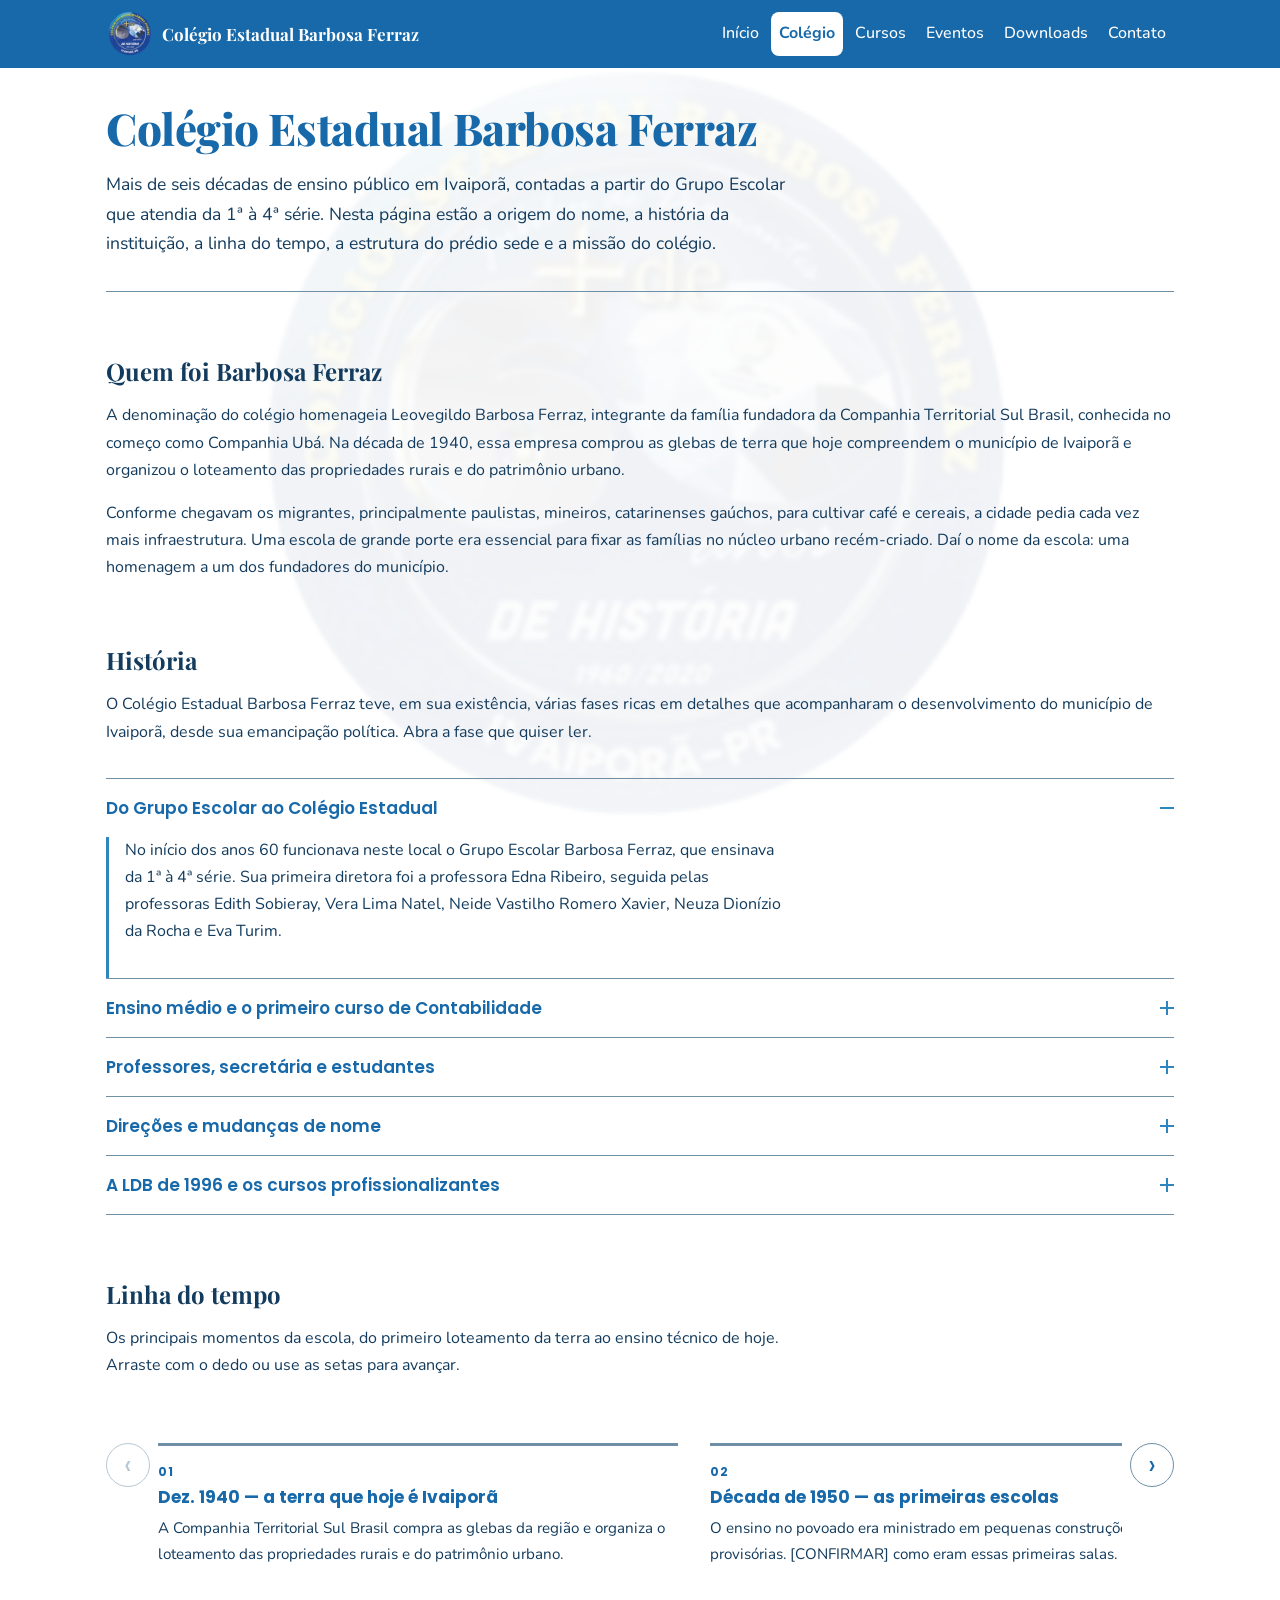
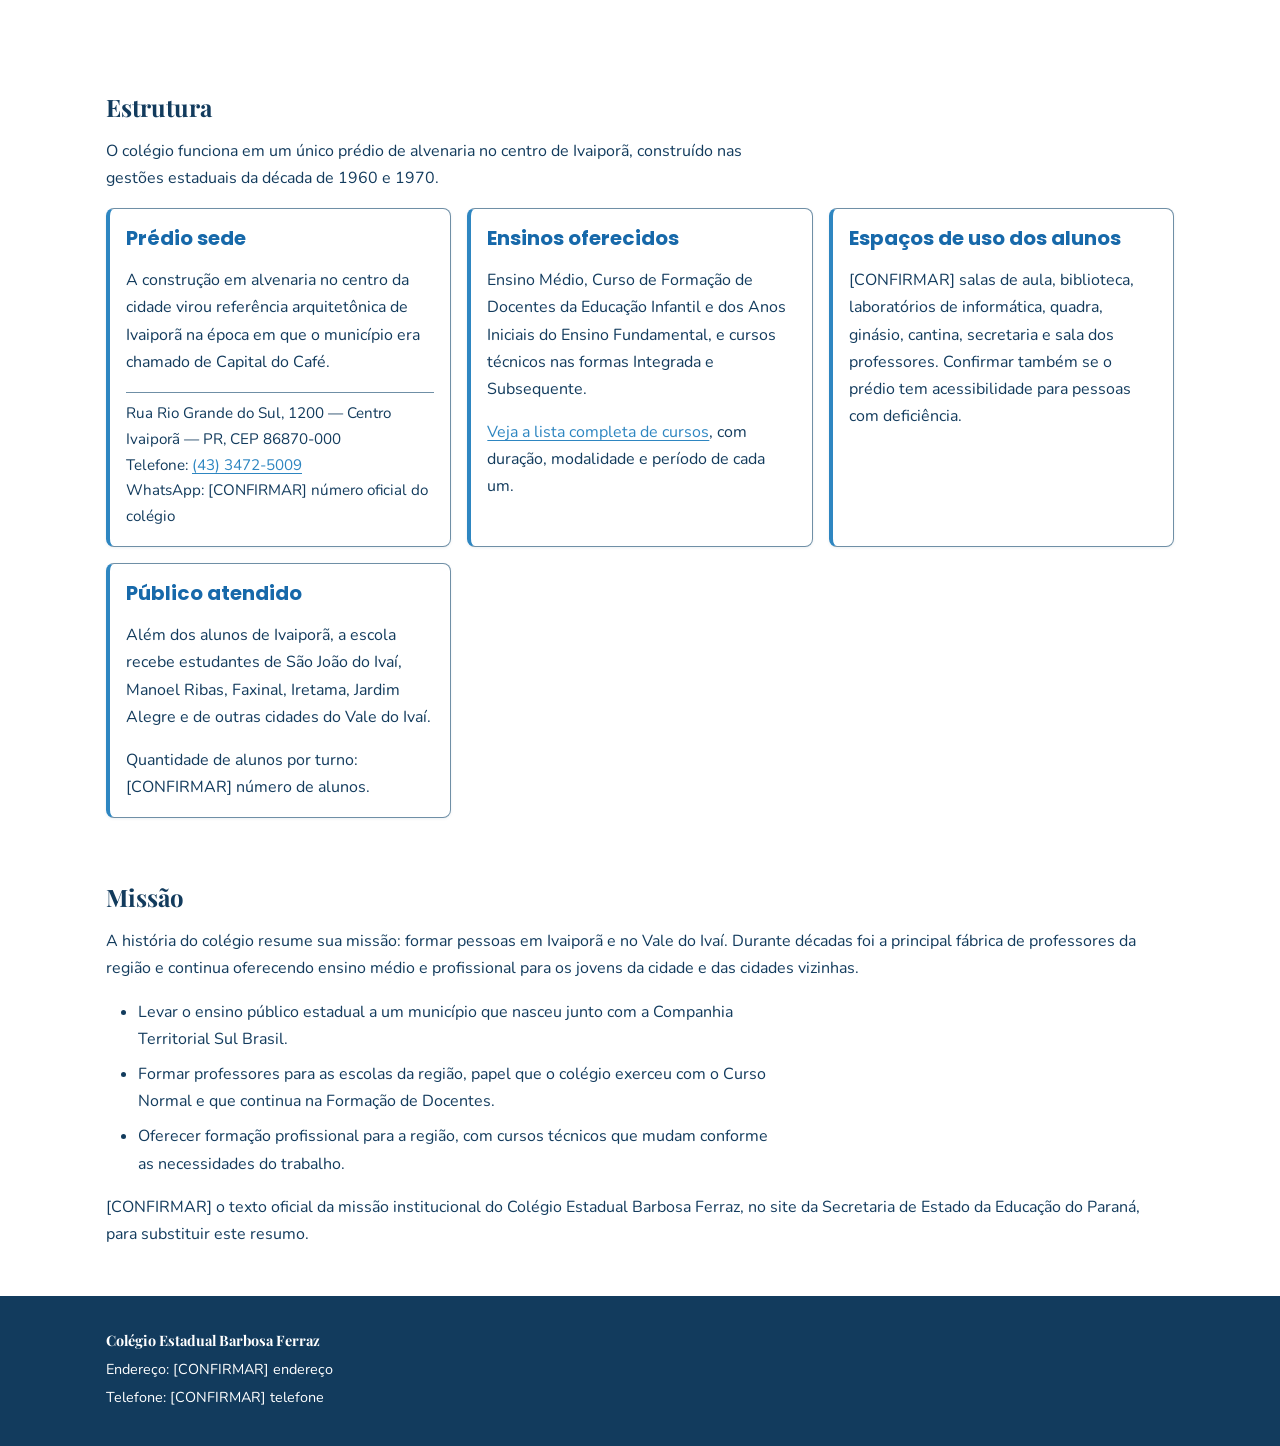
==== commit 4202ce35: "colegio: remove barra de progresso e corrige posicao das setas" ====
--- a/paginas/colegio/index.html
+++ b/paginas/colegio/index.html
@@ -224,8 +224,8 @@
     </section>
 
     <!-- Bloco 3: linha do tempo, para o aluno bater o olho nas datas.
-         A lista rola na horizontal; as setas e a barra de progresso são
-         ligadas pelo JavaScript da página. -->
+         A lista rola na horizontal; as duas setas são ligadas pelo JavaScript
+         da página. -->
     <section id="linha-do-tempo" class="colegio-secao">
       <h2>Linha do tempo</h2>
       <p class="colegio-secao-intro">
@@ -233,9 +233,9 @@
         ensino técnico de hoje. Arraste com o dedo ou use as setas para avançar.
       </p>
 
-      <!-- No celular o trilho ocupa a linha inteira e as setas ficam na linha
-           de baixo, ao lado da barra de progresso. A partir de 768px as setas
-           voltam para as laterais do trilho. -->
+      <!-- No celular o trilho ocupa a linha inteira e as duas setas ficam
+           centralizadas logo abaixo dele. A partir de 768px elas voltam para
+           as laterais do trilho. -->
       <div class="colegio-tempo">
         <ol class="colegio-tempo-lista" id="colegio-tempo-lista" tabindex="0">
 
@@ -371,12 +371,6 @@
                 aria-controls="colegio-tempo-lista" aria-label="Momento anterior">
           <span aria-hidden="true">&#8249;</span>
         </button>
-
-        <!-- Única barra de progresso da linha do tempo. O elemento <progress>
-             do HTML já é acessível: os leitores de tela anunciam "item 3 de 13".
-             O JavaScript só troca o atributo value. -->
-        <progress class="colegio-tempo-progresso" id="colegio-tempo-progresso"
-                  max="13" value="1" aria-label="Progresso da linha do tempo"></progress>
 
         <button type="button" class="colegio-tempo-seta colegio-tempo-seta-proxima"
                 aria-controls="colegio-tempo-lista" aria-label="Próximo momento">
--- a/paginas/colegio/pagina.css
+++ b/paginas/colegio/pagina.css
@@ -152,14 +152,14 @@
 
 /* ========== 3. LINHA DO TEMPO ========== */
 
-/* Grade de duas linhas.
-   No celular: o trilho ocupa a linha inteira e, embaixo dele, a seta da
-   esquerda, a barra de progresso e a seta da direita.
+/* No celular: o trilho ocupa a linha inteira e as duas setas ficam
+   centralizadas logo abaixo dele.
    No computador (ver seção 6) as setas passam para as laterais do trilho. */
 .colegio-tempo {
   display: grid;
-  grid-template-columns: auto minmax(0, 1fr) auto;
-  gap: var(--espaco-md) var(--espaco-sm);
+  /* As colunas 1 e 4 são iguais e vazias: é o que centraliza as setas */
+  grid-template-columns: 1fr auto auto 1fr;
+  gap: var(--espaco-sm);
   margin-top: var(--espaco-lg);
 }
 
@@ -233,15 +233,13 @@
 }
 
 .colegio-tempo-seta-anterior {
-  grid-column: 1;
+  grid-column: 2;
   grid-row: 2;
-  justify-self: start;
 }
 
 .colegio-tempo-seta-proxima {
   grid-column: 3;
   grid-row: 2;
-  justify-self: end;
 }
 
 .colegio-tempo-seta:hover,
@@ -258,42 +256,6 @@
   color: var(--cor-texto-suave);
   opacity: 0.5;
   cursor: default;
-}
-
-/* A única barra de progresso da linha do tempo.
-   É um <progress> do HTML, então o navegador já cuida da leitura por voz e
-   só precisa destas regras para deixar a barra com a cara do site. */
-.colegio-tempo-progresso {
-  grid-column: 2;
-  grid-row: 2;
-  align-self: center;
-  display: block;
-  width: 100%;
-  height: 6px;
-  overflow: hidden;
-  border: none;
-  border-radius: 3px;
-  background-color: var(--cor-fundo-suave);
-  appearance: none;
-  -webkit-appearance: none;
-}
-
-/* Chrome e Safari: a parte ainda não percorrida */
-.colegio-tempo-progresso::-webkit-progress-bar {
-  border-radius: 3px;
-  background-color: var(--cor-fundo-suave);
-}
-
-/* Chrome e Safari: a parte já percorrida */
-.colegio-tempo-progresso::-webkit-progress-value {
-  border-radius: 3px;
-  background-color: var(--cor-secundaria);
-}
-
-/* Firefox: a parte já percorrida */
-.colegio-tempo-progresso::-moz-progress-bar {
-  border-radius: 3px;
-  background-color: var(--cor-secundaria);
 }
 
 /* Aviso para leitores de tela: fica fora da tela, mas é lido */
@@ -352,32 +314,33 @@
 
 /* ========== 6. AJUSTES DE TELA ========== */
 
-/* Computador: as setas voltam para as laterais do trilho e a barra de
-   progresso fica embaixo dele, com a mesma largura dos cards. */
+/* Computador: as setas voltam para as laterais do trilho.
+   O grid-row: 1 é obrigatório: sem ele as setas herdam a linha 2 do celular
+   e ficam embaixo do trilho em vez de ao lado dele. */
 @media (min-width: 768px) {
+  .colegio-tempo {
+    grid-template-columns: auto minmax(0, 1fr) auto;
+  }
+
   .colegio-tempo-lista {
     grid-column: 2;
     grid-row: 1;
   }
 
   .colegio-tempo-seta-anterior {
-    grid-row: 1 / 3;
+    grid-column: 1;
+    grid-row: 1;
     align-self: start;
     justify-self: end;
     margin-top: var(--espaco-lg);
   }
 
   .colegio-tempo-seta-proxima {
-    grid-row: 1 / 3;
+    grid-column: 3;
+    grid-row: 1;
     align-self: start;
     justify-self: start;
     margin-top: var(--espaco-lg);
-  }
-
-  /* A barra não precisa atravessar a tela inteira: acompanha o card */
-  .colegio-tempo-progresso {
-    justify-self: start;
-    max-width: 520px;
   }
 }
 
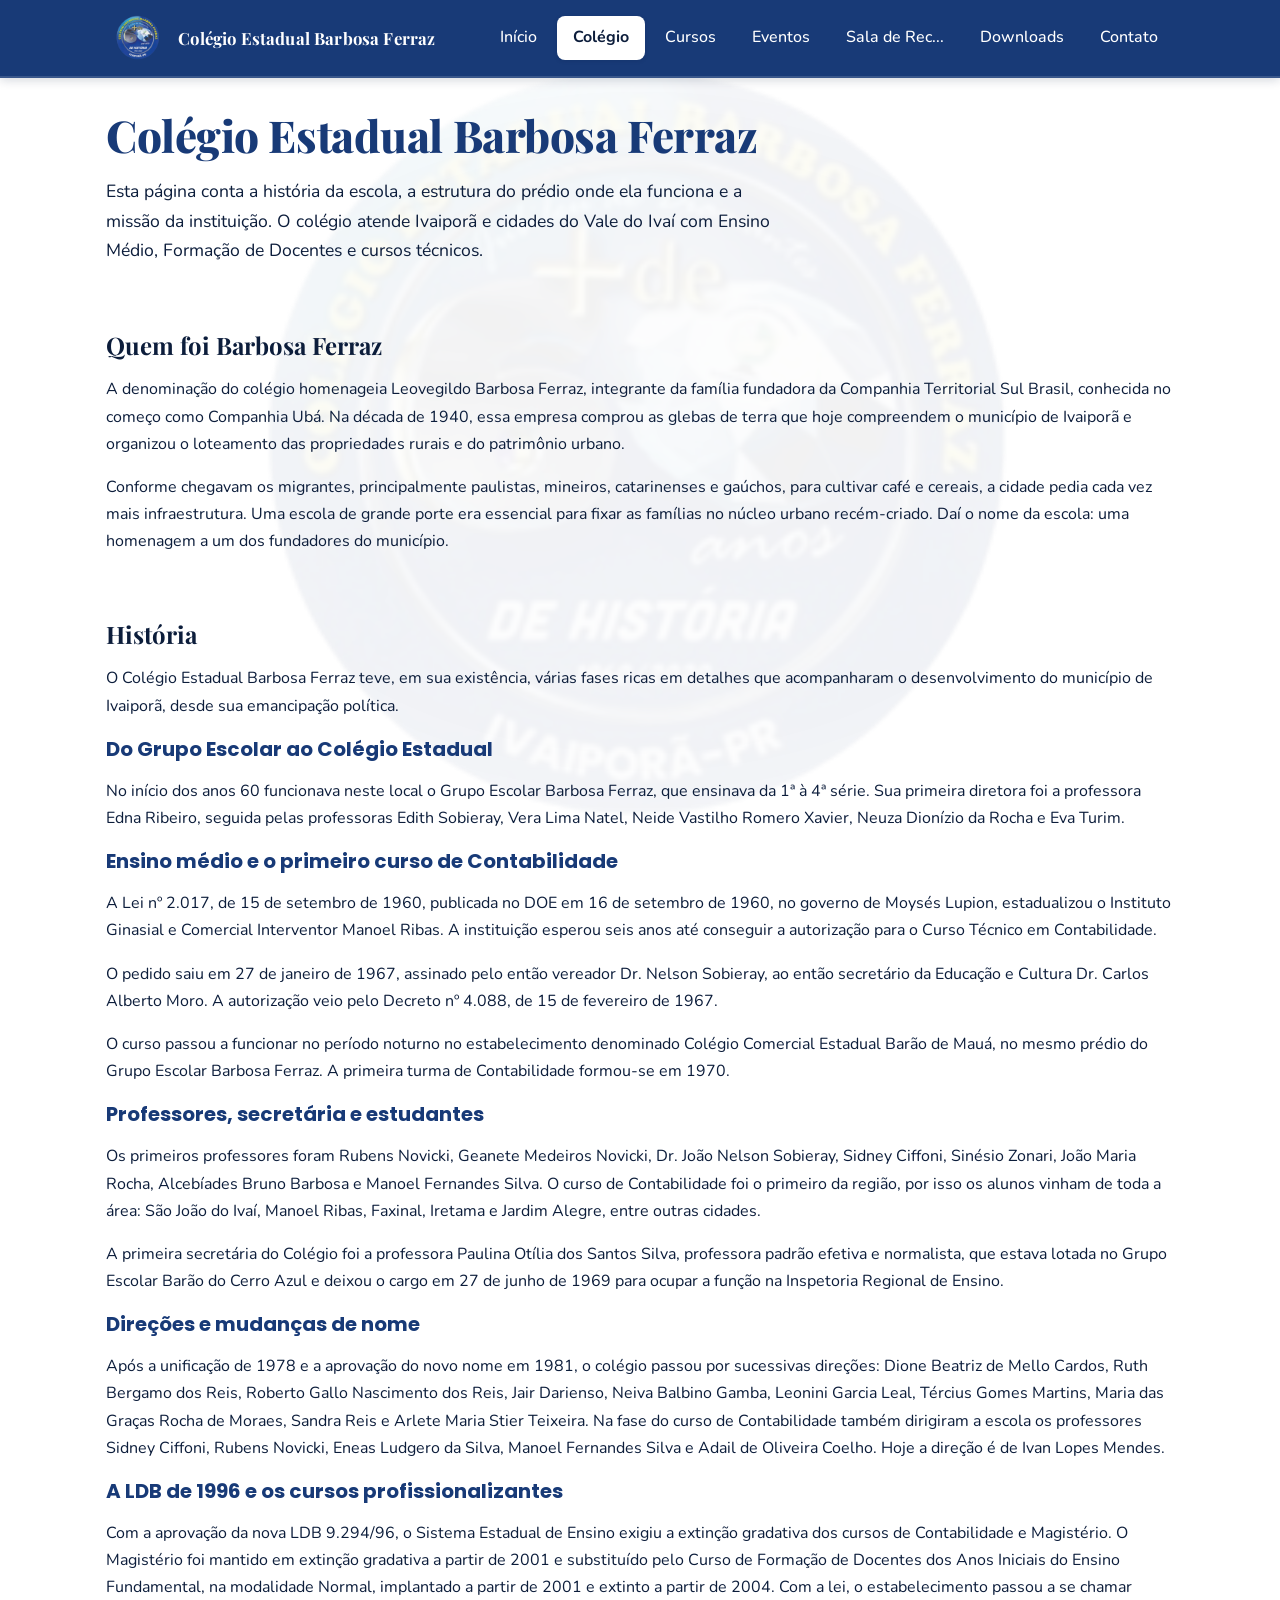
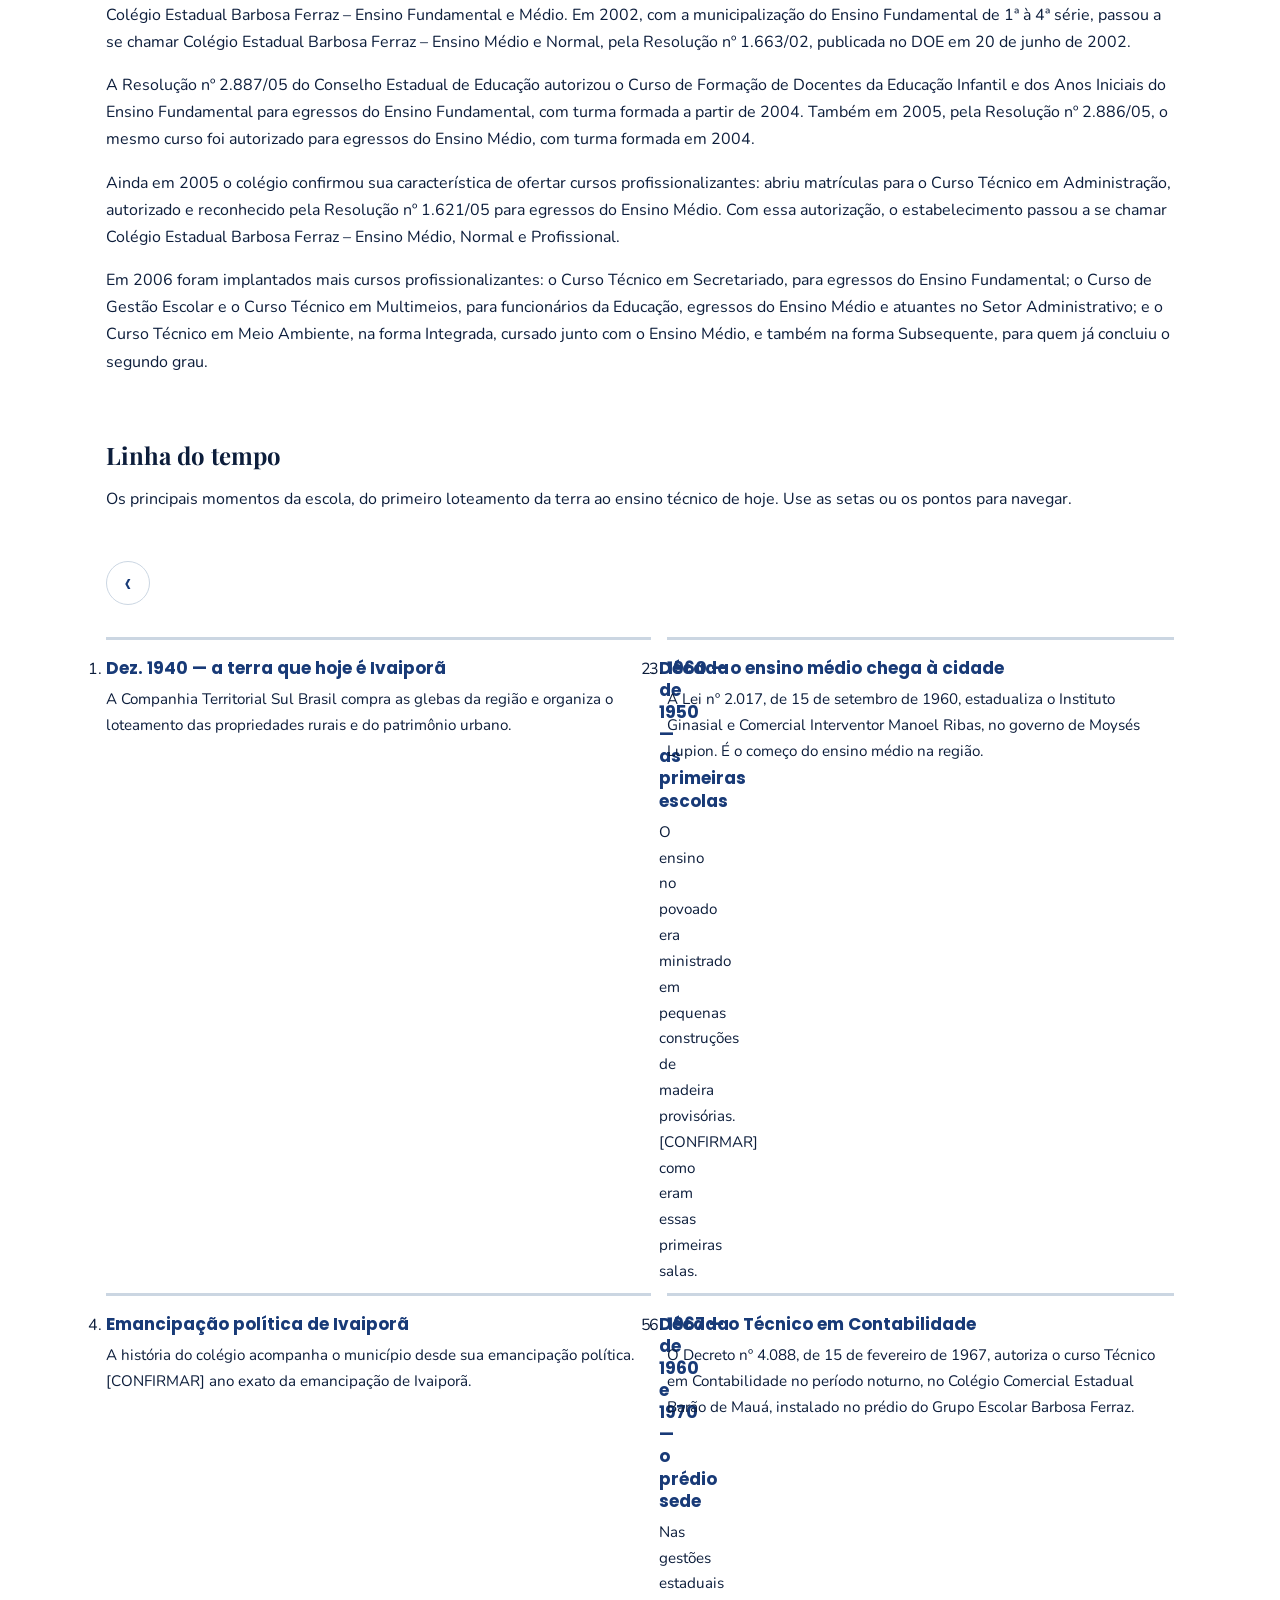
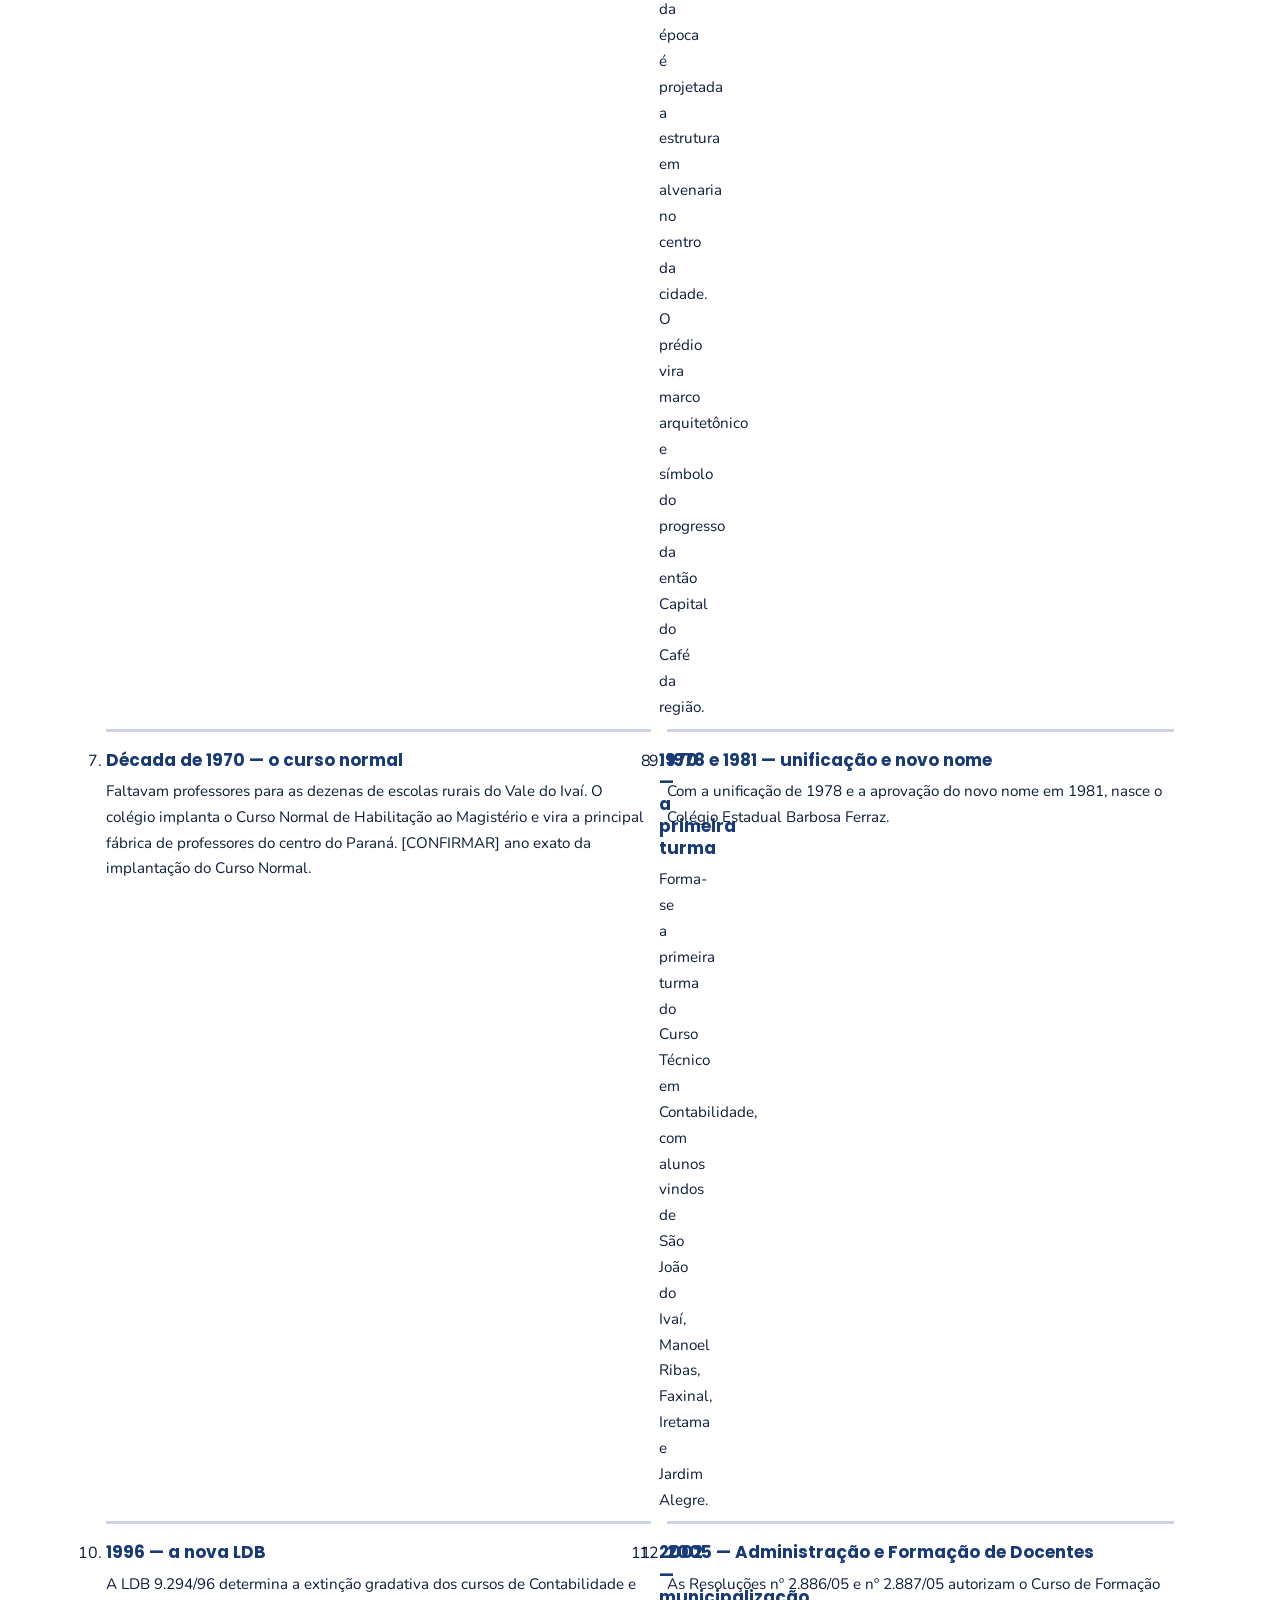
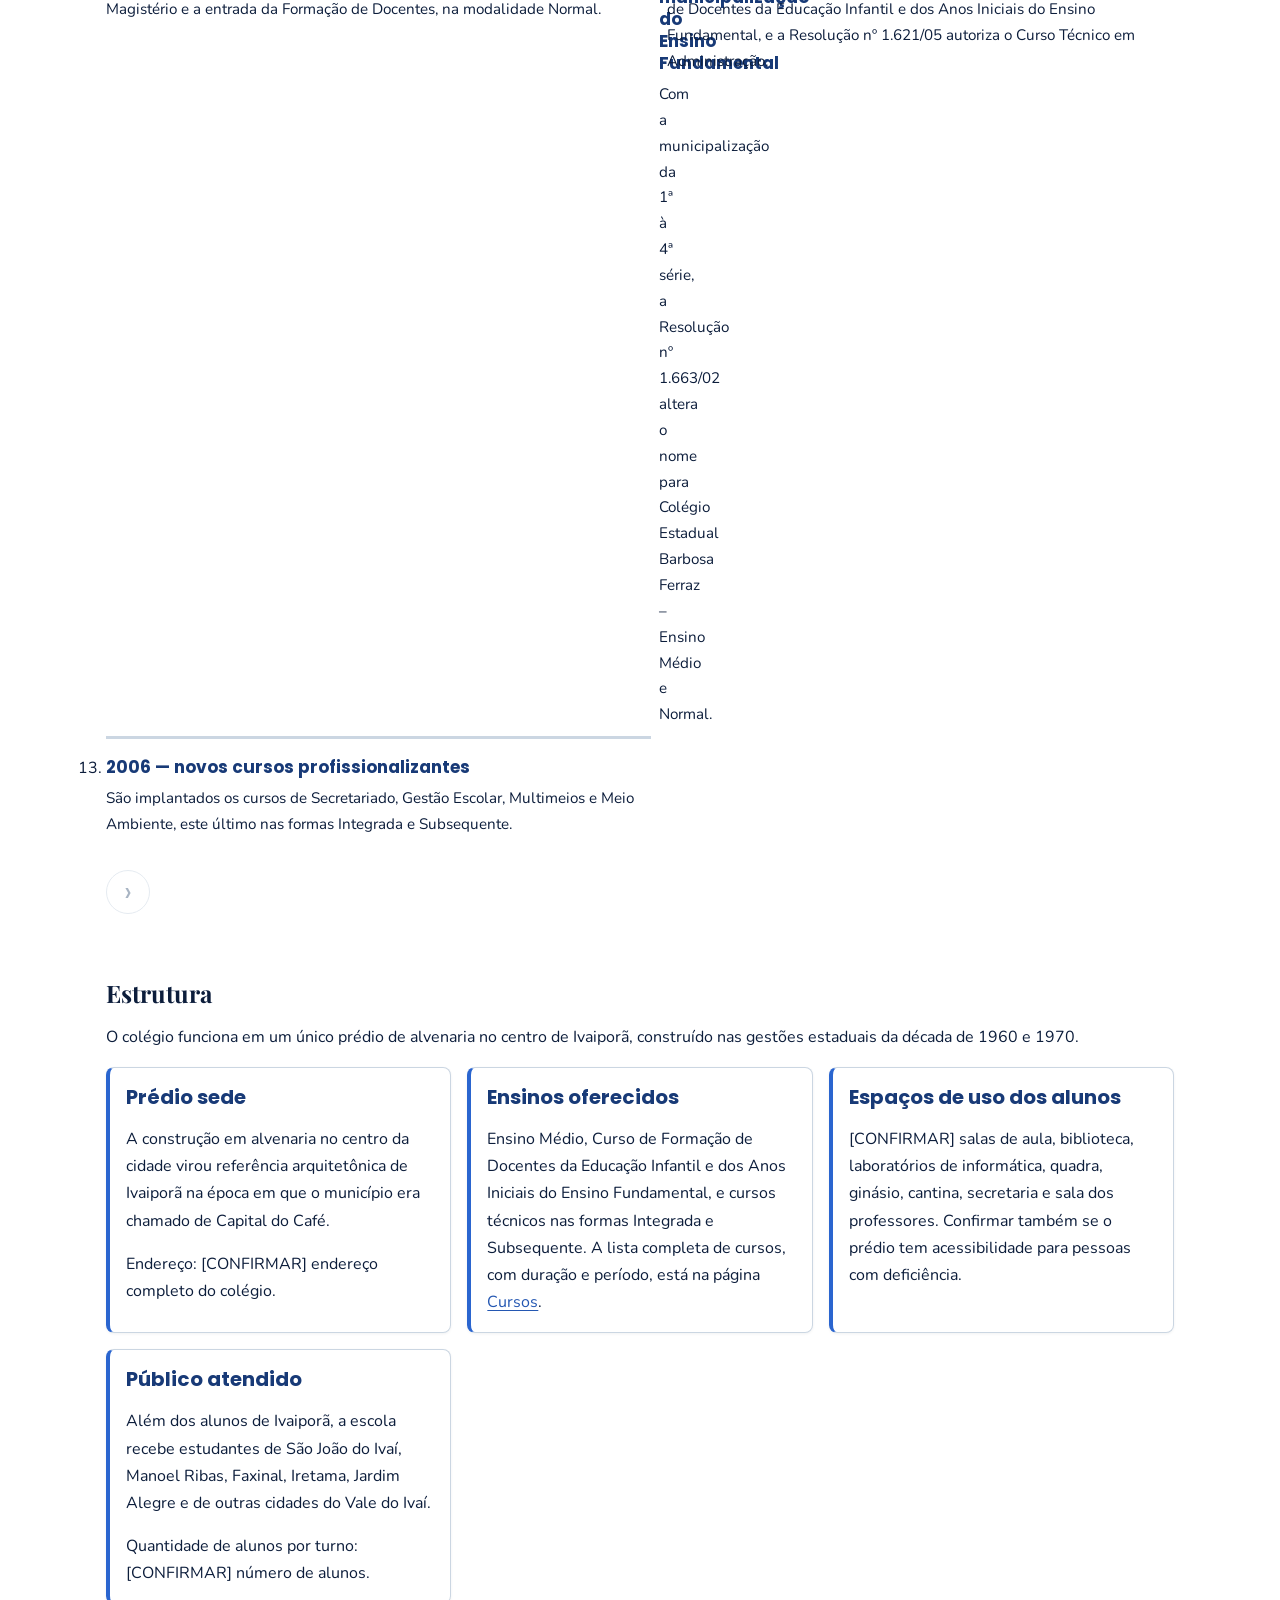
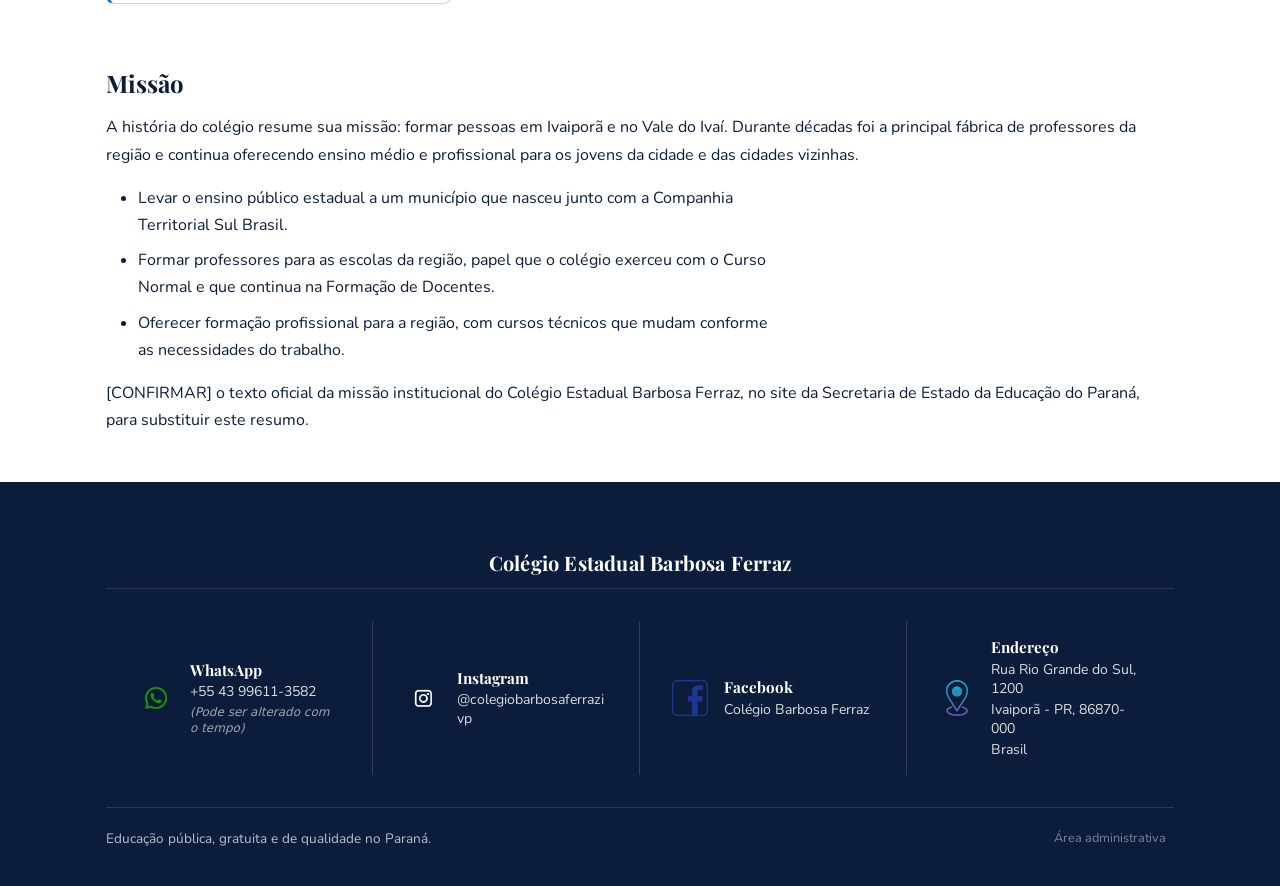
==== commit a08d388f: "refactor: melhora rodapé e bugs de fav-icon" ====
--- a/paginas/colegio/index.html
+++ b/paginas/colegio/index.html
@@ -18,15 +18,12 @@
   <main class="container">
 
     <!-- Abertura da página: um h1 só, como pede o REGRAS.md -->
-    <header class="colegio-abertura">
-      <h1>Colégio Estadual Barbosa Ferraz</h1>
-      <p class="colegio-lead">
-       Mais de seis décadas de ensino público em Ivaiporã, contadas a partir do
-        Grupo Escolar que atendia da 1ª à 4ª série. Nesta página estão a origem
-        do nome, a história da instituição, a linha do tempo, a estrutura do
-        prédio sede e a missão do colégio.
-      </p>
-    </header>
+    <h1>Colégio Estadual Barbosa Ferraz</h1>
+    <p class="colegio-lead">
+      Esta página conta a história da escola, a estrutura do prédio onde ela
+      funciona e a missão da instituição. O colégio atende Ivaiporã e cidades do
+      Vale do Ivaí com Ensino Médio, Formação de Docentes e cursos técnicos.
+    </p>
 
     <!-- Bloco 1: por que o colégio se chama Barbosa Ferraz -->
     <section id="homenagem" class="colegio-secao">
@@ -40,352 +37,255 @@
       </p>
       <p>
         Conforme chegavam os migrantes, principalmente paulistas, mineiros,
-        catarinenses gaúchos, para cultivar café e cereais, a cidade pedia cada
-        vez mais infraestrutura. Uma escola de grande porte era essencial para
-        fixar as famílias no núcleo urbano recém-criado. Daí o nome da escola: uma
+        catarinenses e gaúchos, para cultivar café e cereais, a cidade pedia cada
+        vez mais infraestrutura. Uma escola de grande porte era essencial para fixar
+        as famílias no núcleo urbano recém-criado. Daí o nome da escola: uma
         homenagem a um dos fundadores do município.
       </p>
     </section>
 
-    <!-- Bloco 2: a história da escola.
-         Cada fase é um botão que abre e fecha o texto correspondente. -->
+    <!-- Bloco 2: a história da escola, em ordem cronológica -->
     <section id="historia" class="colegio-secao">
       <h2>História</h2>
       <p>
         O Colégio Estadual Barbosa Ferraz teve, em sua existência, várias fases
         ricas em detalhes que acompanharam o desenvolvimento do município de
-        Ivaiporã, desde sua emancipação política. Abra a fase que quiser ler.
-      </p>
-
-      <div class="colegio-historia">
-
-        <div class="colegio-fase">
-          <h3 class="colegio-fase-titulo">
-            <button type="button" class="colegio-fase-botao" aria-expanded="true"
-                    aria-controls="fase-grupo-escolar">
-              <span>Do Grupo Escolar ao Colégio Estadual</span>
-              <span class="colegio-fase-sinal" aria-hidden="true"></span>
-            </button>
-          </h3>
-          <div class="colegio-fase-painel" id="fase-grupo-escolar">
-            <div class="colegio-fase-conteudo">
-              <p>
-                No início dos anos 60 funcionava neste local o Grupo Escolar
-                Barbosa Ferraz, que ensinava da 1ª à 4ª série. Sua primeira
-                diretora foi a professora Edna Ribeiro, seguida pelas
-                professoras Edith Sobieray, Vera Lima Natel, Neide Vastilho
-                Romero Xavier, Neuza Dionízio da Rocha e Eva Turim.
-              </p>
-            </div>
-          </div>
-        </div>
-
-        <div class="colegio-fase">
-          <h3 class="colegio-fase-titulo">
-            <button type="button" class="colegio-fase-botao" aria-expanded="false"
-                    aria-controls="fase-contabilidade">
-              <span>Ensino médio e o primeiro curso de Contabilidade</span>
-              <span class="colegio-fase-sinal" aria-hidden="true"></span>
-            </button>
-          </h3>
-          <div class="colegio-fase-painel" id="fase-contabilidade" hidden>
-            <div class="colegio-fase-conteudo">
-              <p>
-                A Lei nº 2.017, de 15 de setembro de 1960, publicada no DOE em 16
-                de setembro de 1960, no governo de Moysés Lupion, estadualizou o
-                Instituto Ginasial e Comercial Interventor Manoel Ribas. A
-                instituição esperou seis anos até conseguir a autorização para o
-                Curso Técnico em Contabilidade.
-              </p>
-              <p>
-                O pedido saiu em 27 de janeiro de 1967, assinado pelo então
-                vereador Dr. Nelson Sobieray, ao então secretário da Educação e
-                Cultura Dr. Carlos Alberto Moro. A autorização veio pelo Decreto
-                nº 4.088, de 15 de fevereiro de 1967.
-              </p>
-              <p>
-                O curso passou a funcionar no período noturno no estabelecimento
-                denominado Colégio Comercial Estadual Barão de Mauá, no mesmo
-                prédio do Grupo Escolar Barbosa Ferraz. A primeira turma de
-                Contabilidade formou-se em 1970.
-              </p>
-            </div>
-          </div>
-        </div>
-
-        <div class="colegio-fase">
-          <h3 class="colegio-fase-titulo">
-            <button type="button" class="colegio-fase-botao" aria-expanded="false"
-                    aria-controls="fase-primeiros-professores">
-              <span>Professores, secretária e estudantes</span>
-              <span class="colegio-fase-sinal" aria-hidden="true"></span>
-            </button>
-          </h3>
-          <div class="colegio-fase-painel" id="fase-primeiros-professores" hidden>
-            <div class="colegio-fase-conteudo">
-              <p>
-                Os primeiros professores foram Rubens Novicki, Geanete Medeiros
-                Novicki, Dr. João Nelson Sobieray, Sidney Ciffoni, Sinésio Zonari,
-                João Maria Rocha, Alcebíades Bruno Barbosa e Manoel Fernandes
-                Silva. O curso de Contabilidade foi o primeiro da região, por isso
-                os alunos vinham de toda a área: São João do Ivaí, Manoel Ribas,
-                Faxinal, Iretama e Jardim Alegre, entre outras cidades.
-              </p>
-              <p>
-                A primeira secretária do Colégio foi a professora Paulina Otília
-                dos Santos Silva, professora padrão efetiva e normalista, que
-                estava lotada no Grupo Escolar Barão do Cerro Azul e deixou o
-                cargo em 27 de junho de 1969 para ocupar a função na Inspetoria
-                Regional de Ensino.
-              </p>
-            </div>
-          </div>
-        </div>
-
-        <div class="colegio-fase">
-          <h3 class="colegio-fase-titulo">
-            <button type="button" class="colegio-fase-botao" aria-expanded="false"
-                    aria-controls="fase-direcoes">
-              <span>Direções e mudanças de nome</span>
-              <span class="colegio-fase-sinal" aria-hidden="true"></span>
-            </button>
-          </h3>
-          <div class="colegio-fase-painel" id="fase-direcoes" hidden>
-            <div class="colegio-fase-conteudo">
-              <p>
-                Após a unificação de 1978 e a aprovação do novo nome em 1981, o
-                colégio passou por sucessivas direções: Dione Beatriz de Mello
-                Cardos, Ruth Bergamo dos Reis, Roberto Gallo Nascimento dos
-                Reis, Jair Darienso, Neiva Balbino Gamba, Leonini Garcia Leal,
-                Tércius Gomes Martins, Maria das Graças Rocha de Moraes, Sandra
-                Reis e Arlete Maria Stier Teixeira. Na fase do curso de
-                Contabilidade também dirigiram a escola os professores Sidney
-                Ciffoni, Rubens Novicki, Eneas Ludgero da Silva, Manoel Fernandes
-                Silva e Adail de Oliveira Coelho. Hoje a direção é de Ivan Lopes
-                Mendes.
-              </p>
-            </div>
-          </div>
-        </div>
-
-        <div class="colegio-fase">
-          <h3 class="colegio-fase-titulo">
-            <button type="button" class="colegio-fase-botao" aria-expanded="false"
-                    aria-controls="fase-ldb">
-              <span>A LDB de 1996 e os cursos profissionalizantes</span>
-              <span class="colegio-fase-sinal" aria-hidden="true"></span>
-            </button>
-          </h3>
-          <div class="colegio-fase-painel" id="fase-ldb" hidden>
-            <div class="colegio-fase-conteudo">
-              <p>
-                Com a aprovação da nova LDB 9.294/96, o Sistema Estadual de Ensino
-                exigiu a extinção gradativa dos cursos de Contabilidade e
-                Magistério. O Magistério foi mantido em extinção gradativa a
-                partir de 2001 e substituído pelo Curso de Formação de Docentes
-                dos Anos Iniciais do Ensino Fundamental, na modalidade Normal,
-                implantado a partir de 2001 e extinto a partir de 2004. Com a lei,
-                o estabelecimento passou a se chamar Colégio Estadual Barbosa
-                Ferraz — Ensino Fundamental e Médio. Em 2002, com a
-                municipalização do Ensino Fundamental de 1ª à 4ª série, passou a
-                se chamar Colégio Estadual Barbosa Ferraz — Ensino Médio e Normal,
-                pela Resolução nº 1.663/02, publicada no DOE em 20 de junho de 2002.
-              </p>
-              <p>
-                A Resolução nº 2.887/05 do Conselho Estadual de Educação autorizou
-                o Curso de Formação de Docentes da Educação Infantil e dos Anos
-                Iniciais do Ensino Fundamental para egressos do Ensino Fundamental,
-                com turma formada a partir de 2004. Também em 2005, pela Resolução
-                nº 2.886/05, o mesmo curso foi autorizado para egressos do Ensino
-                Médio, com turma formada em 2004.
-              </p>
-              <p>
-                Ainda em 2005 o colégio confirmou sua característica de ofertar
-                cursos profissionalizantes: abriu matrículas para o Curso Técnico
-                em Administração, autorizado e reconhecido pela Resolução
-                nº 1.621/05 para egressos do Ensino Médio. Com essa autorização, o
-                estabelecimento passou a se chamar Colégio Estadual Barbosa Ferraz
-                — Ensino Médio, Normal e Profissional.
-              </p>
-              <p>
-                Em 2006 foram implantados mais cursos profissionalizantes: o Curso
-                Técnico em Secretariado, para egressos do Ensino Fundamental; o
-                Curso de Gestão Escolar e o Curso Técnico em Multimeios, para
-                funcionários da Educação, egressos do Ensino Médio e atuantes no
-                Setor Administrativo; e o Curso Técnico em Meio Ambiente, na forma
-                Integrada, cursado junto com o Ensino Médio, e também na forma
-                Subsequente, para quem já concluiu o segundo grau.
-              </p>
-            </div>
-          </div>
-        </div>
-
-      </div>
-    </section>
-
-    <!-- Bloco 3: linha do tempo, para o aluno bater o olho nas datas.
-         A lista rola na horizontal; as duas setas são ligadas pelo JavaScript
-         da página. -->
+        Ivaiporã, desde sua emancipação política.
+      </p>
+
+      <h3>Do Grupo Escolar ao Colégio Estadual</h3>
+      <p>
+        No início dos anos 60 funcionava neste local o Grupo Escolar Barbosa
+        Ferraz, que ensinava da 1ª à 4ª série. Sua primeira diretora foi a
+        professora Edna Ribeiro, seguida pelas professoras Edith Sobieray, Vera
+        Lima Natel, Neide Vastilho Romero Xavier, Neuza Dionízio da Rocha e Eva
+        Turim.
+      </p>
+
+      <h3>Ensino médio e o primeiro curso de Contabilidade</h3>
+      <p>
+        A Lei nº 2.017, de 15 de setembro de 1960, publicada no DOE em 16 de
+        setembro de 1960, no governo de Moysés Lupion, estadualizou o Instituto
+        Ginasial e Comercial Interventor Manoel Ribas. A instituição esperou seis
+        anos até conseguir a autorização para o Curso Técnico em Contabilidade.
+      </p>
+      <p>
+        O pedido saiu em 27 de janeiro de 1967, assinado pelo então vereador Dr.
+        Nelson Sobieray, ao então secretário da Educação e Cultura Dr. Carlos
+        Alberto Moro. A autorização veio pelo Decreto nº 4.088, de 15 de fevereiro
+        de 1967.
+      </p>
+      <p>
+        O curso passou a funcionar no período noturno no estabelecimento
+        denominado Colégio Comercial Estadual Barão de Mauá, no mesmo prédio do
+        Grupo Escolar Barbosa Ferraz. A primeira turma de Contabilidade formou-se
+        em 1970.
+      </p>
+
+      <h3>Professores, secretária e estudantes</h3>
+      <p>
+        Os primeiros professores foram Rubens Novicki, Geanete Medeiros Novicki,
+        Dr. João Nelson Sobieray, Sidney Ciffoni, Sinésio Zonari, João Maria Rocha,
+        Alcebíades Bruno Barbosa e Manoel Fernandes Silva. O curso de Contabilidade
+        foi o primeiro da região, por isso os alunos vinham de toda a área:
+        São João do Ivaí, Manoel Ribas, Faxinal, Iretama e Jardim Alegre, entre
+        outras cidades.
+      </p>
+      <p>
+        A primeira secretária do Colégio foi a professora Paulina Otília dos Santos
+        Silva, professora padrão efetiva e normalista, que estava lotada no Grupo
+        Escolar Barão do Cerro Azul e deixou o cargo em 27 de junho de 1969 para
+        ocupar a função na Inspetoria Regional de Ensino.
+      </p>
+
+      <h3>Direções e mudanças de nome</h3>
+      <p>
+        Após a unificação de 1978 e a aprovação do novo nome em 1981, o colégio
+        passou por sucessivas direções: Dione Beatriz de Mello Cardos, Ruth
+        Bergamo dos Reis, Roberto Gallo Nascimento dos Reis, Jair Darienso, Neiva
+        Balbino Gamba, Leonini Garcia Leal, Tércius Gomes Martins, Maria das Graças
+        Rocha de Moraes, Sandra Reis e Arlete Maria Stier Teixeira. Na fase do
+        curso de Contabilidade também dirigiram a escola os professores Sidney
+        Ciffoni, Rubens Novicki, Eneas Ludgero da Silva, Manoel Fernandes Silva e
+        Adail de Oliveira Coelho. Hoje a direção é de Ivan Lopes Mendes.
+      </p>
+
+      <h3>A LDB de 1996 e os cursos profissionalizantes</h3>
+      <p>
+        Com a aprovação da nova LDB 9.294/96, o Sistema Estadual de Ensino exigiu a
+        extinção gradativa dos cursos de Contabilidade e Magistério. O Magistério
+        foi mantido em extinção gradativa a partir de 2001 e substituído pelo
+        Curso de Formação de Docentes dos Anos Iniciais do Ensino Fundamental, na
+        modalidade Normal, implantado a partir de 2001 e extinto a partir de 2004.
+        Com a lei, o estabelecimento passou a se chamar Colégio Estadual Barbosa
+        Ferraz – Ensino Fundamental e Médio. Em 2002, com a municipalização do
+        Ensino Fundamental de 1ª à 4ª série, passou a se chamar Colégio Estadual
+        Barbosa Ferraz – Ensino Médio e Normal, pela Resolução nº 1.663/02,
+        publicada no DOE em 20 de junho de 2002.
+      </p>
+      <p>
+        A Resolução nº 2.887/05 do Conselho Estadual de Educação autorizou o Curso
+        de Formação de Docentes da Educação Infantil e dos Anos Iniciais do Ensino
+        Fundamental para egressos do Ensino Fundamental, com turma formada a
+        partir de 2004. Também em 2005, pela Resolução nº 2.886/05, o mesmo curso
+        foi autorizado para egressos do Ensino Médio, com turma formada em 2004.
+      </p>
+      <p>
+        Ainda em 2005 o colégio confirmou sua característica de ofertar cursos
+        profissionalizantes: abriu matrículas para o Curso Técnico em
+        Administração, autorizado e reconhecido pela Resolução nº 1.621/05 para
+        egressos do Ensino Médio. Com essa autorização, o estabelecimento passou a
+        se chamar Colégio Estadual Barbosa Ferraz – Ensino Médio, Normal e
+        Profissional.
+      </p>
+      <p>
+        Em 2006 foram implantados mais cursos profissionalizantes: o Curso Técnico
+        em Secretariado, para egressos do Ensino Fundamental; o Curso de Gestão
+        Escolar e o Curso Técnico em Multimeios, para funcionários da Educação,
+        egressos do Ensino Médio e atuantes no Setor Administrativo; e o Curso
+        Técnico em Meio Ambiente, na forma Integrada, cursado junto com o Ensino
+        Médio, e também na forma Subsequente, para quem já concluiu o segundo grau.
+      </p>
+    </section>
+
+    <!-- Bloco 3: linha do tempo, para o aluno bater o olho nas datas -->
     <section id="linha-do-tempo" class="colegio-secao">
       <h2>Linha do tempo</h2>
-      <p class="colegio-secao-intro">
+      <p>
         Os principais momentos da escola, do primeiro loteamento da terra ao
-        ensino técnico de hoje. Arraste com o dedo ou use as setas para avançar.
-      </p>
-
-      <!-- No celular o trilho ocupa a linha inteira e as duas setas ficam
-           centralizadas logo abaixo dele. A partir de 768px elas voltam para
-           as laterais do trilho. -->
-      <div class="colegio-tempo">
-        <ol class="colegio-tempo-lista" id="colegio-tempo-lista" tabindex="0">
-
-          <li class="colegio-tempo-item">
-            <p class="colegio-tempo-marca">01</p>
-            <h3>Dez. 1940 — a terra que hoje é Ivaiporã</h3>
-            <p>
-              A Companhia Territorial Sul Brasil compra as glebas da região e
-              organiza o loteamento das propriedades rurais e do patrimônio urbano.
-            </p>
-          </li>
-
-          <li class="colegio-tempo-item">
-            <p class="colegio-tempo-marca">02</p>
-            <h3>Década de 1950 — as primeiras escolas</h3>
-            <p>
-              O ensino no povoado era ministrado em pequenas construções de madeira
-              provisórias. [CONFIRMAR] como eram essas primeiras salas.
-            </p>
-          </li>
-
-          <li class="colegio-tempo-item">
-            <p class="colegio-tempo-marca">03</p>
-            <h3>1960 — o ensino médio chega à cidade</h3>
-            <p>
-              A Lei nº 2.017, de 15 de setembro de 1960, estadualiza o Instituto
-              Ginasial e Comercial Interventor Manoel Ribas, no governo de Moysés
-              Lupion. É o começo do ensino médio na região.
-            </p>
-          </li>
-
-          <li class="colegio-tempo-item">
-            <p class="colegio-tempo-marca">04</p>
-            <h3>Emancipação política de Ivaiporã</h3>
-            <p>
-              A história do colégio acompanha o município desde sua emancipação
-              política. [CONFIRMAR] ano exato da emancipação de Ivaiporã.
-            </p>
-          </li>
-
-          <li class="colegio-tempo-item">
-            <p class="colegio-tempo-marca">05</p>
-            <h3>Década de 1960 e 1970 — o prédio sede</h3>
-            <p>
-              Nas gestões estaduais da época é projetada a estrutura em alvenaria no
-              centro da cidade. O prédio vira marco arquitetônico e símbolo do
-              progresso da então Capital do Café da região.
-            </p>
-          </li>
-
-          <li class="colegio-tempo-item">
-            <p class="colegio-tempo-marca">06</p>
-            <h3>1967 — o Técnico em Contabilidade</h3>
-            <p>
-              O Decreto nº 4.088, de 15 de fevereiro de 1967, autoriza o curso
-              Técnico em Contabilidade no período noturno, no Colégio Comercial
-              Estadual Barão de Mauá, instalado no prédio do Grupo Escolar Barbosa
-              Ferraz.
-            </p>
-          </li>
-
-          <li class="colegio-tempo-item">
-            <p class="colegio-tempo-marca">07</p>
-            <h3>Década de 1970 — o curso normal</h3>
-            <p>
-              Faltavam professores para as dezenas de escolas rurais do Vale do
-              Ivaí. O colégio implanta o Curso Normal de Habilitação ao Magistério e
-              vira a principal fábrica de professores do centro do Paraná.
-              [CONFIRMAR] ano exato da implantação do Curso Normal.
-            </p>
-          </li>
-
-          <li class="colegio-tempo-item">
-            <p class="colegio-tempo-marca">08</p>
-            <h3>1970 — a primeira turma</h3>
-            <p>
-              Forma-se a primeira turma do Curso Técnico em Contabilidade, com
-              alunos vindos de São João do Ivaí, Manoel Ribas, Faxinal, Iretama e
-              Jardim Alegre.
-            </p>
-          </li>
-
-          <li class="colegio-tempo-item">
-            <p class="colegio-tempo-marca">09</p>
-            <h3>1978 e 1981 — unificação e novo nome</h3>
-            <p>
-              Com a unificação de 1978 e a aprovação do novo nome em 1981, nasce o
-              Colégio Estadual Barbosa Ferraz.
-            </p>
-          </li>
-
-          <li class="colegio-tempo-item">
-            <p class="colegio-tempo-marca">10</p>
-            <h3>1996 — a nova LDB</h3>
-            <p>
-              A LDB 9.294/96 determina a extinção gradativa dos cursos de
-              Contabilidade e Magistério e a entrada da Formação de Docentes, na
-              modalidade Normal.
-            </p>
-          </li>
-
-          <li class="colegio-tempo-item">
-            <p class="colegio-tempo-marca">11</p>
-            <h3>2002 — municipalização do Ensino Fundamental</h3>
-            <p>
-              Com a municipalização da 1ª à 4ª série, a Resolução nº 1.663/02 altera
-              o nome para Colégio Estadual Barbosa Ferraz — Ensino Médio e Normal.
-            </p>
-          </li>
-
-          <li class="colegio-tempo-item">
-            <p class="colegio-tempo-marca">12</p>
-            <h3>2005 — Administração e Formação de Docentes</h3>
-            <p>
-              As Resoluções nº 2.886/05 e nº 2.887/05 autorizam o Curso de Formação
-              de Docentes da Educação Infantil e dos Anos Iniciais do Ensino
-              Fundamental, e a Resolução nº 1.621/05 autoriza o Curso Técnico em
-              Administração.
-            </p>
-          </li>
-
-          <li class="colegio-tempo-item">
-            <p class="colegio-tempo-marca">13</p>
-            <h3>2006 — novos cursos profissionalizantes</h3>
-            <p>
-              São implantados os cursos de Secretariado, Gestão Escolar, Multimeios
-              e Meio Ambiente, este último nas formas Integrada e Subsequente.
-            </p>
-          </li>
+        ensino técnico de hoje. Use as setas ou os pontos para navegar.
+      </p>
+
+      <div class="colegio-tempo-carrossel">
+        <button type="button" class="colegio-tempo-seta colegio-tempo-seta-anterior" aria-label="Ver momento anterior">‹</button>
+
+        <ol class="colegio-tempo" id="colegio-tempo-lista">
+
+        <li class="colegio-tempo-item">
+          <h3>Dez. 1940 — a terra que hoje é Ivaiporã</h3>
+          <p>
+            A Companhia Territorial Sul Brasil compra as glebas da região e
+            organiza o loteamento das propriedades rurais e do patrimônio urbano.
+          </p>
+        </li>
+
+        <li class="colegio-tempo-item">
+          <h3>Década de 1950 — as primeiras escolas</h3>
+          <p>
+            O ensino no povoado era ministrado em pequenas construções de madeira
+            provisórias. [CONFIRMAR] como eram essas primeiras salas.
+          </p>
+        </li>
+
+        <li class="colegio-tempo-item">
+          <h3>1960 — o ensino médio chega à cidade</h3>
+          <p>
+            A Lei nº 2.017, de 15 de setembro de 1960, estadualiza o Instituto
+            Ginasial e Comercial Interventor Manoel Ribas, no governo de Moysés
+            Lupion. É o começo do ensino médio na região.
+          </p>
+        </li>
+
+        <li class="colegio-tempo-item">
+          <h3>Emancipação política de Ivaiporã</h3>
+          <p>
+            A história do colégio acompanha o município desde sua emancipação
+            política. [CONFIRMAR] ano exato da emancipação de Ivaiporã.
+          </p>
+        </li>
+
+        <li class="colegio-tempo-item">
+          <h3>Década de 1960 e 1970 — o prédio sede</h3>
+          <p>
+            Nas gestões estaduais da época é projetada a estrutura em alvenaria no
+            centro da cidade. O prédio vira marco arquitetônico e símbolo do
+            progresso da então Capital do Café da região.
+          </p>
+        </li>
+
+        <li class="colegio-tempo-item">
+          <h3>1967 — o Técnico em Contabilidade</h3>
+          <p>
+            O Decreto nº 4.088, de 15 de fevereiro de 1967, autoriza o curso
+            Técnico em Contabilidade no período noturno, no Colégio Comercial
+            Estadual Barão de Mauá, instalado no prédio do Grupo Escolar Barbosa
+            Ferraz.
+          </p>
+        </li>
+
+        <li class="colegio-tempo-item">
+          <h3>Década de 1970 — o curso normal</h3>
+          <p>
+            Faltavam professores para as dezenas de escolas rurais do Vale do
+            Ivaí. O colégio implanta o Curso Normal de Habilitação ao Magistério e
+            vira a principal fábrica de professores do centro do Paraná.
+            [CONFIRMAR] ano exato da implantação do Curso Normal.
+          </p>
+        </li>
+
+        <li class="colegio-tempo-item">
+          <h3>1970 — a primeira turma</h3>
+          <p>
+            Forma-se a primeira turma do Curso Técnico em Contabilidade, com alunos
+            vindos de São João do Ivaí, Manoel Ribas, Faxinal, Iretama e Jardim
+            Alegre.
+          </p>
+        </li>
+
+        <li class="colegio-tempo-item">
+          <h3>1978 e 1981 — unificação e novo nome</h3>
+          <p>
+            Com a unificação de 1978 e a aprovação do novo nome em 1981, nasce o
+            Colégio Estadual Barbosa Ferraz.
+          </p>
+        </li>
+
+        <li class="colegio-tempo-item">
+          <h3>1996 — a nova LDB</h3>
+          <p>
+            A LDB 9.294/96 determina a extinção gradativa dos cursos de Contabilidade
+            e Magistério e a entrada da Formação de Docentes, na modalidade Normal.
+          </p>
+        </li>
+
+        <li class="colegio-tempo-item">
+          <h3>2002 — municipalização do Ensino Fundamental</h3>
+          <p>
+            Com a municipalização da 1ª à 4ª série, a Resolução nº 1.663/02 altera
+            o nome para Colégio Estadual Barbosa Ferraz – Ensino Médio e Normal.
+          </p>
+        </li>
+
+        <li class="colegio-tempo-item">
+          <h3>2005 — Administração e Formação de Docentes</h3>
+          <p>
+            As Resoluções nº 2.886/05 e nº 2.887/05 autorizam o Curso de Formação
+            de Docentes da Educação Infantil e dos Anos Iniciais do Ensino
+            Fundamental, e a Resolução nº 1.621/05 autoriza o Curso Técnico em
+            Administração.
+          </p>
+        </li>
+
+        <li class="colegio-tempo-item">
+          <h3>2006 — novos cursos profissionalizantes</h3>
+          <p>
+            São implantados os cursos de Secretariado, Gestão Escolar, Multimeios e
+            Meio Ambiente, este último nas formas Integrada e Subsequente.
+          </p>
+        </li>
         </ol>
 
-        <button type="button" class="colegio-tempo-seta colegio-tempo-seta-anterior"
-                aria-controls="colegio-tempo-lista" aria-label="Momento anterior">
-          <span aria-hidden="true">&#8249;</span>
-        </button>
-
-        <button type="button" class="colegio-tempo-seta colegio-tempo-seta-proxima"
-                aria-controls="colegio-tempo-lista" aria-label="Próximo momento">
-          <span aria-hidden="true">&#8250;</span>
-        </button>
+        <button type="button" class="colegio-tempo-seta colegio-tempo-seta-proxima" aria-label="Ver próximo momento">›</button>
       </div>
 
-      <!-- Aviso para leitores de tela: fala em qual momento a pessoa está -->
-      <p class="colegio-tempo-aviso" id="colegio-tempo-aviso" role="status" aria-live="polite"></p>
+      <!-- Pontos de navegação: criados pelo JavaScript, um para cada momento -->
+      <div class="colegio-tempo-pontos" id="colegio-tempo-pontos"></div>
     </section>
 
     <!-- Bloco 4: como o colégio é hoje (cartões com as dependências) -->
     <section id="estrutura" class="colegio-secao">
       <h2>Estrutura</h2>
-      <p class="colegio-secao-intro">
+      <p>
         O colégio funciona em um único prédio de alvenaria no centro de Ivaiporã,
         construído nas gestões estaduais da década de 1960 e 1970.
       </p>
@@ -398,17 +298,7 @@
             arquitetônica de Ivaiporã na época em que o município era chamado de
             Capital do Café.
           </p>
-          <!-- Dados reais fornecidos pela secretaria do colégio -->
-          <address class="colegio-endereco">
-            Rua Rio Grande do Sul, 1200 — Centro<br>
-            Ivaiporã — PR, CEP 86870-000<br>
-            Telefone:
-            <a href="tel:+554334725009">(43) 3472-5009</a><br>
-            <!-- [CONFIRMAR] número oficial do WhatsApp. Quando a secretaria
-                 informar, o link fica assim:
-                 <a href="https://wa.me/5543SEUNUMERO">WhatsApp do colégio</a> -->
-            WhatsApp: [CONFIRMAR] número oficial do colégio
-          </address>
+          <p>Endereço: [CONFIRMAR] endereço completo do colégio.</p>
         </article>
 
         <article class="card colegio-cartao">
@@ -416,11 +306,8 @@
           <p>
             Ensino Médio, Curso de Formação de Docentes da Educação Infantil e dos
             Anos Iniciais do Ensino Fundamental, e cursos técnicos nas formas
-            Integrada e Subsequente.
-          </p>
-          <p>
-            <a href="../cursos/index.html">Veja a lista completa de cursos</a>, com
-            duração, modalidade e período de cada um.
+            Integrada e Subsequente. A lista completa de cursos, com duração e
+            período, está na página <a href="../cursos/index.html">Cursos</a>.
           </p>
         </article>
 
@@ -449,10 +336,10 @@
     <section id="missao" class="colegio-secao">
       <h2>Missão</h2>
       <p>
-        A história do colégio resume sua missão: formar pessoas em Ivaiporã e no
-        Vale do Ivaí. Durante décadas foi a principal fábrica de professores da
-        região e continua oferecendo ensino médio e profissional para os jovens da
-        cidade e das cidades vizinhas.
+        A história do colégio resume sua missão: formar pessoas em Ivaiporã e no Vale
+        do Ivaí. Durante décadas foi a principal fábrica de professores da região e
+        continua oferecendo ensino médio e profissional para os jovens da cidade e
+        das cidades vizinhas.
       </p>
       <ul class="colegio-missao-lista">
         <li>
--- a/main.css
+++ b/main.css
@@ -5,25 +5,25 @@
 
 /* ========== 1. VARIÁVEIS GLOBAIS ========== */
 :root {
-  /* Azul principal: cabeçalho, identidade visual e elementos principais. */
-  --cor-primaria: #1769AA;
-
-  /* Azul vivo: botões, links e demais elementos interativos. */
-  --cor-secundaria: #2E86C1;
-  --cor-link: #2E86C1;
-  --cor-destaque: #2E86C1;
-
-  /* Azul profundo: títulos, textos importantes e rodapé. */
-  --cor-profunda: #123B5D;
-
-  /* Fundo branco e cinza claro para as áreas de conteúdo. */
+  /* Azul principal: cabeçalho, identidade visual e elementos principais (suave, sóbrio e equilibrado). */
+  --cor-primaria: #183a77;
+
+  /* Azul intermediário e vibrante moderado: botões, links e estados de ação. */
+  --cor-secundaria: #2a65cf;
+  --cor-link: #2457b2;
+  --cor-destaque: #3375c6;
+
+  /* Azul profundo e acolhedor: títulos, textos importantes e base do rodapé. */
+  --cor-profunda: #0c1d3b;
+
+  /* Fundo branco e cinza suave azulado para conforto de leitura e descanso visual. */
   --cor-fundo: #FFFFFF;
-  --cor-fundo-suave: #F2F5F7;
+  --cor-fundo-suave: #F4F7FA;
   --cor-superficie: #FFFFFF;
 
-  --cor-texto: #123B5D;
-  --cor-texto-suave: #6F8FA6;
-  --cor-borda: #6F8FA6;
+  --cor-texto: #0c1d3b;
+  --cor-texto-suave: #536b88;
+  --cor-borda: #cbd6e2;
 
   --fonte-titulo: "Segoe UI", Roboto, "Helvetica Neue", Arial, sans-serif;
   --fonte-texto: system-ui, -apple-system, "Segoe UI", Roboto, Arial, sans-serif;
@@ -35,20 +35,25 @@
   --espaco-xl: 64px;
 
   --raio: 8px;
-  --sombra: 0 2px 8px rgba(0, 0, 0, 0.12);
-  --sombra-card: 0 1px 3px rgba(18, 59, 93, 0.08);
-  --sombra-card-hover: 0 6px 16px rgba(18, 59, 93, 0.12);
+  --sombra: 0 2px 8px rgba(12, 29, 59, 0.08);
+  --sombra-card: 0 1px 3px rgba(12, 29, 59, 0.06);
+  --sombra-card-hover: 0 6px 16px rgba(12, 29, 59, 0.12);
   --largura-max: 1100px;
 
   /* Paleta preservada para o conteúdo da página Início após a sincronização. */
-  --inicio-cor-primaria-anterior: #1769AA;
-  --inicio-cor-secundaria-anterior: #2E86C1;
-  --inicio-cor-profunda-anterior: #123B5D;
+  --inicio-cor-primaria-anterior: #183a77;
+  --inicio-cor-secundaria-anterior: #2a65cf;
+  --inicio-cor-profunda-anterior: #0c1d3b;
   --inicio-cor-fundo-anterior: #FFFFFF;
-  --inicio-cor-fundo-suave-anterior: #F2F5F7;
-  --inicio-cor-texto-suave-anterior: #6F8FA6;
-  --inicio-cor-borda-anterior: #6F8FA6;
-  --inicio-sombra-anterior: 0 2px 8px rgba(0, 0, 0, 0.12);
+  --inicio-cor-fundo-suave-anterior: #F4F7FA;
+  --inicio-cor-texto-suave-anterior: #536b88;
+  --inicio-cor-borda-anterior: #cbd6e2;
+  --inicio-sombra-anterior: 0 2px 8px rgba(12, 29, 59, 0.08);
+
+  /* Tons de azul selecionados da paleta oficial para sobreposições e transparências suaves */
+  --cor-sobreposicao-escura: rgba(12, 29, 59, 0.85);
+  --cor-sobreposicao-media: rgba(24, 58, 119, 0.76);
+  --cor-sobreposicao-destaque: rgba(42, 101, 207, 0.65);
 }
 
 /* ========== 2. RESET E BASE ========== */
@@ -199,12 +204,13 @@
   position: sticky;
   top: 0;
   z-index: 100;
+  box-shadow: 0 2px 10px rgba(12, 29, 59, 0.18);
 }
 
 .cabecalho {
-  border-bottom: 3px solid var(--cor-fundo);
   background-color: var(--cor-primaria);
   color: var(--cor-fundo);
+  border-bottom: 2px solid rgba(255, 255, 255, 0.15);
 }
 
 .cabecalho-conteudo {
@@ -212,39 +218,68 @@
   flex-wrap: wrap;
   align-items: center;
   justify-content: space-between;
-  gap: var(--espaco-sm);
+  gap: var(--espaco-md);
   padding-top: var(--espaco-sm);
   padding-bottom: var(--espaco-sm);
-}
-
-/* Nome do colégio junto da marca (ícone de araucária, veja componentes.js) */
+  min-height: 72px;
+}
+
+/* Marca oficial do colégio com o nome alinhado verticalmente */
 .cabecalho-logo {
-  display: flex;
+  display: inline-flex;
   align-items: center;
-  gap: var(--espaco-sm);
+  gap: var(--espaco-md);
   color: var(--cor-fundo);
   font-family: var(--fonte-titulo);
   font-weight: 700;
-  font-size: 1.0625rem;
+  font-size: 1.05rem;
+  letter-spacing: 0.01em;
   text-decoration: none;
+  border-radius: var(--raio);
+  padding: var(--espaco-xs) var(--espaco-sm);
+  transition: opacity 0.2s ease, transform 0.2s ease;
+}
+
+.cabecalho-logo:hover {
+  opacity: 0.95;
+}
+
+.cabecalho-logo:focus-visible {
+  outline: 3px solid var(--cor-fundo);
+  outline-offset: 2px;
 }
 
 .cabecalho-logo img {
   width: auto;
   height: 52px;
+  max-width: 56px;
+  object-fit: contain;
   flex-shrink: 0;
 }
 
+/* Botão do menu para celular */
 .menu-botao {
+  display: inline-flex;
+  align-items: center;
+  justify-content: center;
   padding: var(--espaco-xs) var(--espaco-md);
-  border: 1px solid var(--cor-fundo);
+  min-height: 44px;
+  border: 1px solid rgba(255, 255, 255, 0.6);
   border-radius: var(--raio);
-  background-color: transparent;
+  background-color: rgba(255, 255, 255, 0.1);
   color: var(--cor-fundo);
   font-family: var(--fonte-texto);
   font-weight: 600;
-  font-size: 1rem;
+  font-size: 0.95rem;
   cursor: pointer;
+  transition: background-color 0.2s ease, border-color 0.2s ease;
+}
+
+.menu-botao:hover,
+.menu-botao:focus-visible {
+  background-color: var(--cor-fundo);
+  color: var(--cor-profunda);
+  border-color: var(--cor-fundo);
 }
 
 .menu-nav {
@@ -256,6 +291,9 @@
   flex-direction: column;
   gap: var(--espaco-xs);
   list-style: none;
+  margin-top: var(--espaco-xs);
+  padding-top: var(--espaco-xs);
+  border-top: 1px solid rgba(255, 255, 255, 0.15);
 }
 
 .menu-lista.aberto {
@@ -263,56 +301,197 @@
 }
 
 .menu-lista a {
-  display: block;
-  padding: var(--espaco-sm);
+  display: inline-flex;
+  align-items: center;
+  padding: var(--espaco-sm) var(--espaco-md);
+  min-height: 44px;
   border-radius: var(--raio);
   color: var(--cor-fundo);
   font-weight: 500;
   text-decoration: none;
-  transition: background-color 0.15s ease, color 0.15s ease;
-}
-
-.menu-lista a:hover,
-.menu-lista a:focus,
+  transition: background-color 0.18s ease, color 0.18s ease;
+}
+
+.menu-lista a:hover {
+  background-color: rgba(255, 255, 255, 0.2);
+  color: var(--cor-fundo);
+}
+
 .menu-lista a:focus-visible {
+  outline: 3px solid var(--cor-fundo);
+  outline-offset: 2px;
+  background-color: rgba(255, 255, 255, 0.25);
+  color: var(--cor-fundo);
+}
+
+/* Link da página atual: alto contraste e visual diferenciado */
+.menu-lista a.ativo,
+.menu-lista a.ativo:focus-visible {
   background-color: var(--cor-fundo);
   color: var(--cor-profunda);
-  text-decoration: underline;
-}
-
-/* Link da página atual */
-.menu-lista a.ativo,
-.menu-lista a.ativo:focus,
-.menu-lista a.ativo:focus-visible {
-  background-color: var(--cor-fundo);
+  font-weight: 700;
+  box-shadow: 0 1px 4px rgba(12, 29, 59, 0.15);
+}
+
+.menu-lista a.ativo:hover {
+  background-color: var(--cor-fundo-suave);
   color: var(--cor-primaria);
-  font-weight: 700;
-}
-
-.menu-lista a.ativo:hover {
-  background-color: var(--cor-fundo);
-  color: var(--cor-profunda);
 }
 
 /* ========== 5. RODAPÉ ========== */
 .rodape {
-  padding-top: var(--espaco-lg);
+  margin-top: auto;
+  padding-top: var(--espaco-xl);
   padding-bottom: var(--espaco-lg);
   background-color: var(--cor-profunda);
   color: var(--cor-fundo);
-  font-size: 0.9rem;
-}
-
-.rodape p {
-  margin-bottom: var(--espaco-xs);
+  font-size: 0.95rem;
+}
+
+.rodape-conteudo {
+  display: flex;
+  flex-direction: column;
+  gap: var(--espaco-lg);
+}
+
+.rodape-topo {
+  text-align: center;
+  padding-bottom: var(--espaco-sm);
+  border-bottom: 1px solid rgba(255, 255, 255, 0.12);
 }
 
 .rodape-nome {
   font-family: var(--fonte-titulo);
   font-weight: 700;
-}
-
-/* Em telas maiores, os links ficam ao lado do nome e sempre visíveis. */
+  font-size: 1.25rem;
+  color: var(--cor-fundo);
+  margin-bottom: 0;
+  letter-spacing: 0.01em;
+}
+
+/* Grade de áreas institucionais (WhatsApp, Instagram, Facebook, Endereço) */
+/* Sem caixas/quadrados em volta; apenas linhas divisórias sutis entre cada bloco */
+.rodape-grade {
+  display: flex;
+  flex-wrap: wrap;
+  justify-content: space-between;
+  align-items: stretch;
+  gap: 0;
+}
+
+/* Item clicável independente e limpo */
+.rodape-item {
+  display: flex;
+  align-items: center;
+  gap: var(--espaco-md);
+  flex: 1 1 220px;
+  padding: var(--espaco-md) var(--espaco-lg);
+  color: var(--cor-fundo);
+  text-decoration: none;
+  background-color: transparent;
+  border-right: 1px solid rgba(255, 255, 255, 0.15);
+  transition: background-color 0.2s ease, opacity 0.2s ease;
+}
+
+/* Remove a linha do último item */
+.rodape-item:last-child {
+  border-right: none;
+}
+
+.rodape-item:hover {
+  background-color: rgba(255, 255, 255, 0.05);
+  opacity: 0.95;
+}
+
+.rodape-item:focus-visible {
+  outline: 2px solid var(--cor-fundo);
+  outline-offset: 2px;
+  background-color: rgba(255, 255, 255, 0.08);
+}
+
+/* Ícone da rede / contato sem moldura externa */
+.rodape-item-icone {
+  width: 36px;
+  height: 36px;
+  object-fit: contain;
+  flex-shrink: 0;
+  filter: drop-shadow(0 2px 4px rgba(0, 0, 0, 0.25));
+  transition: transform 0.2s ease;
+}
+
+.rodape-item:hover .rodape-item-icone {
+  transform: scale(1.08);
+}
+
+/* Para o ícone do Facebook, remove qualquer filtro ou efeito de brilho */
+.rodape-card-icone-facebook {
+  filter: none;
+}
+
+.rodape-item-info {
+  display: flex;
+  flex-direction: column;
+  gap: 2px;
+  line-height: 1.35;
+  font-size: 0.88rem;
+}
+
+.rodape-item-titulo {
+  font-family: var(--fonte-titulo);
+  font-size: 0.95rem;
+  color: var(--cor-fundo);
+}
+
+.rodape-item-linha {
+  color: rgba(255, 255, 255, 0.85);
+  word-break: break-word;
+}
+
+.rodape-item-nota {
+  font-size: 0.75rem;
+  color: rgba(255, 255, 255, 0.6);
+  font-style: italic;
+  margin-top: 1px;
+}
+
+.rodape-base {
+  display: flex;
+  flex-wrap: wrap;
+  align-items: center;
+  justify-content: space-between;
+  gap: var(--espaco-sm);
+  padding-top: var(--espaco-md);
+  border-top: 1px solid rgba(255, 255, 255, 0.12);
+  color: rgba(255, 255, 255, 0.72);
+  font-size: 0.85rem;
+}
+
+.rodape-base p {
+  margin-bottom: 0;
+}
+
+/* Link discreto para a área administrativa */
+.rodape-link-admin {
+  color: rgba(255, 255, 255, 0.45);
+  font-size: 0.8rem;
+  text-decoration: none;
+  padding: 4px 8px;
+  border-radius: var(--raio);
+  transition: color 0.2s ease, background-color 0.2s ease;
+}
+
+.rodape-link-admin:hover {
+  color: rgba(255, 255, 255, 0.9);
+  background-color: rgba(255, 255, 255, 0.08);
+}
+
+.rodape-link-admin:focus-visible {
+  outline: 2px solid var(--cor-fundo);
+  outline-offset: 2px;
+  color: var(--cor-fundo);
+}
+
+/* ========== 6. RESPONSIVIDADE E ACESSIBILIDADE GLOBAL ========== */
 @media (min-width: 768px) {
   .menu-botao {
     display: none;
@@ -325,17 +504,75 @@
   .menu-lista {
     display: flex;
     flex-direction: row;
-  }
-}
-
-@media (max-width: 480px) {
-  .cabecalho-logo img {
-    height: 40px;
+    align-items: center;
+    gap: var(--espaco-xs);
+    margin-top: 0;
+    padding-top: 0;
+    border-top: none;
   }
 }
 
 @media (max-width: 768px) {
   .cabecalho-logo {
-    font-size: 0.9rem;
-  }
-}
+    font-size: 0.95rem;
+    gap: var(--espaco-sm);
+  }
+
+  .cabecalho-logo img {
+    height: 44px;
+  }
+}
+
+@media (max-width: 480px) {
+  .cabecalho-conteudo {
+    min-height: 60px;
+  }
+
+  .cabecalho-logo {
+    font-size: 0.88rem;
+    max-width: calc(100% - 80px);
+  }
+
+  .cabecalho-logo img {
+    height: 38px;
+  }
+
+  .rodape {
+    padding-top: var(--espaco-lg);
+    padding-bottom: var(--espaco-md);
+  }
+
+  .rodape-grade {
+    flex-direction: column;
+  }
+
+  .rodape-item {
+    border-right: none;
+    border-bottom: 1px solid rgba(255, 255, 255, 0.12);
+    padding: var(--espaco-sm) var(--espaco-xs);
+  }
+
+  .rodape-item:last-child {
+    border-bottom: none;
+  }
+}
+
+/* Respeito à preferência do usuário por movimento reduzido */
+@media (prefers-reduced-motion: reduce) {
+  *,
+  *::before,
+  *::after {
+    animation-duration: 0.01ms !important;
+    animation-iteration-count: 1 !important;
+    transition-duration: 0.01ms !important;
+    scroll-behavior: auto !important;
+  }
+
+  .rodape-item,
+  .rodape-item:hover,
+  .rodape-item:focus-visible,
+  .rodape-item-icone,
+  .rodape-item:hover .rodape-item-icone {
+    transform: none;
+  }
+}
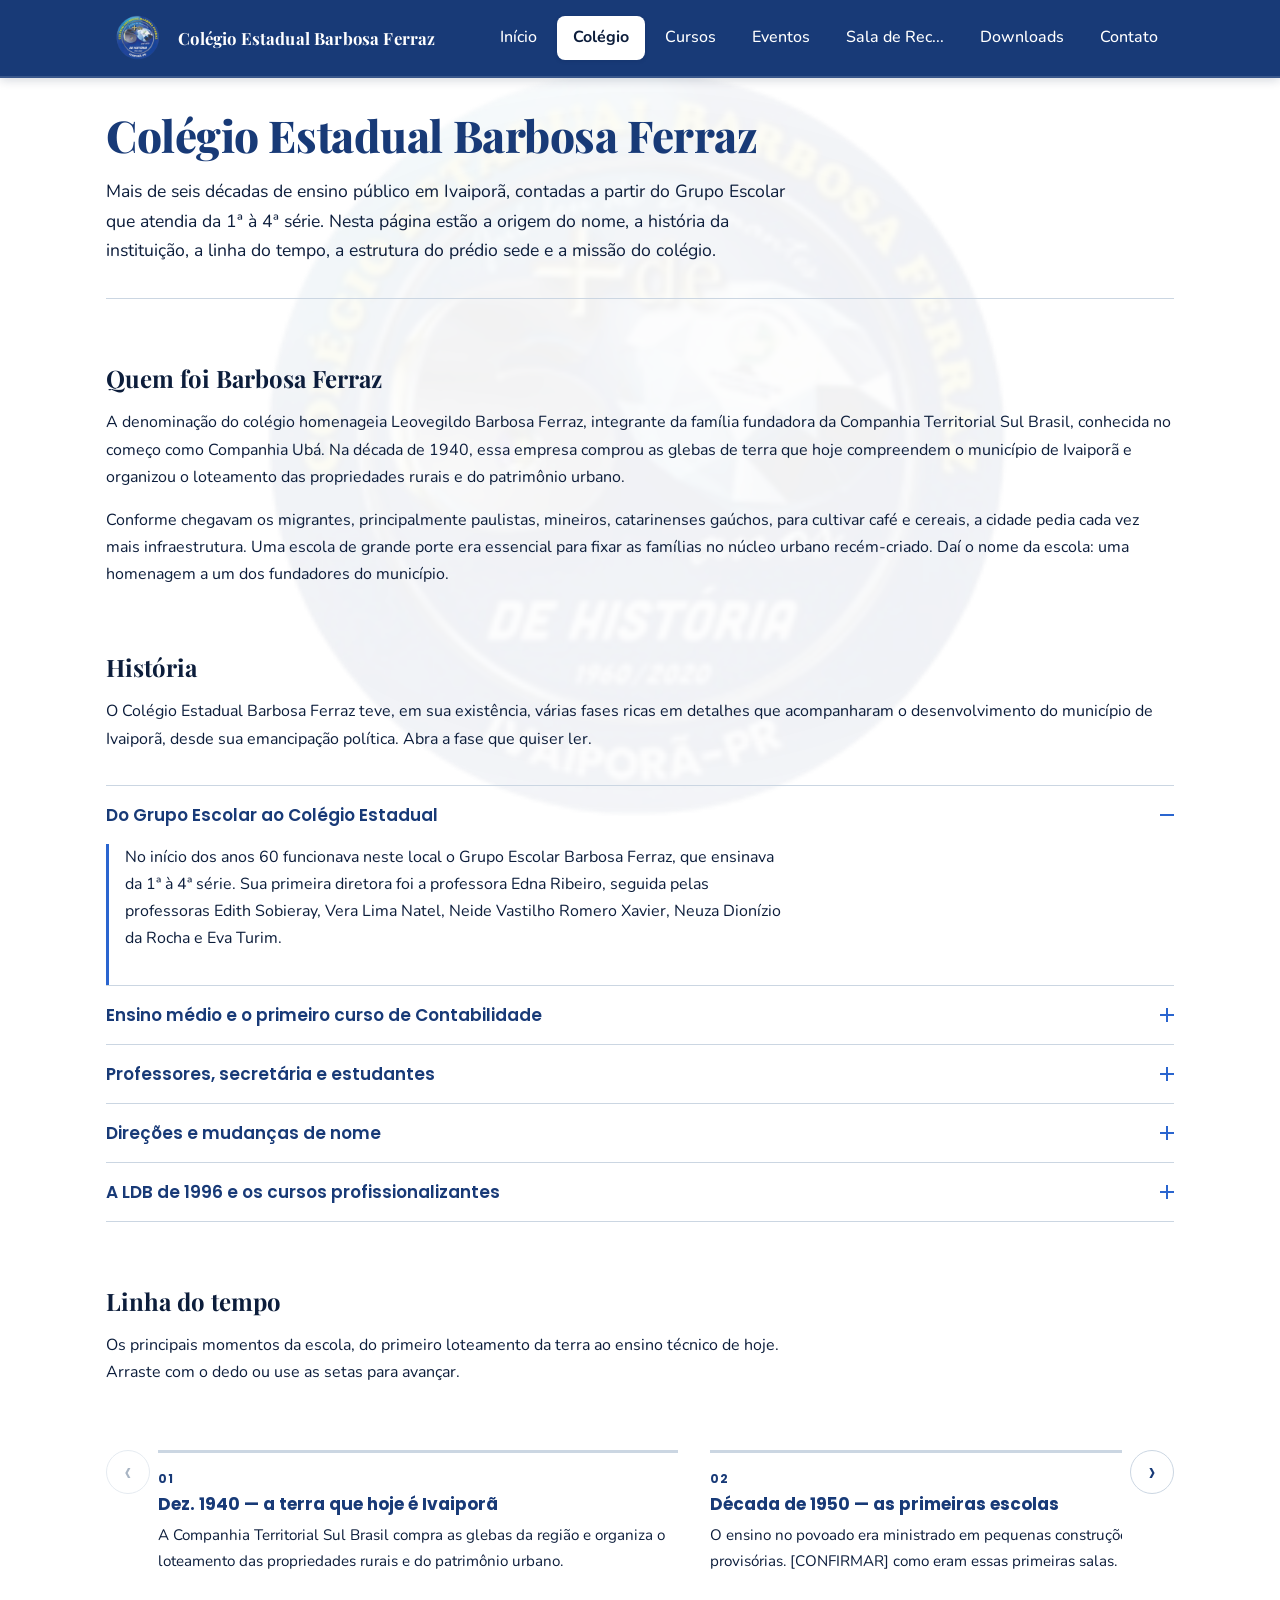
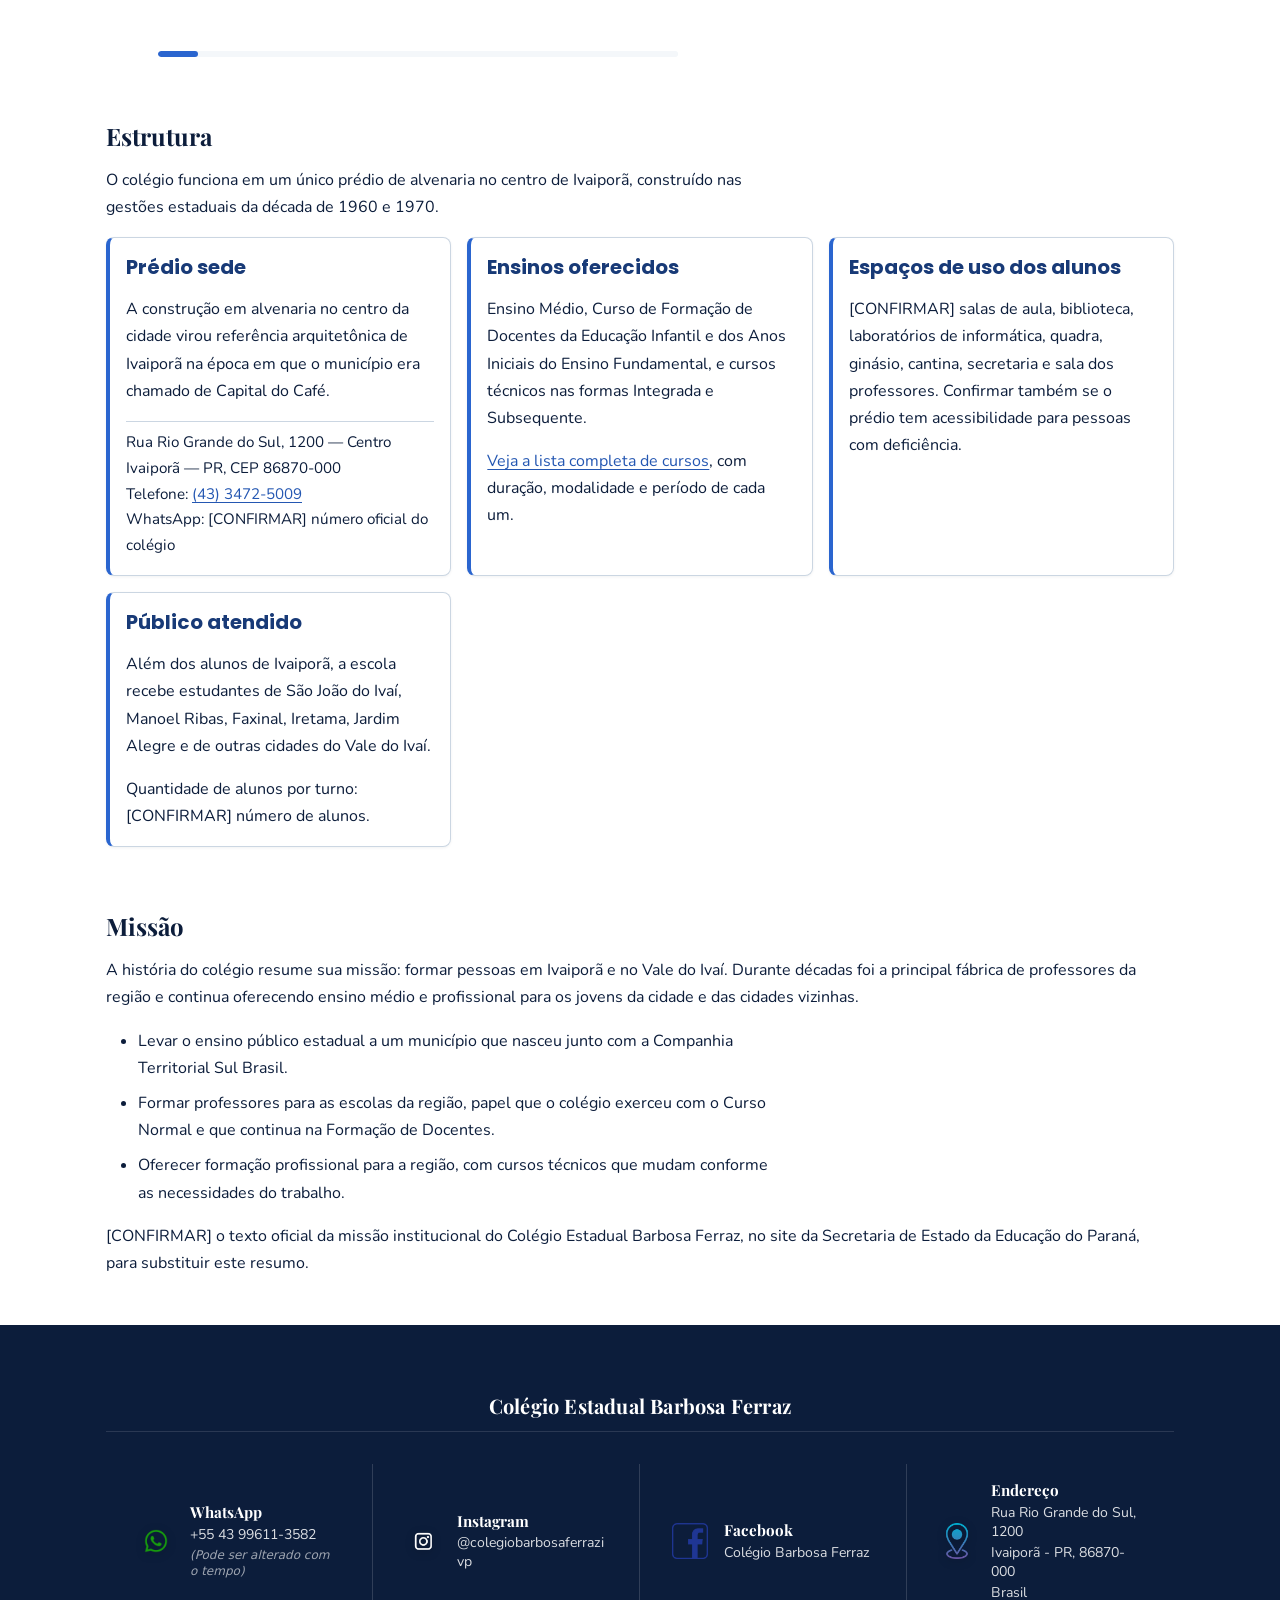
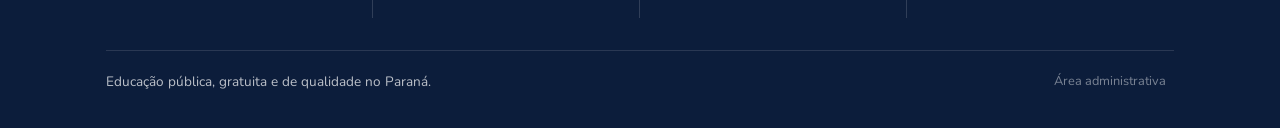
==== commit e1875619: "Merge branch 'main' into equipe-inicio-manutencao-global" ====
--- a/paginas/colegio/index.html
+++ b/paginas/colegio/index.html
@@ -18,12 +18,15 @@
   <main class="container">
 
     <!-- Abertura da página: um h1 só, como pede o REGRAS.md -->
-    <h1>Colégio Estadual Barbosa Ferraz</h1>
-    <p class="colegio-lead">
-      Esta página conta a história da escola, a estrutura do prédio onde ela
-      funciona e a missão da instituição. O colégio atende Ivaiporã e cidades do
-      Vale do Ivaí com Ensino Médio, Formação de Docentes e cursos técnicos.
-    </p>
+    <header class="colegio-abertura">
+      <h1>Colégio Estadual Barbosa Ferraz</h1>
+      <p class="colegio-lead">
+       Mais de seis décadas de ensino público em Ivaiporã, contadas a partir do
+        Grupo Escolar que atendia da 1ª à 4ª série. Nesta página estão a origem
+        do nome, a história da instituição, a linha do tempo, a estrutura do
+        prédio sede e a missão do colégio.
+      </p>
+    </header>
 
     <!-- Bloco 1: por que o colégio se chama Barbosa Ferraz -->
     <section id="homenagem" class="colegio-secao">
@@ -37,255 +40,358 @@
       </p>
       <p>
         Conforme chegavam os migrantes, principalmente paulistas, mineiros,
-        catarinenses e gaúchos, para cultivar café e cereais, a cidade pedia cada
-        vez mais infraestrutura. Uma escola de grande porte era essencial para fixar
-        as famílias no núcleo urbano recém-criado. Daí o nome da escola: uma
+        catarinenses gaúchos, para cultivar café e cereais, a cidade pedia cada
+        vez mais infraestrutura. Uma escola de grande porte era essencial para
+        fixar as famílias no núcleo urbano recém-criado. Daí o nome da escola: uma
         homenagem a um dos fundadores do município.
       </p>
     </section>
 
-    <!-- Bloco 2: a história da escola, em ordem cronológica -->
+    <!-- Bloco 2: a história da escola.
+         Cada fase é um botão que abre e fecha o texto correspondente. -->
     <section id="historia" class="colegio-secao">
       <h2>História</h2>
       <p>
         O Colégio Estadual Barbosa Ferraz teve, em sua existência, várias fases
         ricas em detalhes que acompanharam o desenvolvimento do município de
-        Ivaiporã, desde sua emancipação política.
-      </p>
-
-      <h3>Do Grupo Escolar ao Colégio Estadual</h3>
-      <p>
-        No início dos anos 60 funcionava neste local o Grupo Escolar Barbosa
-        Ferraz, que ensinava da 1ª à 4ª série. Sua primeira diretora foi a
-        professora Edna Ribeiro, seguida pelas professoras Edith Sobieray, Vera
-        Lima Natel, Neide Vastilho Romero Xavier, Neuza Dionízio da Rocha e Eva
-        Turim.
-      </p>
-
-      <h3>Ensino médio e o primeiro curso de Contabilidade</h3>
-      <p>
-        A Lei nº 2.017, de 15 de setembro de 1960, publicada no DOE em 16 de
-        setembro de 1960, no governo de Moysés Lupion, estadualizou o Instituto
-        Ginasial e Comercial Interventor Manoel Ribas. A instituição esperou seis
-        anos até conseguir a autorização para o Curso Técnico em Contabilidade.
-      </p>
-      <p>
-        O pedido saiu em 27 de janeiro de 1967, assinado pelo então vereador Dr.
-        Nelson Sobieray, ao então secretário da Educação e Cultura Dr. Carlos
-        Alberto Moro. A autorização veio pelo Decreto nº 4.088, de 15 de fevereiro
-        de 1967.
-      </p>
-      <p>
-        O curso passou a funcionar no período noturno no estabelecimento
-        denominado Colégio Comercial Estadual Barão de Mauá, no mesmo prédio do
-        Grupo Escolar Barbosa Ferraz. A primeira turma de Contabilidade formou-se
-        em 1970.
-      </p>
-
-      <h3>Professores, secretária e estudantes</h3>
-      <p>
-        Os primeiros professores foram Rubens Novicki, Geanete Medeiros Novicki,
-        Dr. João Nelson Sobieray, Sidney Ciffoni, Sinésio Zonari, João Maria Rocha,
-        Alcebíades Bruno Barbosa e Manoel Fernandes Silva. O curso de Contabilidade
-        foi o primeiro da região, por isso os alunos vinham de toda a área:
-        São João do Ivaí, Manoel Ribas, Faxinal, Iretama e Jardim Alegre, entre
-        outras cidades.
-      </p>
-      <p>
-        A primeira secretária do Colégio foi a professora Paulina Otília dos Santos
-        Silva, professora padrão efetiva e normalista, que estava lotada no Grupo
-        Escolar Barão do Cerro Azul e deixou o cargo em 27 de junho de 1969 para
-        ocupar a função na Inspetoria Regional de Ensino.
-      </p>
-
-      <h3>Direções e mudanças de nome</h3>
-      <p>
-        Após a unificação de 1978 e a aprovação do novo nome em 1981, o colégio
-        passou por sucessivas direções: Dione Beatriz de Mello Cardos, Ruth
-        Bergamo dos Reis, Roberto Gallo Nascimento dos Reis, Jair Darienso, Neiva
-        Balbino Gamba, Leonini Garcia Leal, Tércius Gomes Martins, Maria das Graças
-        Rocha de Moraes, Sandra Reis e Arlete Maria Stier Teixeira. Na fase do
-        curso de Contabilidade também dirigiram a escola os professores Sidney
-        Ciffoni, Rubens Novicki, Eneas Ludgero da Silva, Manoel Fernandes Silva e
-        Adail de Oliveira Coelho. Hoje a direção é de Ivan Lopes Mendes.
-      </p>
-
-      <h3>A LDB de 1996 e os cursos profissionalizantes</h3>
-      <p>
-        Com a aprovação da nova LDB 9.294/96, o Sistema Estadual de Ensino exigiu a
-        extinção gradativa dos cursos de Contabilidade e Magistério. O Magistério
-        foi mantido em extinção gradativa a partir de 2001 e substituído pelo
-        Curso de Formação de Docentes dos Anos Iniciais do Ensino Fundamental, na
-        modalidade Normal, implantado a partir de 2001 e extinto a partir de 2004.
-        Com a lei, o estabelecimento passou a se chamar Colégio Estadual Barbosa
-        Ferraz – Ensino Fundamental e Médio. Em 2002, com a municipalização do
-        Ensino Fundamental de 1ª à 4ª série, passou a se chamar Colégio Estadual
-        Barbosa Ferraz – Ensino Médio e Normal, pela Resolução nº 1.663/02,
-        publicada no DOE em 20 de junho de 2002.
-      </p>
-      <p>
-        A Resolução nº 2.887/05 do Conselho Estadual de Educação autorizou o Curso
-        de Formação de Docentes da Educação Infantil e dos Anos Iniciais do Ensino
-        Fundamental para egressos do Ensino Fundamental, com turma formada a
-        partir de 2004. Também em 2005, pela Resolução nº 2.886/05, o mesmo curso
-        foi autorizado para egressos do Ensino Médio, com turma formada em 2004.
-      </p>
-      <p>
-        Ainda em 2005 o colégio confirmou sua característica de ofertar cursos
-        profissionalizantes: abriu matrículas para o Curso Técnico em
-        Administração, autorizado e reconhecido pela Resolução nº 1.621/05 para
-        egressos do Ensino Médio. Com essa autorização, o estabelecimento passou a
-        se chamar Colégio Estadual Barbosa Ferraz – Ensino Médio, Normal e
-        Profissional.
-      </p>
-      <p>
-        Em 2006 foram implantados mais cursos profissionalizantes: o Curso Técnico
-        em Secretariado, para egressos do Ensino Fundamental; o Curso de Gestão
-        Escolar e o Curso Técnico em Multimeios, para funcionários da Educação,
-        egressos do Ensino Médio e atuantes no Setor Administrativo; e o Curso
-        Técnico em Meio Ambiente, na forma Integrada, cursado junto com o Ensino
-        Médio, e também na forma Subsequente, para quem já concluiu o segundo grau.
-      </p>
+        Ivaiporã, desde sua emancipação política. Abra a fase que quiser ler.
+      </p>
+
+      <div class="colegio-historia">
+
+        <div class="colegio-fase">
+          <h3 class="colegio-fase-titulo">
+            <button type="button" class="colegio-fase-botao" aria-expanded="true"
+                    aria-controls="fase-grupo-escolar">
+              <span>Do Grupo Escolar ao Colégio Estadual</span>
+              <span class="colegio-fase-sinal" aria-hidden="true"></span>
+            </button>
+          </h3>
+          <div class="colegio-fase-painel" id="fase-grupo-escolar">
+            <div class="colegio-fase-conteudo">
+              <p>
+                No início dos anos 60 funcionava neste local o Grupo Escolar
+                Barbosa Ferraz, que ensinava da 1ª à 4ª série. Sua primeira
+                diretora foi a professora Edna Ribeiro, seguida pelas
+                professoras Edith Sobieray, Vera Lima Natel, Neide Vastilho
+                Romero Xavier, Neuza Dionízio da Rocha e Eva Turim.
+              </p>
+            </div>
+          </div>
+        </div>
+
+        <div class="colegio-fase">
+          <h3 class="colegio-fase-titulo">
+            <button type="button" class="colegio-fase-botao" aria-expanded="false"
+                    aria-controls="fase-contabilidade">
+              <span>Ensino médio e o primeiro curso de Contabilidade</span>
+              <span class="colegio-fase-sinal" aria-hidden="true"></span>
+            </button>
+          </h3>
+          <div class="colegio-fase-painel" id="fase-contabilidade" hidden>
+            <div class="colegio-fase-conteudo">
+              <p>
+                A Lei nº 2.017, de 15 de setembro de 1960, publicada no DOE em 16
+                de setembro de 1960, no governo de Moysés Lupion, estadualizou o
+                Instituto Ginasial e Comercial Interventor Manoel Ribas. A
+                instituição esperou seis anos até conseguir a autorização para o
+                Curso Técnico em Contabilidade.
+              </p>
+              <p>
+                O pedido saiu em 27 de janeiro de 1967, assinado pelo então
+                vereador Dr. Nelson Sobieray, ao então secretário da Educação e
+                Cultura Dr. Carlos Alberto Moro. A autorização veio pelo Decreto
+                nº 4.088, de 15 de fevereiro de 1967.
+              </p>
+              <p>
+                O curso passou a funcionar no período noturno no estabelecimento
+                denominado Colégio Comercial Estadual Barão de Mauá, no mesmo
+                prédio do Grupo Escolar Barbosa Ferraz. A primeira turma de
+                Contabilidade formou-se em 1970.
+              </p>
+            </div>
+          </div>
+        </div>
+
+        <div class="colegio-fase">
+          <h3 class="colegio-fase-titulo">
+            <button type="button" class="colegio-fase-botao" aria-expanded="false"
+                    aria-controls="fase-primeiros-professores">
+              <span>Professores, secretária e estudantes</span>
+              <span class="colegio-fase-sinal" aria-hidden="true"></span>
+            </button>
+          </h3>
+          <div class="colegio-fase-painel" id="fase-primeiros-professores" hidden>
+            <div class="colegio-fase-conteudo">
+              <p>
+                Os primeiros professores foram Rubens Novicki, Geanete Medeiros
+                Novicki, Dr. João Nelson Sobieray, Sidney Ciffoni, Sinésio Zonari,
+                João Maria Rocha, Alcebíades Bruno Barbosa e Manoel Fernandes
+                Silva. O curso de Contabilidade foi o primeiro da região, por isso
+                os alunos vinham de toda a área: São João do Ivaí, Manoel Ribas,
+                Faxinal, Iretama e Jardim Alegre, entre outras cidades.
+              </p>
+              <p>
+                A primeira secretária do Colégio foi a professora Paulina Otília
+                dos Santos Silva, professora padrão efetiva e normalista, que
+                estava lotada no Grupo Escolar Barão do Cerro Azul e deixou o
+                cargo em 27 de junho de 1969 para ocupar a função na Inspetoria
+                Regional de Ensino.
+              </p>
+            </div>
+          </div>
+        </div>
+
+        <div class="colegio-fase">
+          <h3 class="colegio-fase-titulo">
+            <button type="button" class="colegio-fase-botao" aria-expanded="false"
+                    aria-controls="fase-direcoes">
+              <span>Direções e mudanças de nome</span>
+              <span class="colegio-fase-sinal" aria-hidden="true"></span>
+            </button>
+          </h3>
+          <div class="colegio-fase-painel" id="fase-direcoes" hidden>
+            <div class="colegio-fase-conteudo">
+              <p>
+                Após a unificação de 1978 e a aprovação do novo nome em 1981, o
+                colégio passou por sucessivas direções: Dione Beatriz de Mello
+                Cardos, Ruth Bergamo dos Reis, Roberto Gallo Nascimento dos
+                Reis, Jair Darienso, Neiva Balbino Gamba, Leonini Garcia Leal,
+                Tércius Gomes Martins, Maria das Graças Rocha de Moraes, Sandra
+                Reis e Arlete Maria Stier Teixeira. Na fase do curso de
+                Contabilidade também dirigiram a escola os professores Sidney
+                Ciffoni, Rubens Novicki, Eneas Ludgero da Silva, Manoel Fernandes
+                Silva e Adail de Oliveira Coelho. Hoje a direção é de Ivan Lopes
+                Mendes.
+              </p>
+            </div>
+          </div>
+        </div>
+
+        <div class="colegio-fase">
+          <h3 class="colegio-fase-titulo">
+            <button type="button" class="colegio-fase-botao" aria-expanded="false"
+                    aria-controls="fase-ldb">
+              <span>A LDB de 1996 e os cursos profissionalizantes</span>
+              <span class="colegio-fase-sinal" aria-hidden="true"></span>
+            </button>
+          </h3>
+          <div class="colegio-fase-painel" id="fase-ldb" hidden>
+            <div class="colegio-fase-conteudo">
+              <p>
+                Com a aprovação da nova LDB 9.294/96, o Sistema Estadual de Ensino
+                exigiu a extinção gradativa dos cursos de Contabilidade e
+                Magistério. O Magistério foi mantido em extinção gradativa a
+                partir de 2001 e substituído pelo Curso de Formação de Docentes
+                dos Anos Iniciais do Ensino Fundamental, na modalidade Normal,
+                implantado a partir de 2001 e extinto a partir de 2004. Com a lei,
+                o estabelecimento passou a se chamar Colégio Estadual Barbosa
+                Ferraz — Ensino Fundamental e Médio. Em 2002, com a
+                municipalização do Ensino Fundamental de 1ª à 4ª série, passou a
+                se chamar Colégio Estadual Barbosa Ferraz — Ensino Médio e Normal,
+                pela Resolução nº 1.663/02, publicada no DOE em 20 de junho de 2002.
+              </p>
+              <p>
+                A Resolução nº 2.887/05 do Conselho Estadual de Educação autorizou
+                o Curso de Formação de Docentes da Educação Infantil e dos Anos
+                Iniciais do Ensino Fundamental para egressos do Ensino Fundamental,
+                com turma formada a partir de 2004. Também em 2005, pela Resolução
+                nº 2.886/05, o mesmo curso foi autorizado para egressos do Ensino
+                Médio, com turma formada em 2004.
+              </p>
+              <p>
+                Ainda em 2005 o colégio confirmou sua característica de ofertar
+                cursos profissionalizantes: abriu matrículas para o Curso Técnico
+                em Administração, autorizado e reconhecido pela Resolução
+                nº 1.621/05 para egressos do Ensino Médio. Com essa autorização, o
+                estabelecimento passou a se chamar Colégio Estadual Barbosa Ferraz
+                — Ensino Médio, Normal e Profissional.
+              </p>
+              <p>
+                Em 2006 foram implantados mais cursos profissionalizantes: o Curso
+                Técnico em Secretariado, para egressos do Ensino Fundamental; o
+                Curso de Gestão Escolar e o Curso Técnico em Multimeios, para
+                funcionários da Educação, egressos do Ensino Médio e atuantes no
+                Setor Administrativo; e o Curso Técnico em Meio Ambiente, na forma
+                Integrada, cursado junto com o Ensino Médio, e também na forma
+                Subsequente, para quem já concluiu o segundo grau.
+              </p>
+            </div>
+          </div>
+        </div>
+
+      </div>
     </section>
 
-    <!-- Bloco 3: linha do tempo, para o aluno bater o olho nas datas -->
+    <!-- Bloco 3: linha do tempo, para o aluno bater o olho nas datas.
+         A lista rola na horizontal; as setas e a barra de progresso são
+         ligadas pelo JavaScript da página. -->
     <section id="linha-do-tempo" class="colegio-secao">
       <h2>Linha do tempo</h2>
-      <p>
+      <p class="colegio-secao-intro">
         Os principais momentos da escola, do primeiro loteamento da terra ao
-        ensino técnico de hoje. Use as setas ou os pontos para navegar.
-      </p>
-
-      <div class="colegio-tempo-carrossel">
-        <button type="button" class="colegio-tempo-seta colegio-tempo-seta-anterior" aria-label="Ver momento anterior">‹</button>
-
-        <ol class="colegio-tempo" id="colegio-tempo-lista">
-
-        <li class="colegio-tempo-item">
-          <h3>Dez. 1940 — a terra que hoje é Ivaiporã</h3>
-          <p>
-            A Companhia Territorial Sul Brasil compra as glebas da região e
-            organiza o loteamento das propriedades rurais e do patrimônio urbano.
-          </p>
-        </li>
-
-        <li class="colegio-tempo-item">
-          <h3>Década de 1950 — as primeiras escolas</h3>
-          <p>
-            O ensino no povoado era ministrado em pequenas construções de madeira
-            provisórias. [CONFIRMAR] como eram essas primeiras salas.
-          </p>
-        </li>
-
-        <li class="colegio-tempo-item">
-          <h3>1960 — o ensino médio chega à cidade</h3>
-          <p>
-            A Lei nº 2.017, de 15 de setembro de 1960, estadualiza o Instituto
-            Ginasial e Comercial Interventor Manoel Ribas, no governo de Moysés
-            Lupion. É o começo do ensino médio na região.
-          </p>
-        </li>
-
-        <li class="colegio-tempo-item">
-          <h3>Emancipação política de Ivaiporã</h3>
-          <p>
-            A história do colégio acompanha o município desde sua emancipação
-            política. [CONFIRMAR] ano exato da emancipação de Ivaiporã.
-          </p>
-        </li>
-
-        <li class="colegio-tempo-item">
-          <h3>Década de 1960 e 1970 — o prédio sede</h3>
-          <p>
-            Nas gestões estaduais da época é projetada a estrutura em alvenaria no
-            centro da cidade. O prédio vira marco arquitetônico e símbolo do
-            progresso da então Capital do Café da região.
-          </p>
-        </li>
-
-        <li class="colegio-tempo-item">
-          <h3>1967 — o Técnico em Contabilidade</h3>
-          <p>
-            O Decreto nº 4.088, de 15 de fevereiro de 1967, autoriza o curso
-            Técnico em Contabilidade no período noturno, no Colégio Comercial
-            Estadual Barão de Mauá, instalado no prédio do Grupo Escolar Barbosa
-            Ferraz.
-          </p>
-        </li>
-
-        <li class="colegio-tempo-item">
-          <h3>Década de 1970 — o curso normal</h3>
-          <p>
-            Faltavam professores para as dezenas de escolas rurais do Vale do
-            Ivaí. O colégio implanta o Curso Normal de Habilitação ao Magistério e
-            vira a principal fábrica de professores do centro do Paraná.
-            [CONFIRMAR] ano exato da implantação do Curso Normal.
-          </p>
-        </li>
-
-        <li class="colegio-tempo-item">
-          <h3>1970 — a primeira turma</h3>
-          <p>
-            Forma-se a primeira turma do Curso Técnico em Contabilidade, com alunos
-            vindos de São João do Ivaí, Manoel Ribas, Faxinal, Iretama e Jardim
-            Alegre.
-          </p>
-        </li>
-
-        <li class="colegio-tempo-item">
-          <h3>1978 e 1981 — unificação e novo nome</h3>
-          <p>
-            Com a unificação de 1978 e a aprovação do novo nome em 1981, nasce o
-            Colégio Estadual Barbosa Ferraz.
-          </p>
-        </li>
-
-        <li class="colegio-tempo-item">
-          <h3>1996 — a nova LDB</h3>
-          <p>
-            A LDB 9.294/96 determina a extinção gradativa dos cursos de Contabilidade
-            e Magistério e a entrada da Formação de Docentes, na modalidade Normal.
-          </p>
-        </li>
-
-        <li class="colegio-tempo-item">
-          <h3>2002 — municipalização do Ensino Fundamental</h3>
-          <p>
-            Com a municipalização da 1ª à 4ª série, a Resolução nº 1.663/02 altera
-            o nome para Colégio Estadual Barbosa Ferraz – Ensino Médio e Normal.
-          </p>
-        </li>
-
-        <li class="colegio-tempo-item">
-          <h3>2005 — Administração e Formação de Docentes</h3>
-          <p>
-            As Resoluções nº 2.886/05 e nº 2.887/05 autorizam o Curso de Formação
-            de Docentes da Educação Infantil e dos Anos Iniciais do Ensino
-            Fundamental, e a Resolução nº 1.621/05 autoriza o Curso Técnico em
-            Administração.
-          </p>
-        </li>
-
-        <li class="colegio-tempo-item">
-          <h3>2006 — novos cursos profissionalizantes</h3>
-          <p>
-            São implantados os cursos de Secretariado, Gestão Escolar, Multimeios e
-            Meio Ambiente, este último nas formas Integrada e Subsequente.
-          </p>
-        </li>
+        ensino técnico de hoje. Arraste com o dedo ou use as setas para avançar.
+      </p>
+
+      <!-- No celular o trilho ocupa a linha inteira e as setas ficam na linha
+           de baixo, ao lado da barra de progresso. A partir de 768px as setas
+           voltam para as laterais do trilho. -->
+      <div class="colegio-tempo">
+        <ol class="colegio-tempo-lista" id="colegio-tempo-lista" tabindex="0">
+
+          <li class="colegio-tempo-item">
+            <p class="colegio-tempo-marca">01</p>
+            <h3>Dez. 1940 — a terra que hoje é Ivaiporã</h3>
+            <p>
+              A Companhia Territorial Sul Brasil compra as glebas da região e
+              organiza o loteamento das propriedades rurais e do patrimônio urbano.
+            </p>
+          </li>
+
+          <li class="colegio-tempo-item">
+            <p class="colegio-tempo-marca">02</p>
+            <h3>Década de 1950 — as primeiras escolas</h3>
+            <p>
+              O ensino no povoado era ministrado em pequenas construções de madeira
+              provisórias. [CONFIRMAR] como eram essas primeiras salas.
+            </p>
+          </li>
+
+          <li class="colegio-tempo-item">
+            <p class="colegio-tempo-marca">03</p>
+            <h3>1960 — o ensino médio chega à cidade</h3>
+            <p>
+              A Lei nº 2.017, de 15 de setembro de 1960, estadualiza o Instituto
+              Ginasial e Comercial Interventor Manoel Ribas, no governo de Moysés
+              Lupion. É o começo do ensino médio na região.
+            </p>
+          </li>
+
+          <li class="colegio-tempo-item">
+            <p class="colegio-tempo-marca">04</p>
+            <h3>Emancipação política de Ivaiporã</h3>
+            <p>
+              A história do colégio acompanha o município desde sua emancipação
+              política. [CONFIRMAR] ano exato da emancipação de Ivaiporã.
+            </p>
+          </li>
+
+          <li class="colegio-tempo-item">
+            <p class="colegio-tempo-marca">05</p>
+            <h3>Década de 1960 e 1970 — o prédio sede</h3>
+            <p>
+              Nas gestões estaduais da época é projetada a estrutura em alvenaria no
+              centro da cidade. O prédio vira marco arquitetônico e símbolo do
+              progresso da então Capital do Café da região.
+            </p>
+          </li>
+
+          <li class="colegio-tempo-item">
+            <p class="colegio-tempo-marca">06</p>
+            <h3>1967 — o Técnico em Contabilidade</h3>
+            <p>
+              O Decreto nº 4.088, de 15 de fevereiro de 1967, autoriza o curso
+              Técnico em Contabilidade no período noturno, no Colégio Comercial
+              Estadual Barão de Mauá, instalado no prédio do Grupo Escolar Barbosa
+              Ferraz.
+            </p>
+          </li>
+
+          <li class="colegio-tempo-item">
+            <p class="colegio-tempo-marca">07</p>
+            <h3>Década de 1970 — o curso normal</h3>
+            <p>
+              Faltavam professores para as dezenas de escolas rurais do Vale do
+              Ivaí. O colégio implanta o Curso Normal de Habilitação ao Magistério e
+              vira a principal fábrica de professores do centro do Paraná.
+              [CONFIRMAR] ano exato da implantação do Curso Normal.
+            </p>
+          </li>
+
+          <li class="colegio-tempo-item">
+            <p class="colegio-tempo-marca">08</p>
+            <h3>1970 — a primeira turma</h3>
+            <p>
+              Forma-se a primeira turma do Curso Técnico em Contabilidade, com
+              alunos vindos de São João do Ivaí, Manoel Ribas, Faxinal, Iretama e
+              Jardim Alegre.
+            </p>
+          </li>
+
+          <li class="colegio-tempo-item">
+            <p class="colegio-tempo-marca">09</p>
+            <h3>1978 e 1981 — unificação e novo nome</h3>
+            <p>
+              Com a unificação de 1978 e a aprovação do novo nome em 1981, nasce o
+              Colégio Estadual Barbosa Ferraz.
+            </p>
+          </li>
+
+          <li class="colegio-tempo-item">
+            <p class="colegio-tempo-marca">10</p>
+            <h3>1996 — a nova LDB</h3>
+            <p>
+              A LDB 9.294/96 determina a extinção gradativa dos cursos de
+              Contabilidade e Magistério e a entrada da Formação de Docentes, na
+              modalidade Normal.
+            </p>
+          </li>
+
+          <li class="colegio-tempo-item">
+            <p class="colegio-tempo-marca">11</p>
+            <h3>2002 — municipalização do Ensino Fundamental</h3>
+            <p>
+              Com a municipalização da 1ª à 4ª série, a Resolução nº 1.663/02 altera
+              o nome para Colégio Estadual Barbosa Ferraz — Ensino Médio e Normal.
+            </p>
+          </li>
+
+          <li class="colegio-tempo-item">
+            <p class="colegio-tempo-marca">12</p>
+            <h3>2005 — Administração e Formação de Docentes</h3>
+            <p>
+              As Resoluções nº 2.886/05 e nº 2.887/05 autorizam o Curso de Formação
+              de Docentes da Educação Infantil e dos Anos Iniciais do Ensino
+              Fundamental, e a Resolução nº 1.621/05 autoriza o Curso Técnico em
+              Administração.
+            </p>
+          </li>
+
+          <li class="colegio-tempo-item">
+            <p class="colegio-tempo-marca">13</p>
+            <h3>2006 — novos cursos profissionalizantes</h3>
+            <p>
+              São implantados os cursos de Secretariado, Gestão Escolar, Multimeios
+              e Meio Ambiente, este último nas formas Integrada e Subsequente.
+            </p>
+          </li>
         </ol>
 
-        <button type="button" class="colegio-tempo-seta colegio-tempo-seta-proxima" aria-label="Ver próximo momento">›</button>
+        <button type="button" class="colegio-tempo-seta colegio-tempo-seta-anterior"
+                aria-controls="colegio-tempo-lista" aria-label="Momento anterior">
+          <span aria-hidden="true">&#8249;</span>
+        </button>
+
+        <!-- Única barra de progresso da linha do tempo. O elemento <progress>
+             do HTML já é acessível: os leitores de tela anunciam "item 3 de 13".
+             O JavaScript só troca o atributo value. -->
+        <progress class="colegio-tempo-progresso" id="colegio-tempo-progresso"
+                  max="13" value="1" aria-label="Progresso da linha do tempo"></progress>
+
+        <button type="button" class="colegio-tempo-seta colegio-tempo-seta-proxima"
+                aria-controls="colegio-tempo-lista" aria-label="Próximo momento">
+          <span aria-hidden="true">&#8250;</span>
+        </button>
       </div>
 
-      <!-- Pontos de navegação: criados pelo JavaScript, um para cada momento -->
-      <div class="colegio-tempo-pontos" id="colegio-tempo-pontos"></div>
+      <!-- Aviso para leitores de tela: fala em qual momento a pessoa está -->
+      <p class="colegio-tempo-aviso" id="colegio-tempo-aviso" role="status" aria-live="polite"></p>
     </section>
 
     <!-- Bloco 4: como o colégio é hoje (cartões com as dependências) -->
     <section id="estrutura" class="colegio-secao">
       <h2>Estrutura</h2>
-      <p>
+      <p class="colegio-secao-intro">
         O colégio funciona em um único prédio de alvenaria no centro de Ivaiporã,
         construído nas gestões estaduais da década de 1960 e 1970.
       </p>
@@ -298,7 +404,17 @@
             arquitetônica de Ivaiporã na época em que o município era chamado de
             Capital do Café.
           </p>
-          <p>Endereço: [CONFIRMAR] endereço completo do colégio.</p>
+          <!-- Dados reais fornecidos pela secretaria do colégio -->
+          <address class="colegio-endereco">
+            Rua Rio Grande do Sul, 1200 — Centro<br>
+            Ivaiporã — PR, CEP 86870-000<br>
+            Telefone:
+            <a href="tel:+554334725009">(43) 3472-5009</a><br>
+            <!-- [CONFIRMAR] número oficial do WhatsApp. Quando a secretaria
+                 informar, o link fica assim:
+                 <a href="https://wa.me/5543SEUNUMERO">WhatsApp do colégio</a> -->
+            WhatsApp: [CONFIRMAR] número oficial do colégio
+          </address>
         </article>
 
         <article class="card colegio-cartao">
@@ -306,8 +422,11 @@
           <p>
             Ensino Médio, Curso de Formação de Docentes da Educação Infantil e dos
             Anos Iniciais do Ensino Fundamental, e cursos técnicos nas formas
-            Integrada e Subsequente. A lista completa de cursos, com duração e
-            período, está na página <a href="../cursos/index.html">Cursos</a>.
+            Integrada e Subsequente.
+          </p>
+          <p>
+            <a href="../cursos/index.html">Veja a lista completa de cursos</a>, com
+            duração, modalidade e período de cada um.
           </p>
         </article>
 
@@ -336,10 +455,10 @@
     <section id="missao" class="colegio-secao">
       <h2>Missão</h2>
       <p>
-        A história do colégio resume sua missão: formar pessoas em Ivaiporã e no Vale
-        do Ivaí. Durante décadas foi a principal fábrica de professores da região e
-        continua oferecendo ensino médio e profissional para os jovens da cidade e
-        das cidades vizinhas.
+        A história do colégio resume sua missão: formar pessoas em Ivaiporã e no
+        Vale do Ivaí. Durante décadas foi a principal fábrica de professores da
+        região e continua oferecendo ensino médio e profissional para os jovens da
+        cidade e das cidades vizinhas.
       </p>
       <ul class="colegio-missao-lista">
         <li>
--- a/paginas/colegio/pagina.css
+++ b/paginas/colegio/pagina.css
@@ -152,14 +152,14 @@
 
 /* ========== 3. LINHA DO TEMPO ========== */
 
-/* No celular: o trilho ocupa a linha inteira e as duas setas ficam
-   centralizadas logo abaixo dele.
+/* Grade de duas linhas.
+   No celular: o trilho ocupa a linha inteira e, embaixo dele, a seta da
+   esquerda, a barra de progresso e a seta da direita.
    No computador (ver seção 6) as setas passam para as laterais do trilho. */
 .colegio-tempo {
   display: grid;
-  /* As colunas 1 e 4 são iguais e vazias: é o que centraliza as setas */
-  grid-template-columns: 1fr auto auto 1fr;
-  gap: var(--espaco-sm);
+  grid-template-columns: auto minmax(0, 1fr) auto;
+  gap: var(--espaco-md) var(--espaco-sm);
   margin-top: var(--espaco-lg);
 }
 
@@ -233,13 +233,15 @@
 }
 
 .colegio-tempo-seta-anterior {
-  grid-column: 2;
+  grid-column: 1;
   grid-row: 2;
+  justify-self: start;
 }
 
 .colegio-tempo-seta-proxima {
   grid-column: 3;
   grid-row: 2;
+  justify-self: end;
 }
 
 .colegio-tempo-seta:hover,
@@ -256,6 +258,42 @@
   color: var(--cor-texto-suave);
   opacity: 0.5;
   cursor: default;
+}
+
+/* A única barra de progresso da linha do tempo.
+   É um <progress> do HTML, então o navegador já cuida da leitura por voz e
+   só precisa destas regras para deixar a barra com a cara do site. */
+.colegio-tempo-progresso {
+  grid-column: 2;
+  grid-row: 2;
+  align-self: center;
+  display: block;
+  width: 100%;
+  height: 6px;
+  overflow: hidden;
+  border: none;
+  border-radius: 3px;
+  background-color: var(--cor-fundo-suave);
+  appearance: none;
+  -webkit-appearance: none;
+}
+
+/* Chrome e Safari: a parte ainda não percorrida */
+.colegio-tempo-progresso::-webkit-progress-bar {
+  border-radius: 3px;
+  background-color: var(--cor-fundo-suave);
+}
+
+/* Chrome e Safari: a parte já percorrida */
+.colegio-tempo-progresso::-webkit-progress-value {
+  border-radius: 3px;
+  background-color: var(--cor-secundaria);
+}
+
+/* Firefox: a parte já percorrida */
+.colegio-tempo-progresso::-moz-progress-bar {
+  border-radius: 3px;
+  background-color: var(--cor-secundaria);
 }
 
 /* Aviso para leitores de tela: fica fora da tela, mas é lido */
@@ -314,33 +352,32 @@
 
 /* ========== 6. AJUSTES DE TELA ========== */
 
-/* Computador: as setas voltam para as laterais do trilho.
-   O grid-row: 1 é obrigatório: sem ele as setas herdam a linha 2 do celular
-   e ficam embaixo do trilho em vez de ao lado dele. */
+/* Computador: as setas voltam para as laterais do trilho e a barra de
+   progresso fica embaixo dele, com a mesma largura dos cards. */
 @media (min-width: 768px) {
-  .colegio-tempo {
-    grid-template-columns: auto minmax(0, 1fr) auto;
-  }
-
   .colegio-tempo-lista {
     grid-column: 2;
     grid-row: 1;
   }
 
   .colegio-tempo-seta-anterior {
-    grid-column: 1;
-    grid-row: 1;
+    grid-row: 1 / 3;
     align-self: start;
     justify-self: end;
     margin-top: var(--espaco-lg);
   }
 
   .colegio-tempo-seta-proxima {
-    grid-column: 3;
-    grid-row: 1;
+    grid-row: 1 / 3;
     align-self: start;
     justify-self: start;
     margin-top: var(--espaco-lg);
+  }
+
+  /* A barra não precisa atravessar a tela inteira: acompanha o card */
+  .colegio-tempo-progresso {
+    justify-self: start;
+    max-width: 520px;
   }
 }
 
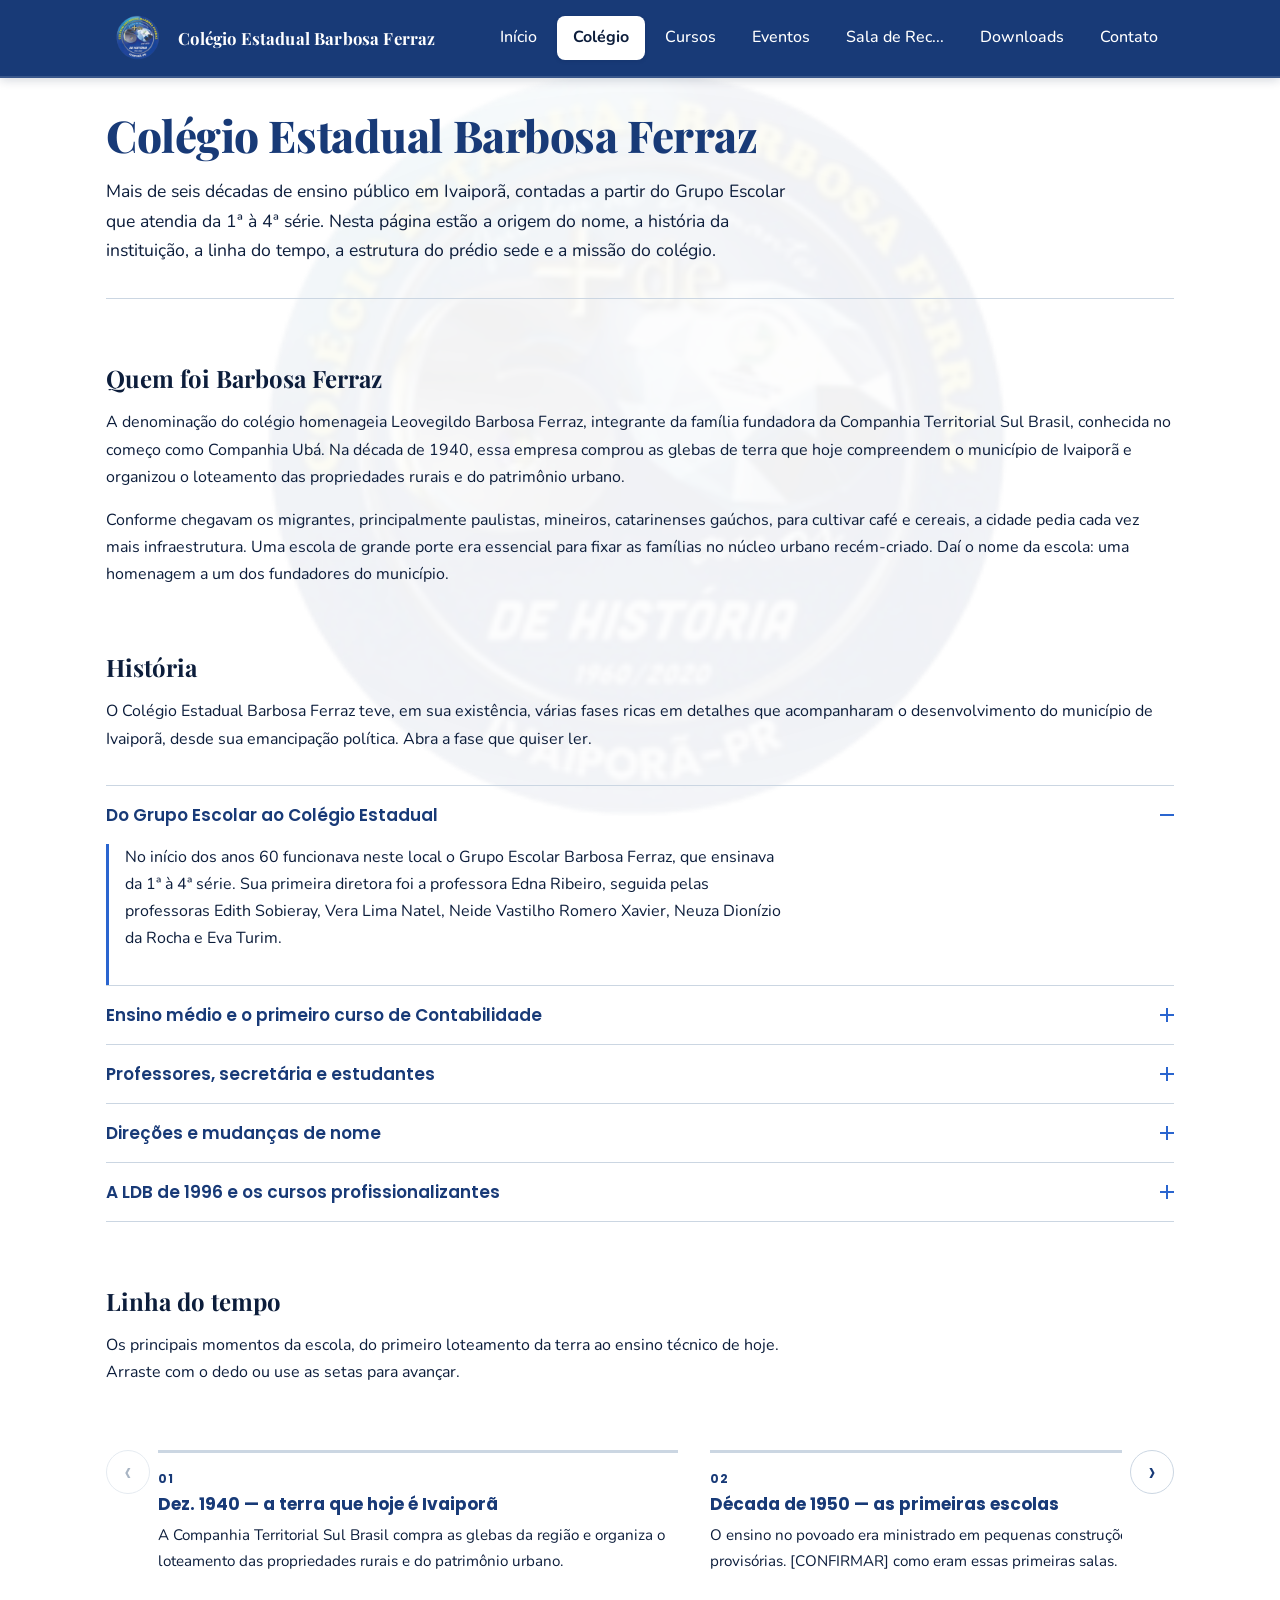
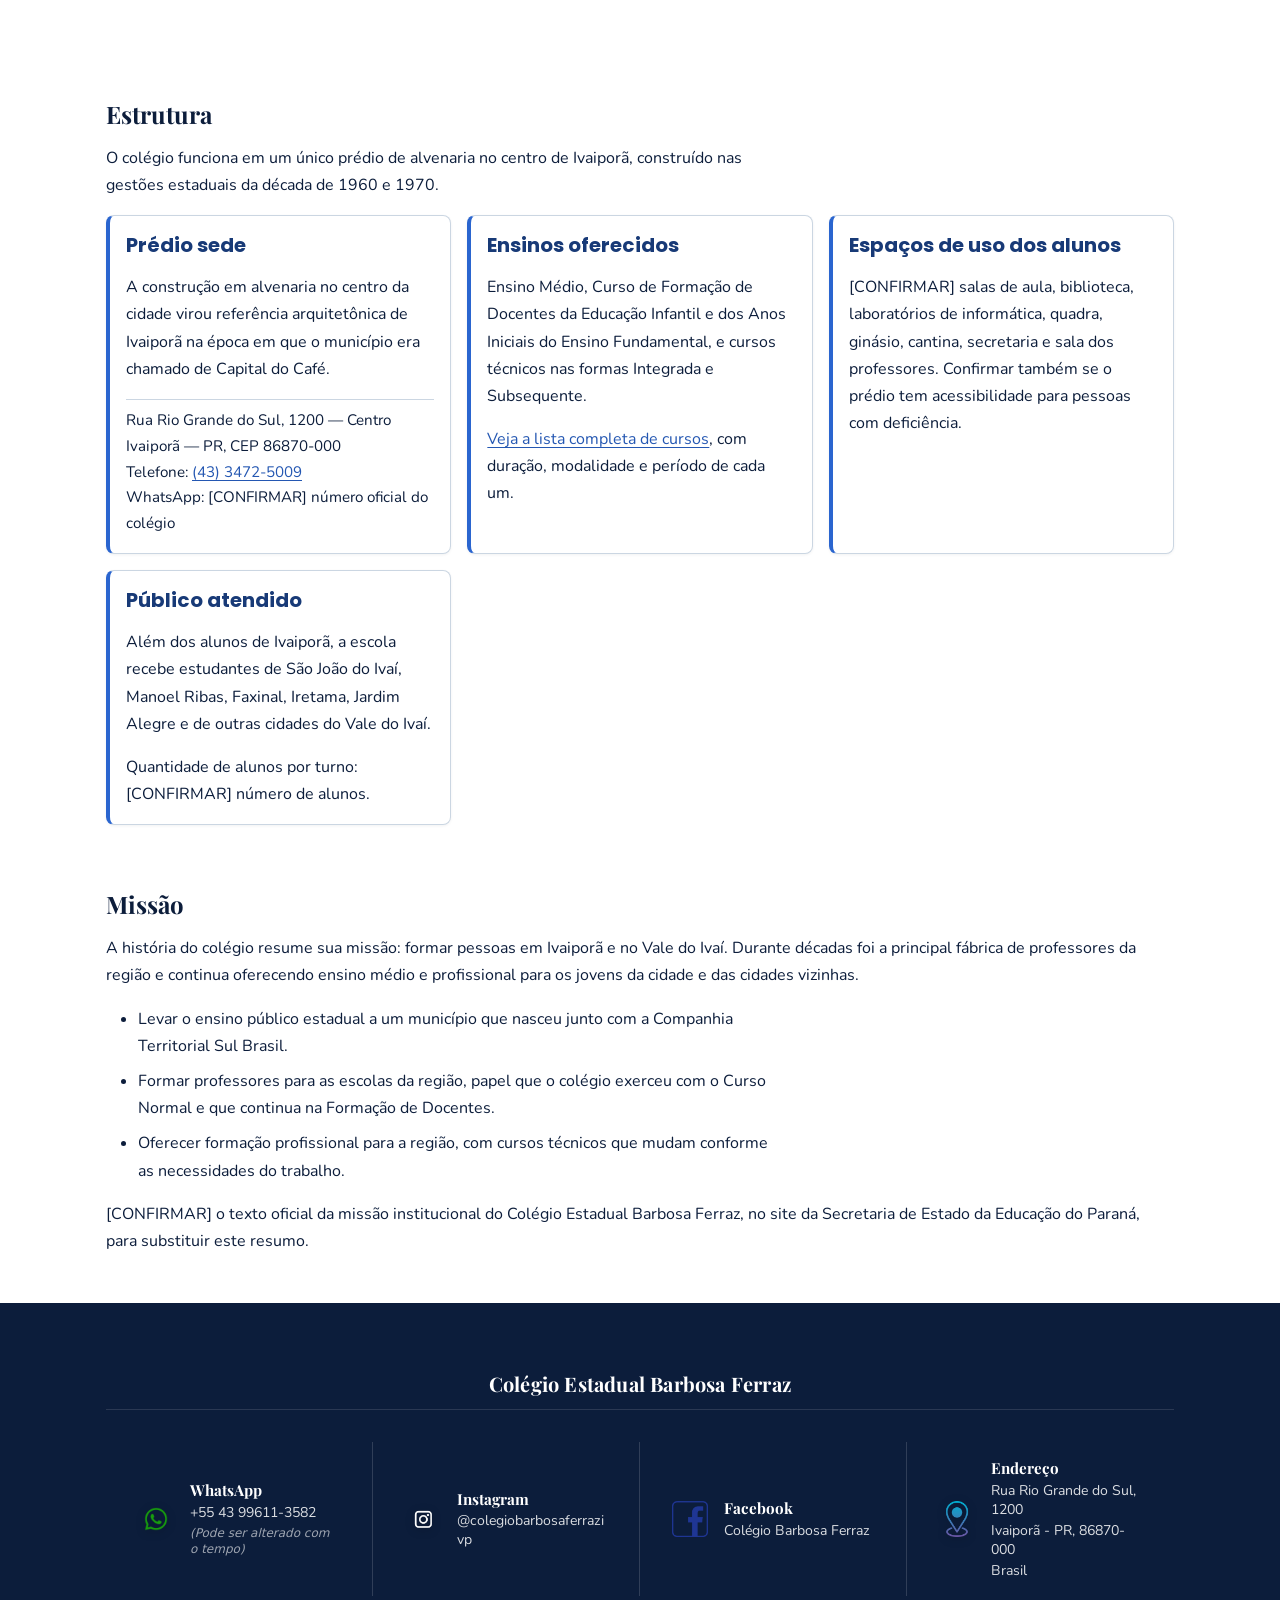
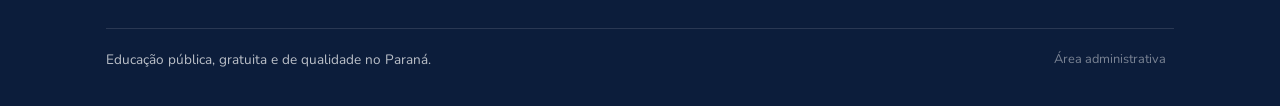
==== commit 366f922f: "Merge pull request #8 from gabrielcordeiro13-bit/equipe-colegio-watermark [Colégio] Remove barra de " ====
--- a/paginas/colegio/index.html
+++ b/paginas/colegio/index.html
@@ -224,8 +224,8 @@
     </section>
 
     <!-- Bloco 3: linha do tempo, para o aluno bater o olho nas datas.
-         A lista rola na horizontal; as setas e a barra de progresso são
-         ligadas pelo JavaScript da página. -->
+         A lista rola na horizontal; as duas setas são ligadas pelo JavaScript
+         da página. -->
     <section id="linha-do-tempo" class="colegio-secao">
       <h2>Linha do tempo</h2>
       <p class="colegio-secao-intro">
@@ -233,9 +233,9 @@
         ensino técnico de hoje. Arraste com o dedo ou use as setas para avançar.
       </p>
 
-      <!-- No celular o trilho ocupa a linha inteira e as setas ficam na linha
-           de baixo, ao lado da barra de progresso. A partir de 768px as setas
-           voltam para as laterais do trilho. -->
+      <!-- No celular o trilho ocupa a linha inteira e as duas setas ficam
+           centralizadas logo abaixo dele. A partir de 768px elas voltam para
+           as laterais do trilho. -->
       <div class="colegio-tempo">
         <ol class="colegio-tempo-lista" id="colegio-tempo-lista" tabindex="0">
 
@@ -371,12 +371,6 @@
                 aria-controls="colegio-tempo-lista" aria-label="Momento anterior">
           <span aria-hidden="true">&#8249;</span>
         </button>
-
-        <!-- Única barra de progresso da linha do tempo. O elemento <progress>
-             do HTML já é acessível: os leitores de tela anunciam "item 3 de 13".
-             O JavaScript só troca o atributo value. -->
-        <progress class="colegio-tempo-progresso" id="colegio-tempo-progresso"
-                  max="13" value="1" aria-label="Progresso da linha do tempo"></progress>
 
         <button type="button" class="colegio-tempo-seta colegio-tempo-seta-proxima"
                 aria-controls="colegio-tempo-lista" aria-label="Próximo momento">
--- a/paginas/colegio/pagina.css
+++ b/paginas/colegio/pagina.css
@@ -152,14 +152,14 @@
 
 /* ========== 3. LINHA DO TEMPO ========== */
 
-/* Grade de duas linhas.
-   No celular: o trilho ocupa a linha inteira e, embaixo dele, a seta da
-   esquerda, a barra de progresso e a seta da direita.
+/* No celular: o trilho ocupa a linha inteira e as duas setas ficam
+   centralizadas logo abaixo dele.
    No computador (ver seção 6) as setas passam para as laterais do trilho. */
 .colegio-tempo {
   display: grid;
-  grid-template-columns: auto minmax(0, 1fr) auto;
-  gap: var(--espaco-md) var(--espaco-sm);
+  /* As colunas 1 e 4 são iguais e vazias: é o que centraliza as setas */
+  grid-template-columns: 1fr auto auto 1fr;
+  gap: var(--espaco-sm);
   margin-top: var(--espaco-lg);
 }
 
@@ -233,15 +233,13 @@
 }
 
 .colegio-tempo-seta-anterior {
-  grid-column: 1;
+  grid-column: 2;
   grid-row: 2;
-  justify-self: start;
 }
 
 .colegio-tempo-seta-proxima {
   grid-column: 3;
   grid-row: 2;
-  justify-self: end;
 }
 
 .colegio-tempo-seta:hover,
@@ -258,42 +256,6 @@
   color: var(--cor-texto-suave);
   opacity: 0.5;
   cursor: default;
-}
-
-/* A única barra de progresso da linha do tempo.
-   É um <progress> do HTML, então o navegador já cuida da leitura por voz e
-   só precisa destas regras para deixar a barra com a cara do site. */
-.colegio-tempo-progresso {
-  grid-column: 2;
-  grid-row: 2;
-  align-self: center;
-  display: block;
-  width: 100%;
-  height: 6px;
-  overflow: hidden;
-  border: none;
-  border-radius: 3px;
-  background-color: var(--cor-fundo-suave);
-  appearance: none;
-  -webkit-appearance: none;
-}
-
-/* Chrome e Safari: a parte ainda não percorrida */
-.colegio-tempo-progresso::-webkit-progress-bar {
-  border-radius: 3px;
-  background-color: var(--cor-fundo-suave);
-}
-
-/* Chrome e Safari: a parte já percorrida */
-.colegio-tempo-progresso::-webkit-progress-value {
-  border-radius: 3px;
-  background-color: var(--cor-secundaria);
-}
-
-/* Firefox: a parte já percorrida */
-.colegio-tempo-progresso::-moz-progress-bar {
-  border-radius: 3px;
-  background-color: var(--cor-secundaria);
 }
 
 /* Aviso para leitores de tela: fica fora da tela, mas é lido */
@@ -352,32 +314,33 @@
 
 /* ========== 6. AJUSTES DE TELA ========== */
 
-/* Computador: as setas voltam para as laterais do trilho e a barra de
-   progresso fica embaixo dele, com a mesma largura dos cards. */
+/* Computador: as setas voltam para as laterais do trilho.
+   O grid-row: 1 é obrigatório: sem ele as setas herdam a linha 2 do celular
+   e ficam embaixo do trilho em vez de ao lado dele. */
 @media (min-width: 768px) {
+  .colegio-tempo {
+    grid-template-columns: auto minmax(0, 1fr) auto;
+  }
+
   .colegio-tempo-lista {
     grid-column: 2;
     grid-row: 1;
   }
 
   .colegio-tempo-seta-anterior {
-    grid-row: 1 / 3;
+    grid-column: 1;
+    grid-row: 1;
     align-self: start;
     justify-self: end;
     margin-top: var(--espaco-lg);
   }
 
   .colegio-tempo-seta-proxima {
-    grid-row: 1 / 3;
+    grid-column: 3;
+    grid-row: 1;
     align-self: start;
     justify-self: start;
     margin-top: var(--espaco-lg);
-  }
-
-  /* A barra não precisa atravessar a tela inteira: acompanha o card */
-  .colegio-tempo-progresso {
-    justify-self: start;
-    max-width: 520px;
   }
 }
 
